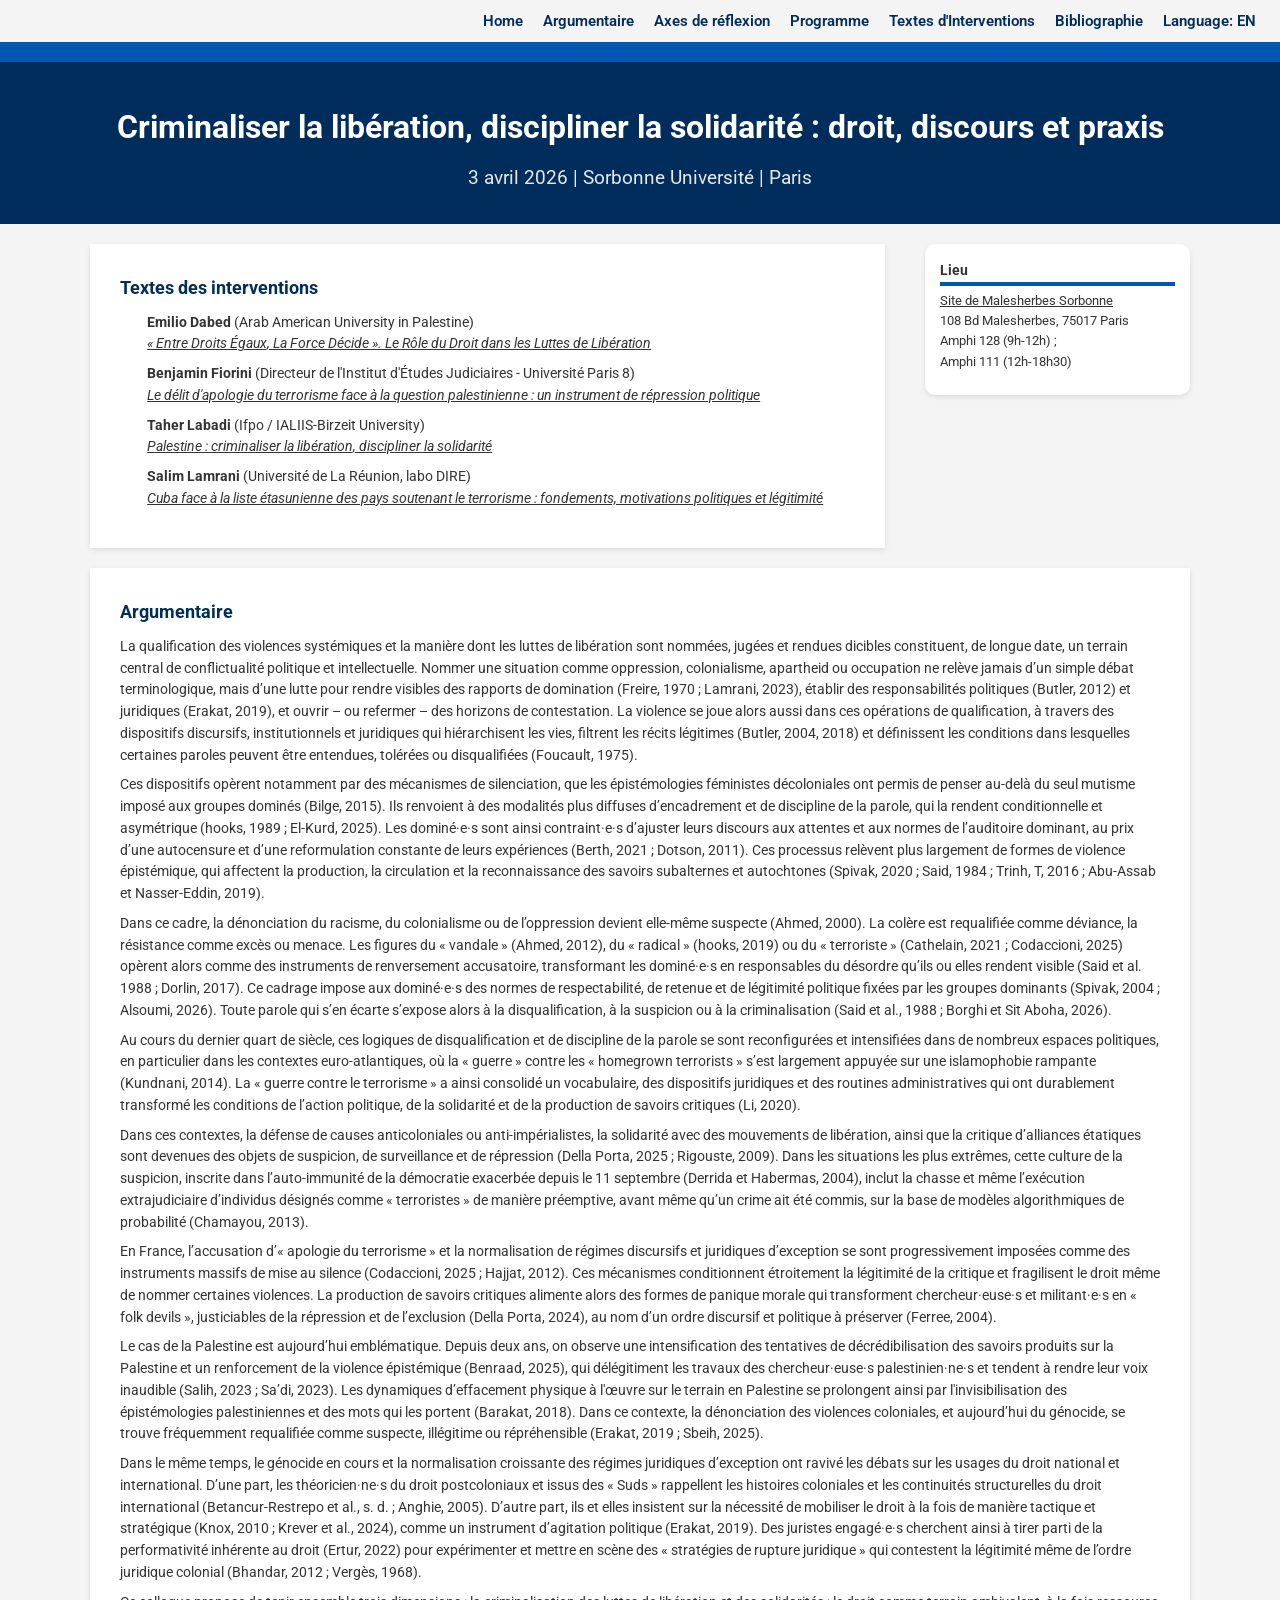
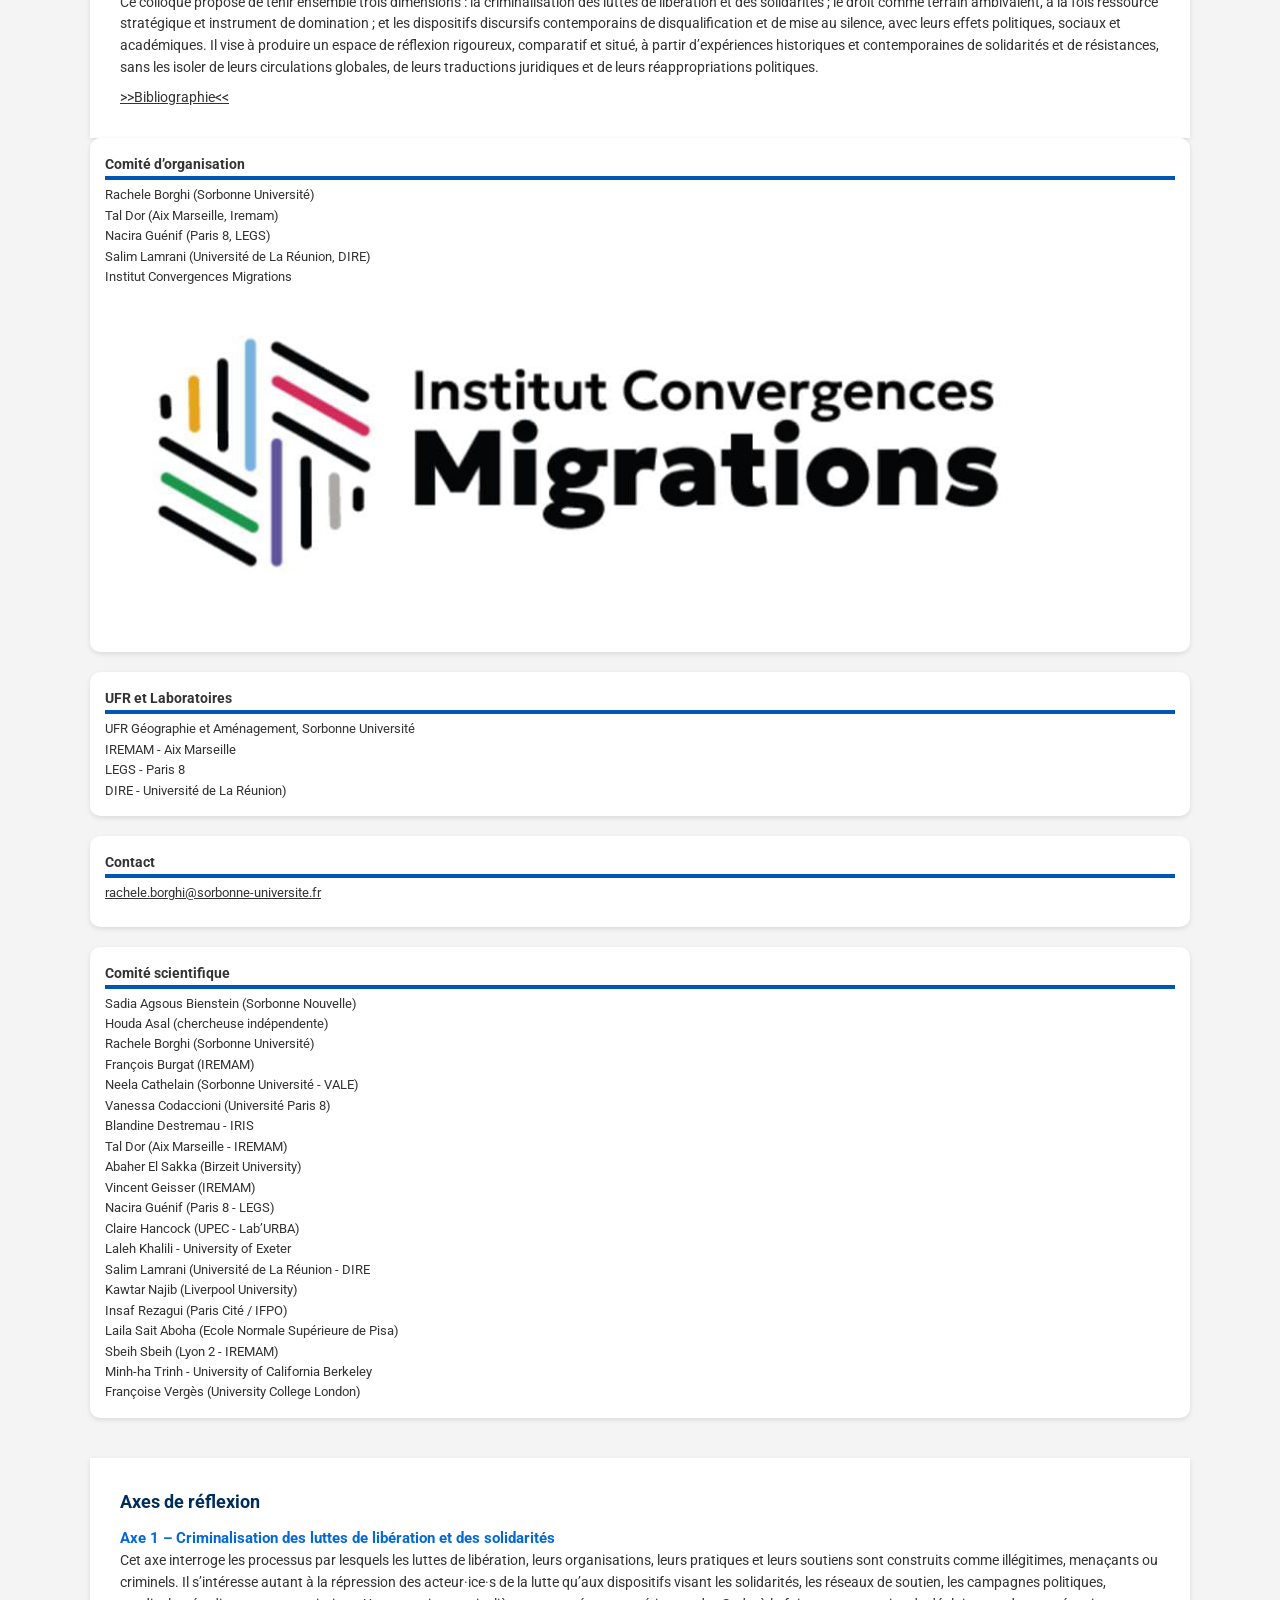
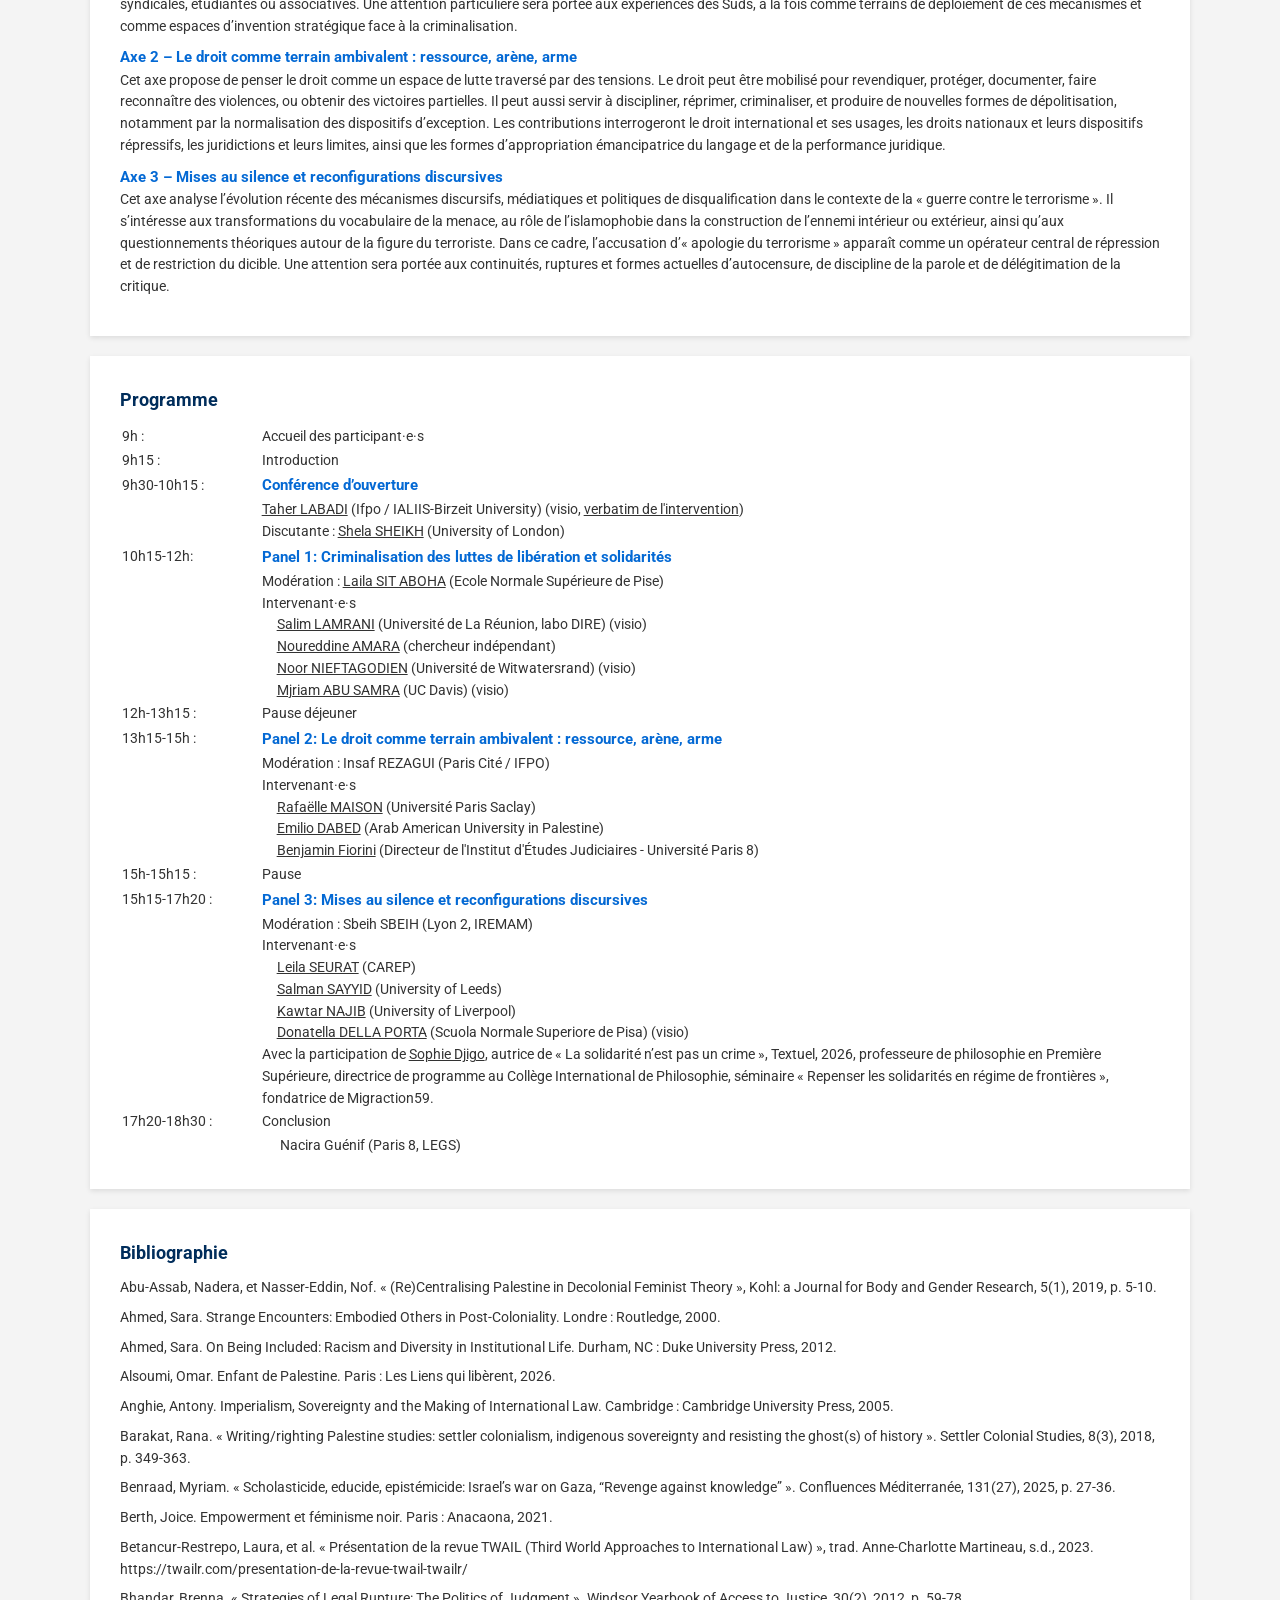
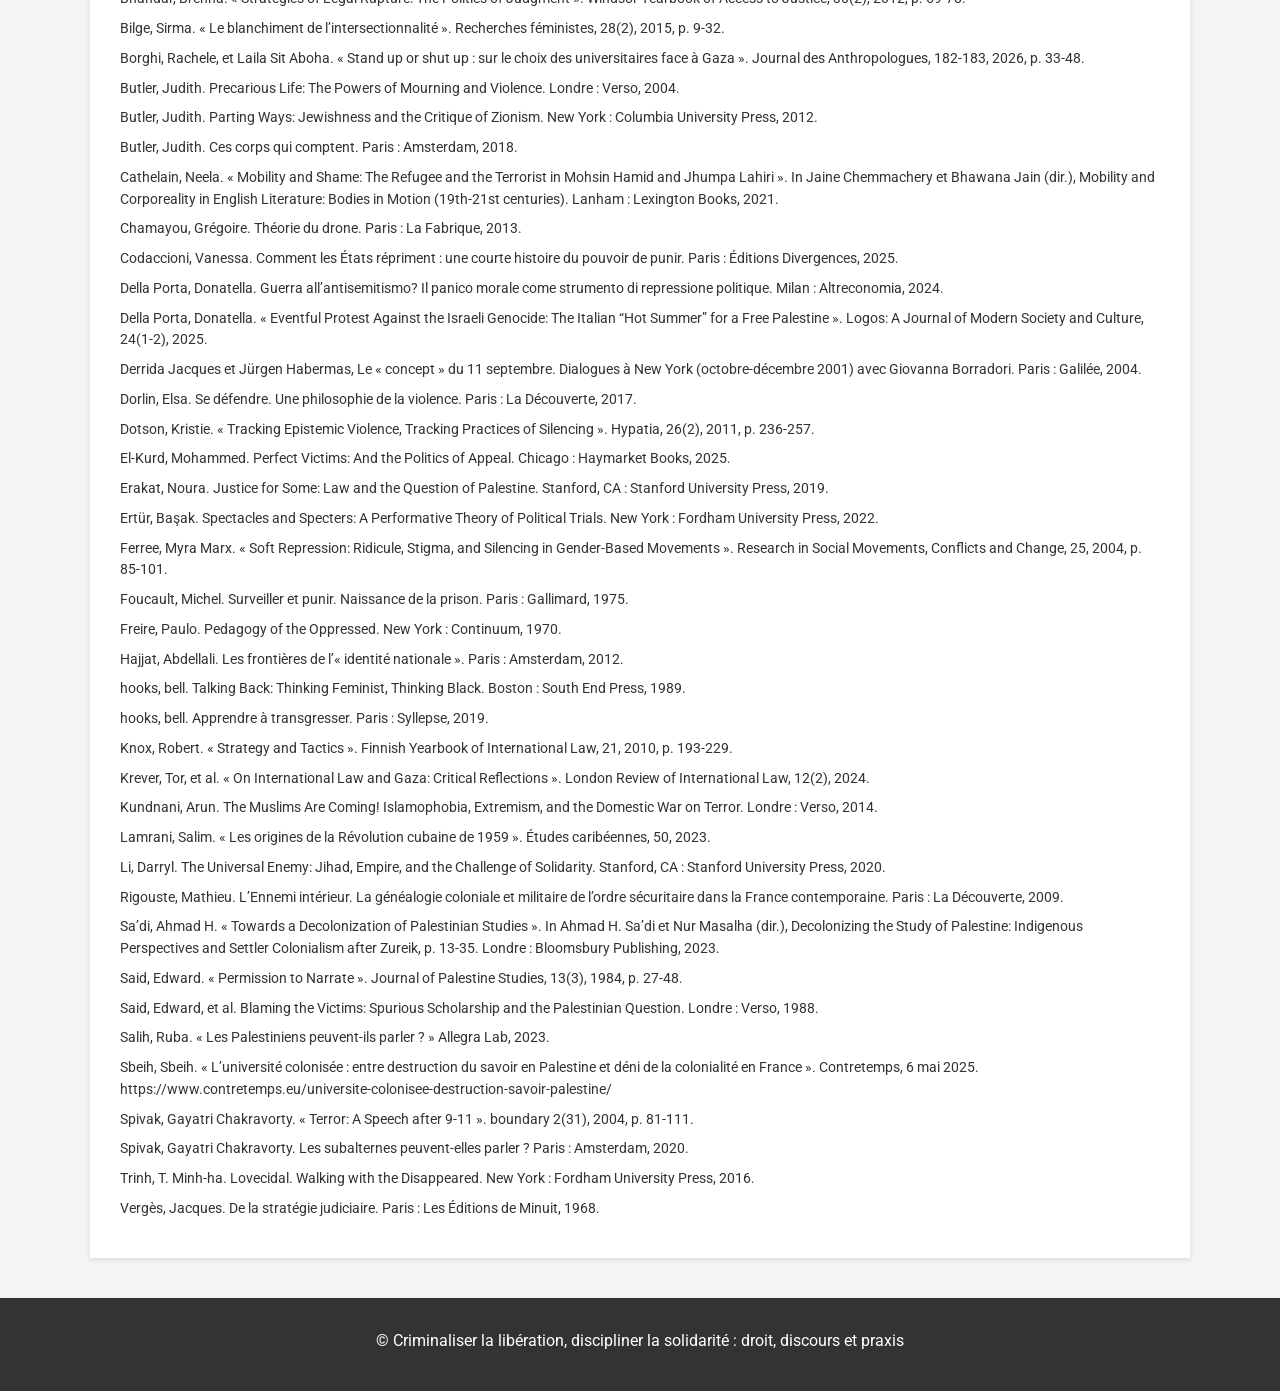
==== index.html @ 65bee57a "Update index.html" ====
<!DOCTYPE html>
<html lang="en">
<head>
    <meta charset="UTF-8">
    <meta name="viewport" content="width=device-width, initial-scale=1.0">
    <title>Criminaliser la libération, discipliner la solidarité : droit, discours et praxis</title>
    <link rel="stylesheet" href="style.css">
    <link href="https://fonts.googleapis.com/css2?family=Roboto:wght@300;400;700&display=swap" rel="stylesheet">
</head>
<body>

    <header>
        <nav class="navbar">
            <div class="logo"></div>
            <ul class="nav-links">
                <li><a href="index.html">Home</a></li>
                <li><a href="#argumentaire">Argumentaire</a></li>
                <li><a href="#axes">Axes de réflexion</a></li>
                <li><a href="#programme">Programme</a></li>
                <li><a href="#texts">Textes d'Interventions</a></li>
                <li><a href="#biblio">Bibliographie</a></li>
                <li><a href="index_eng.html">Language: EN</a></li>
            </ul>
        </nav>
    </header>

    <section class="hero">
        <div class="container">
            <h1>Criminaliser la libération, discipliner la solidarité : droit, discours et praxis</h1>
            <p class="subtitle">3 avril 2026 | Sorbonne Université | Paris</p>
        </div>
    </section>

    <main class="container main-layout" style="display: grid; grid-template-columns: 3fr 1fr; gap: 40px; align-items: start;">
        <article class="content">
            <h2 id="texts">Textes des interventions</h2>

            <div style="margin-left: 2em;">
                <p>
                    <strong>Emilio Dabed</strong> (Arab American University in Palestine)<br>
                    <a href="edabed.pdf" target="_blank"><i>« Entre Droits Égaux, La Force Décide ». Le Rôle du Droit dans les Luttes de Libération</i></a>
                </p>
            
                <p>
                    <strong>Benjamin Fiorini</strong> (Directeur de l'Institut d'Études Judiciaires - Université Paris 8)<br>
                    <a href="bfiorini.pdf" target="_blank"><i>Le délit d'apologie du terrorisme face à la question palestinienne : un instrument de répression politique</i></a>
                </p>

                <p>
                    <strong>Taher Labadi</strong> (Ifpo / IALIIS-Birzeit University)<br>
                    <a href="https://lundi.am/Palestine-criminaliser-la-liberation-discipliner-la-solidarite" target="_blank"><i>Palestine : criminaliser la libération, discipliner la solidarité</i></a>
                </p>

                <p>
                    <strong>Salim Lamrani</strong> (Université de La Réunion, labo DIRE)<br>
                    <a href="slamrani.pdf" target="_blank"><i>Cuba face à la liste étasunienne des pays soutenant le terrorisme : fondements, motivations politiques et légitimité</i></a>
                </p>
            </div>
        </article>

        <aside class="sidebar">
            <div class="sidebar-widget">
                <h3>Lieu</h3>
                <p> 
                    <a href="https://lettres.sorbonne-universite.fr/faculte-des-lettres/sites-campus-et-acces/campus-de-malesherbes">Site de Malesherbes Sorbonne</a><br>
                    108 Bd Malesherbes, 75017 Paris<br>
                    Amphi 128 (9h-12h) ;<br>
                    Amphi 111 (12h-18h30)
                </p>
            </div>
        </aside>
    </main>

    <main class="container main-layout">

        <article class="content">

            <h2 id="argumentaire">Argumentaire</h2>
                <p>
                    La qualification des violences systémiques et la manière dont les luttes de libération sont nommées, jugées et rendues dicibles constituent, de longue date, un terrain central de conflictualité politique et intellectuelle. Nommer une situation comme oppression, colonialisme, apartheid ou occupation ne relève jamais d’un simple débat terminologique, mais d’une lutte pour rendre visibles des rapports de domination (Freire, 1970 ; Lamrani, 2023), établir des responsabilités politiques (Butler, 2012) et juridiques (Erakat, 2019), et ouvrir – ou refermer – des horizons de contestation. La violence se joue alors aussi dans ces opérations de qualification, à travers des dispositifs discursifs, institutionnels et juridiques qui hiérarchisent les vies, filtrent les récits légitimes (Butler, 2004, 2018) et définissent les conditions dans lesquelles certaines paroles peuvent être entendues, tolérées ou disqualifiées (Foucault, 1975).                
                </p>

                <p>
                    Ces dispositifs opèrent notamment par des mécanismes de silenciation, que les épistémologies féministes décoloniales ont permis de penser au-delà du seul mutisme imposé aux groupes dominés (Bilge, 2015). Ils renvoient à des modalités plus diffuses d’encadrement et de discipline de la parole, qui la rendent conditionnelle et asymétrique (hooks, 1989 ; El-Kurd, 2025). Les dominé·e·s sont ainsi contraint·e·s d’ajuster leurs discours aux attentes et aux normes de l’auditoire dominant, au prix d’une autocensure et d’une reformulation constante de leurs expériences (Berth, 2021 ; Dotson, 2011). Ces processus relèvent plus largement de formes de violence épistémique, qui affectent la production, la circulation et la reconnaissance des savoirs subalternes et autochtones (Spivak, 2020 ; Said, 1984 ; Trinh, T, 2016 ; Abu-Assab et Nasser-Eddin, 2019).
                </p>

                <p>
                    Dans ce cadre, la dénonciation du racisme, du colonialisme ou de l’oppression devient elle-même suspecte (Ahmed, 2000). La colère est requalifiée comme déviance, la résistance comme excès ou menace. Les figures du « vandale » (Ahmed, 2012), du « radical » (hooks, 2019) ou du « terroriste » (Cathelain, 2021 ; Codaccioni, 2025) opèrent alors comme des instruments de renversement accusatoire, transformant les dominé·e·s en responsables du désordre qu’ils ou elles rendent visible (Said et al. 1988 ; Dorlin, 2017). Ce cadrage impose aux dominé·e·s des normes de respectabilité, de retenue et de légitimité politique fixées par les groupes dominants (Spivak, 2004 ; Alsoumi, 2026). Toute parole qui s’en écarte s’expose alors à la disqualification, à la suspicion ou à la criminalisation (Said et al., 1988 ; Borghi et Sit Aboha, 2026).
                </p>

                <p>
                    Au cours du dernier quart de siècle, ces logiques de disqualification et de discipline de la parole se sont reconfigurées et intensifiées dans de nombreux espaces politiques, en particulier dans les contextes euro-atlantiques, où la « guerre » contre les « homegrown terrorists » s’est largement appuyée sur une islamophobie rampante (Kundnani, 2014). La « guerre contre le terrorisme » a ainsi consolidé un vocabulaire, des dispositifs juridiques et des routines administratives qui ont durablement transformé les conditions de l’action politique, de la solidarité et de la production de savoirs critiques (Li, 2020).     
                </p>

                <p>
                    Dans ces contextes, la défense de causes anticoloniales ou anti-impérialistes, la solidarité avec des mouvements de libération, ainsi que la critique d’alliances étatiques sont devenues des objets de suspicion, de surveillance et de répression (Della Porta, 2025 ; Rigouste, 2009). Dans les situations les plus extrêmes, cette culture de la suspicion, inscrite dans l’auto-immunité de la démocratie exacerbée depuis le 11 septembre (Derrida et Habermas, 2004), inclut la chasse et même l’exécution extrajudiciaire d’individus désignés comme « terroristes » de manière préemptive, avant même qu’un crime ait été commis, sur la base de modèles algorithmiques de probabilité (Chamayou, 2013).              
                </p>

                <p>
                    En France, l’accusation d’« apologie du terrorisme » et la normalisation de régimes discursifs et juridiques d’exception se sont progressivement imposées comme des instruments massifs de mise au silence (Codaccioni, 2025 ; Hajjat, 2012). Ces mécanismes conditionnent étroitement la légitimité de la critique et fragilisent le droit même de nommer certaines violences. La production de savoirs critiques alimente alors des formes de panique morale qui transforment chercheur·euse·s et militant·e·s en « folk devils », justiciables de la répression et de l’exclusion (Della Porta, 2024), au nom d’un ordre discursif et politique à préserver (Ferree, 2004).
                </p>

                <p>
                    Le cas de la Palestine est aujourd’hui emblématique. Depuis deux ans, on observe une intensification des tentatives de décrédibilisation des savoirs produits sur la Palestine et un renforcement de la violence épistémique (Benraad, 2025), qui délégitiment les travaux des chercheur·euse·s palestinien·ne·s et tendent à rendre leur voix inaudible (Salih, 2023 ; Sa’di, 2023). Les dynamiques d’effacement physique à l'œuvre sur le terrain en Palestine se prolongent ainsi par l'invisibilisation des épistémologies palestiniennes et des mots qui les portent (Barakat, 2018). Dans ce contexte, la dénonciation des violences coloniales, et aujourd’hui du génocide, se trouve fréquemment requalifiée comme suspecte, illégitime ou répréhensible (Erakat, 2019 ; Sbeih, 2025).                
                </p>

                <p>
                    Dans le même temps, le génocide en cours et la normalisation croissante des régimes juridiques d’exception ont ravivé les débats sur les usages du droit national et international. D’une part, les théoricien·ne·s du droit postcoloniaux et issus des « Suds » rappellent les histoires coloniales et les continuités structurelles du droit international (Betancur-Restrepo et al., s. d. ; Anghie, 2005). D’autre part, ils et elles insistent sur la nécessité de mobiliser le droit à la fois de manière tactique et stratégique (Knox, 2010 ; Krever et al., 2024), comme un instrument d’agitation politique (Erakat, 2019). Des juristes engagé·e·s cherchent ainsi à tirer parti de la performativité inhérente au droit (Ertur, 2022) pour expérimenter et mettre en scène des « stratégies de rupture juridique » qui contestent la légitimité même de l’ordre juridique colonial (Bhandar, 2012 ; Vergès, 1968).          
                </p>

                <p>
                    Ce colloque propose de tenir ensemble trois dimensions : la criminalisation des luttes de libération et des solidarités ; le droit comme terrain ambivalent, à la fois ressource stratégique et instrument de domination ; et les dispositifs discursifs contemporains de disqualification et de mise au silence, avec leurs effets politiques, sociaux et académiques. Il vise à produire un espace de réflexion rigoureux, comparatif et situé, à partir d’expériences historiques et contemporaines de solidarités et de résistances, sans les isoler de leurs circulations globales, de leurs traductions juridiques et de leurs réappropriations politiques.               
                </p>
                <a href="#biblio">>>Bibliographie<<</a></li>

            </article>

        <aside class="sidebar">

            <div class="sidebar-widget">
                <h3>Comité d’organisation</h3>
                <ul>
                    <li>Rachele Borghi (Sorbonne Université)</li>
                    <li>Tal Dor (Aix Marseille, Iremam)</li>
                    <li>Nacira Guénif (Paris 8, LEGS) </li>
                    <li>Salim Lamrani (Université de La Réunion, DIRE)</li>
                    <li>Institut Convergences Migrations</li>
                </ul>
                
                <img src="logo.jpeg" alt="logo" style="width:100%; height:auto; margin-bottom:15px;">

            </div>

            <div class="sidebar-widget">
                <h3>UFR et Laboratoires</h3>
                <ul>
                    <li>UFR Géographie et Aménagement, Sorbonne Université</li>
                    <li>IREMAM - Aix Marseille</li>
                    <li>LEGS - Paris 8</li>
                    <li>DIRE - Université de La Réunion)</li>
                </ul>
            </div>

            <div class="sidebar-widget">
                <h3>Contact</h3>
                <p><a href="mailto:rachele.borghi@sorbonne-universite.fr"> rachele.borghi@sorbonne-universite.fr </a></p>
            </div>

            <div class="sidebar-widget">
                <h3>Comité scientifique</h3>
                <ul>
                    <li>Sadia Agsous Bienstein (Sorbonne Nouvelle)</li>
                    <li>Houda Asal (chercheuse indépendente)</li>
                    <li>Rachele Borghi (Sorbonne Université)</li>
                    <li>François Burgat (IREMAM)</li>
                    <li>Neela Cathelain (Sorbonne Université - VALE)</li>
                    <li>Vanessa Codaccioni (Université Paris 8)</li>
                    <li>Blandine Destremau - IRIS</li>
                    <li>Tal Dor (Aix Marseille - IREMAM)</li>
                    <li>Abaher El Sakka (Birzeit University)</li>
                    <li>Vincent Geisser (IREMAM)</li>
                    <li>Nacira Guénif (Paris 8 - LEGS)</li>
                    <li>Claire Hancock (UPEC - Lab’URBA)</li>
                    <li>Laleh Khalili - University of Exeter</li>
                    <li>Salim Lamrani (Université de La Réunion - DIRE</li>
                    <li>Kawtar Najib (Liverpool University)</li>
                    <li>Insaf Rezagui (Paris Cité / IFPO)</li>
                    <li>Laila Sait Aboha (Ecole Normale Supérieure de Pisa)</li>
                    <li>Sbeih Sbeih (Lyon 2 - IREMAM)</li>
                    <li>Minh-ha Trinh - University of California Berkeley</li>
                    <li>Françoise Vergès (University College London)</li>
                </ul>
            </div>
            
        </aside>
    </main>

    <main class="container main-layout">

        <article class="content">

            <h2 id="axes">Axes de réflexion</h2>

                <h3>Axe 1 – Criminalisation des luttes de libération et des solidarités</h3>
                    <p>
                        Cet axe interroge les processus par lesquels les luttes de libération, leurs organisations, leurs pratiques et leurs soutiens sont construits comme illégitimes, menaçants ou criminels. Il s’intéresse autant à la répression des acteur·ice·s de la lutte qu’aux dispositifs visant les solidarités, les réseaux de soutien, les campagnes politiques, syndicales, étudiantes ou associatives. Une attention particulière sera portée aux expériences des Suds, à la fois comme terrains de déploiement de ces mécanismes et comme espaces d’invention stratégique face à la criminalisation.
                    </p>
    
                <h3>Axe 2 – Le droit comme terrain ambivalent : ressource, arène, arme</h3>
                    <p>
                        Cet axe propose de penser le droit comme un espace de lutte traversé par des tensions. Le droit peut être mobilisé pour revendiquer, protéger, documenter, faire reconnaître des violences, ou obtenir des victoires partielles. Il peut aussi servir à discipliner, réprimer, criminaliser, et produire de nouvelles formes de dépolitisation, notamment par la normalisation des dispositifs d’exception. Les contributions interrogeront le droit international et ses usages, les droits nationaux et leurs dispositifs répressifs, les juridictions et leurs limites, ainsi que les formes d’appropriation émancipatrice du langage et de la performance juridique.
                    </p>
    
                <h3>Axe 3 – Mises au silence et reconfigurations discursives</h3>
                    <p>
                        Cet axe analyse l’évolution récente des mécanismes discursifs, médiatiques et politiques de disqualification dans le contexte de la « guerre contre le terrorisme ». Il s’intéresse aux transformations du vocabulaire de la menace, au rôle de l’islamophobie dans la construction de l’ennemi intérieur ou extérieur, ainsi qu’aux questionnements théoriques autour de la figure du terroriste. Dans ce cadre, l’accusation d’« apologie du terrorisme » apparaît comme un opérateur central de répression et de restriction du dicible. Une attention sera portée aux continuités, ruptures et formes actuelles d’autocensure, de discipline de la parole et de délégitimation de la critique.
                    </p>

        </article>
    </main>

    <main class="container main-layout">
        
        <article class="content">

            <h2 id="programme">Programme</h2>

            <table>
                <tr>
                    <td width="150" height="20">9h :</td>
                    <td width="1000" height="20">Accueil des participant·e·s</td>
                </tr>
                <tr>
                    <td>9h15 :</td>
                    <td>Introduction</td>
                </tr>
                <tr>
                    <td>9h30-10h15 :</td>
                    <td style="color:#0469d4; font-weight:bold; font-size:15px">Conférence d’ouverture</td>
                </tr>
                <tr>
                    <td></td>
                    <td><a href="https://ialiis.birzeit.edu/en/people/taher-labadi">Taher LABADI</a> (Ifpo / IALIIS-Birzeit University) (visio, <a href="https://lundi.am/Palestine-criminaliser-la-liberation-discipliner-la-solidarite">verbatim de l'intervention</a>)<br>
                    Discutante : <a href="https://www.london.ac.uk/people/dr-shela-sheikh">Shela SHEIKH</a> (University of London)</td>
                </tr>
                <tr>
                    <td>10h15-12h:</td>
                    <td style="color:#0469d4; font-weight:bold; font-size:15px">Panel 1: Criminalisation des luttes de libération et solidarités</td>
                </tr>
                <tr>
                    <td></td>
                    <td>Modération : <a href="https://www.sns.it/en/persona/laila-sit-aboha">Laila SIT ABOHA</a> (Ecole Normale Supérieure de Pise)<br>
                    Intervenant·e·s<br>
                    &nbsp;&nbsp;&nbsp;&nbsp;&nbsp;<a href="https://dire.univ-reunion.fr/equipe/salim-lamrani-mcf-14e-section">Salim LAMRANI</a> (Université de La Réunion, labo DIRE) (visio)<br>
                    &nbsp;&nbsp;&nbsp;&nbsp;&nbsp;<a href="https://shs.cairn.info/publications-de-noureddine-amara--136414?lang=fr">Noureddine AMARA</a> (chercheur indépendant)<br>
                    &nbsp;&nbsp;&nbsp;&nbsp;&nbsp;<a href="https://www.wits.ac.za/people/academic-a-z-listing/n/noornieftagodienwitsacza/">Noor NIEFTAGODIEN</a> (Université de Witwatersrand) (visio)<br>
                    &nbsp;&nbsp;&nbsp;&nbsp;&nbsp;<a href="https://mesa.ucdavis.edu/people/mjriam-samra">Mjriam ABU SAMRA</a> (UC Davis) (visio)<br>
                    </td>
                </tr>
                <tr>
                    <td>12h-13h15 :</td>
                    <td>Pause déjeuner</td>
                </tr>
                <tr>
                    <td>13h15-15h :</td>
                    <td style="color:#0469d4; font-weight:bold; font-size:15px">Panel 2: Le droit comme terrain ambivalent : ressource, arène, arme</td>
                </tr>
                <tr>
                    <td></td>
                    <td>Modération : Insaf REZAGUI (Paris Cité / IFPO)<br>
                    Intervenant·e·s<br>
                    &nbsp;&nbsp;&nbsp;&nbsp;&nbsp;<a href="https://univ-droit.fr/universitaires/5783-maison-rafaelle">Rafaëlle MAISON</a> (Université Paris Saclay)<br>
                    &nbsp;&nbsp;&nbsp;&nbsp;&nbsp;<a href="https://www.qatar.georgetown.edu/emilio-dabed/">Emilio DABED</a> (Arab American University in Palestine) <br>
                    &nbsp;&nbsp;&nbsp;&nbsp;&nbsp;<a href="https://univ-droit.fr/universitaires/32830-benjamin-fiorini">Benjamin Fiorini</a> (Directeur de l'Institut d'Études Judiciaires - Université Paris 8)<br>
                    </td>
                </tr>
                <tr>
                    <td>15h-15h15 :</td>
                    <td>Pause</td>
                </tr>
                <tr>
                    <td>15h15-17h20 :</td>
                    <td style="color:#0469d4; font-weight:bold; font-size:15px">Panel 3: Mises au silence et reconfigurations discursives</td>
                </tr>
                <tr>
                    <td></td>
                    <td>Modération : Sbeih SBEIH (Lyon 2, IREMAM)<br>
                    Intervenant·e·s<br>
                    &nbsp;&nbsp;&nbsp;&nbsp;&nbsp;<a href="https://carep-paris.org/notre-equipe/leila-seurat/">Leila SEURAT</a> (CAREP)<br>
                    &nbsp;&nbsp;&nbsp;&nbsp;&nbsp;<a href="https://essl.leeds.ac.uk/sociology/staff/48/professor-s-sayyid">Salman SAYYID</a> (University of Leeds)<br>
                    &nbsp;&nbsp;&nbsp;&nbsp;&nbsp;<a href="https://www.liverpool.ac.uk/people/kawtar-najib">Kawtar NAJIB</a> (University of Liverpool)<br>
                    &nbsp;&nbsp;&nbsp;&nbsp;&nbsp;<a href="https://cosmos.sns.it/person/donatella-della-porta/">Donatella DELLA PORTA</a>  (Scuola Normale Superiore de Pisa) (visio)<br>
                    
                    Avec la participation de <a href="https://univ-lille.academia.edu/SophieDjigo">Sophie Djigo</a>, autrice de « La solidarité n’est pas un crime », Textuel, 2026, professeure de philosophie en Première Supérieure, directrice de programme au Collège International de Philosophie, séminaire « Repenser les solidarités en régime de frontières », fondatrice de Migraction59.<br>
                    </td>
                </tr>
                <tr>
                    <td>17h20-18h30 :</td>
                    <td>Conclusion <br></td>
                </tr>
                <tr>
                    <td></td>
                    <td>&nbsp;&nbsp;&nbsp;&nbsp;&nbsp; Nacira Guénif (Paris 8, LEGS)<br>
                    </td>
                </tr>
            </table>
        </article>
    </main>

    <main class="container main-layout">
        <article class="content">
            <h2 id="biblio">Bibliographie</h2>   
                <p>Abu-Assab, Nadera, et Nasser-Eddin, Nof. « (Re)Centralising Palestine in Decolonial Feminist Theory », Kohl: a Journal for Body and Gender Research, 5(1), 2019, p. 5-10.</p>
                <p>Ahmed, Sara. Strange Encounters: Embodied Others in Post-Coloniality. Londre : Routledge, 2000.</p>
                <p>Ahmed, Sara. On Being Included: Racism and Diversity in Institutional Life. Durham, NC : Duke University Press, 2012.</p>
                <p>Alsoumi, Omar. Enfant de Palestine. Paris : Les Liens qui libèrent, 2026.</p>
                <p>Anghie, Antony. Imperialism, Sovereignty and the Making of International Law. Cambridge : Cambridge University Press, 2005.</p>
                <p>Barakat, Rana. « Writing/righting Palestine studies: settler colonialism, indigenous sovereignty and resisting the ghost(s) of history ». Settler Colonial Studies, 8(3), 2018, p. 349-363.</p>
                <p>Benraad, Myriam. « Scholasticide, educide, epistémicide: Israel’s war on Gaza, “Revenge against knowledge” ». Confluences Méditerranée, 131(27), 2025, p. 27-36.</p>
                <p>Berth, Joice. Empowerment et féminisme noir. Paris : Anacaona, 2021.</p>
                <p>Betancur-Restrepo, Laura, et al. « Présentation de la revue TWAIL (Third World Approaches to International Law) », trad. Anne-Charlotte Martineau, s.d., 2023. https://twailr.com/presentation-de-la-revue-twail-twailr/</p>
                <p>Bhandar, Brenna. « Strategies of Legal Rupture: The Politics of Judgment ». Windsor Yearbook of Access to Justice, 30(2), 2012, p. 59-78.</p>
                <p>Bilge, Sirma. « Le blanchiment de l’intersectionnalité ». Recherches féministes, 28(2), 2015, p. 9-32.</p>
                <p>Borghi, Rachele, et Laila Sit Aboha. « Stand up or shut up : sur le choix des universitaires face à Gaza ». Journal des Anthropologues, 182-183, 2026, p. 33-48.</p>
                <p>Butler, Judith. Precarious Life: The Powers of Mourning and Violence. Londre : Verso, 2004.</p>
                <p>Butler, Judith. Parting Ways: Jewishness and the Critique of Zionism. New York : Columbia University Press, 2012.</p>
                <p>Butler, Judith. Ces corps qui comptent. Paris : Amsterdam, 2018.</p>
                <p>Cathelain, Neela. « Mobility and Shame: The Refugee and the Terrorist in Mohsin Hamid and Jhumpa Lahiri ». In Jaine Chemmachery et Bhawana Jain (dir.), Mobility and Corporeality in English Literature: Bodies in Motion (19th-21st centuries). Lanham : Lexington Books, 2021.</p>
                <p>Chamayou, Grégoire. Théorie du drone. Paris : La Fabrique, 2013.</p>
                <p>Codaccioni, Vanessa. Comment les États répriment : une courte histoire du pouvoir de punir. Paris : Éditions Divergences, 2025.</p>
                <p>Della Porta, Donatella. Guerra all’antisemitismo? Il panico morale come strumento di repressione politique. Milan : Altreconomia, 2024.</p>
                <p>Della Porta, Donatella. « Eventful Protest Against the Israeli Genocide: The Italian “Hot Summer” for a Free Palestine ». Logos: A Journal of Modern Society and Culture, 24(1-2), 2025.</p>
                <p>Derrida Jacques et Jürgen Habermas, Le « concept » du 11 septembre. Dialogues à New York (octobre-décembre 2001) avec Giovanna Borradori. Paris : Galilée, 2004.</p>
                <p>Dorlin, Elsa. Se défendre. Une philosophie de la violence. Paris : La Découverte, 2017.</p>
                <p>Dotson, Kristie. « Tracking Epistemic Violence, Tracking Practices of Silencing ». Hypatia, 26(2), 2011, p. 236-257.</p>
                <p>El-Kurd, Mohammed. Perfect Victims: And the Politics of Appeal. Chicago : Haymarket Books, 2025.</p>
                <p>Erakat, Noura. Justice for Some: Law and the Question of Palestine. Stanford, CA : Stanford University Press, 2019.</p>
                <p>Ertür, Başak. Spectacles and Specters: A Performative Theory of Political Trials. New York : Fordham University Press, 2022.</p>
                <p>Ferree, Myra Marx. « Soft Repression: Ridicule, Stigma, and Silencing in Gender-Based Movements ». Research in Social Movements, Conflicts and Change, 25, 2004, p. 85-101.</p>
                <p>Foucault, Michel. Surveiller et punir. Naissance de la prison. Paris : Gallimard, 1975.</p>
                <p>Freire, Paulo. Pedagogy of the Oppressed. New York : Continuum, 1970.</p>
                <p>Hajjat, Abdellali. Les frontières de l’« identité nationale ». Paris : Amsterdam, 2012.</p>
                <p>hooks, bell. Talking Back: Thinking Feminist, Thinking Black. Boston : South End Press, 1989.</p>
                <p>hooks, bell. Apprendre à transgresser. Paris : Syllepse, 2019.</p>
                <p>Knox, Robert. « Strategy and Tactics ». Finnish Yearbook of International Law, 21, 2010, p. 193-229.</p>
                <p>Krever, Tor, et al. « On International Law and Gaza: Critical Reflections ». London Review of International Law, 12(2), 2024.</p>
                <p>Kundnani, Arun. The Muslims Are Coming! Islamophobia, Extremism, and the Domestic War on Terror. Londre : Verso, 2014.</p>
                <p>Lamrani, Salim. « Les origines de la Révolution cubaine de 1959 ». Études caribéennes, 50, 2023.</p>
                <p>Li, Darryl. The Universal Enemy: Jihad, Empire, and the Challenge of Solidarity. Stanford, CA : Stanford University Press, 2020.</p>
                <p>Rigouste, Mathieu. L’Ennemi intérieur. La généalogie coloniale et militaire de l’ordre sécuritaire dans la France contemporaine. Paris : La Découverte, 2009.</p>
                <p>Sa’di, Ahmad H. « Towards a Decolonization of Palestinian Studies ». In Ahmad H. Sa’di et Nur Masalha (dir.), Decolonizing the Study of Palestine: Indigenous Perspectives and Settler Colonialism after Zureik, p. 13-35. Londre : Bloomsbury Publishing, 2023.</p>
                <p>Said, Edward. « Permission to Narrate ». Journal of Palestine Studies, 13(3), 1984, p. 27-48.</p>
                <p>Said, Edward, et al. Blaming the Victims: Spurious Scholarship and the Palestinian Question. Londre : Verso, 1988.</p>
                <p>Salih, Ruba. « Les Palestiniens peuvent-ils parler ? » Allegra Lab, 2023.</p>
                <p>Sbeih, Sbeih. « L’université colonisée : entre destruction du savoir en Palestine et déni de la colonialité en France ». Contretemps, 6 mai 2025. https://www.contretemps.eu/universite-colonisee-destruction-savoir-palestine/</p>
                <p>Spivak, Gayatri Chakravorty. « Terror: A Speech after 9-11 ». boundary 2(31), 2004, p. 81-111.</p>
                <p>Spivak, Gayatri Chakravorty. Les subalternes peuvent-elles parler ? Paris : Amsterdam, 2020.</p>
                <p>Trinh, T. Minh-ha. Lovecidal. Walking with the Disappeared. New York : Fordham University Press, 2016.</p>
                <p>Vergès, Jacques. De la stratégie judiciaire. Paris : Les Éditions de Minuit, 1968.</p>
        </article>
    </main>

    <footer>
        <div class="container">
            <p>&copy; Criminaliser la libération, discipliner la solidarité : droit, discours et praxis</p>
        </div>
    </footer>

</body>
</html>
---- style.css ----
/* General Styles */
* {
    box-sizing: border-box;
    margin: 0;
    padding: 0;
}

p {
    margin-bottom: 8px;
  }

a:link {
	color: #333;
    text-decoration: underline;
}

a:hover {
    font-style: bold;
    color: #ffffff;
    background-color: #9dc9f8;
}

/*a:visited {
	color: #333;
}*/

body {
    font-family: 'Roboto', sans-serif;
    line-height: 1.6;
    color: #333;
    background-color: #f4f4f4;
}

/* Color for in-progress info */
.inprogress-text {
  color: #777978;
  font-style: italic;
}

.container {
    max-width: 1100px;
    margin: auto;
    padding: 0 0px;
}

/* Navbar */
.navbar {
    background: #f4f4f4;
    display: flex;
    justify-content: space-between;
    align-items: center;
    padding: 0.5rem 1.5rem;
    border-bottom: 20px solid #0056b3;
    /*position:fixed;
    top:0;*/
}

.nav-links {
    display: flex;
    list-style: none;
}

.nav-links li {
    margin-left: 20px;
}

.nav-links a {
    text-decoration: none;
    color: #002d5b;
    font-weight: 600;
    font-size: 0.95rem;
}

/* Hero Section */
.hero {
    background: #002d5b;
    color: #fff;
    padding: 30px 0;
    text-align: center;
}

.hero h1 {
    font-size: 2rem;
    margin-bottom: 10px;
    margin-top: 10px;
}

.hero .subtitle {
    font-size: 1.2rem;
    opacity: 0.9;
    margin-bottom: 0px;

}

/* Layout */
.main-layout {
    display: grid;
    grid-template-columns: minmax(0, 3fr) minmax(0, 1fr)
    gap: 40px;
    margin-top: 20px;
    margin-bottom: 20px;
    font-size: 0.85rem;
}

/* Content */
.content {
    background: #fff;
    padding: 30px;
    box-shadow: 0 2px 5px rgba(0,0,0,0.1);
	overflow-wrap: break-word;
}

.content h2 {
    margin: 0px 0 10px;
    color: #002d5b;
    font-size: 1.1rem;
}

.content h3 {
    margin: 0px 0 0px;
    color: #0469d4;
    font-size: 0.95rem;
}

/* Info block */
.meta-info {
    background: #eef4f9;
    padding: 18px;
    border-left: 5px solid #0469d4;
    margin-bottom: 0px;
    font-size: 1rem;
}

/* Button */
.btn {
    display: inline-block;
    background: #0056b3;
    color: #fff;
    padding: 10px 20px;
    text-decoration: none;
    border: none;
    margin-top: 1px;
    cursor: pointer;
    font-size: 0.85rem;
    border-radius: 10px;
	font-weight: bold;         /* Note: 'bold' is used with font-weight, not font-style */
}

/* Hover State - Changes the whole button background */
.btn:hover {
    background-color: #9dc9f8; /* The lighter blue you requested */
    color: #ffffff;            /* Keeps text white on hover */
    font-weight: bold;         /* Note: 'bold' is used with font-weight, not font-style */
}

/* Sidebar */
.sidebar-widget {
    background: #fff;
    padding: 15px;
    margin-bottom: 20px;
    box-shadow: 0 2px 5px rgba(0,0,0,0.1);
    border-radius: 10px;
    font-size: 0.8rem;
}

.sidebar-widget h3 {
    border-bottom: 4px solid #0056b3;
    padding-bottom: 0px;
    margin-bottom: 5px;
    font-size: 0.9rem;
}

.sidebar-widget ul {
    list-style: none;
}

/* Footer */
footer {
    background: #333;
    color: #fff;
    text-align: center;
    padding: 30px 0;
    margin-top: 40px;
}

/* Responsive */
@media (max-width: 768px) {
    .main-layout {
        grid-template-columns: 1fr;
    }
}
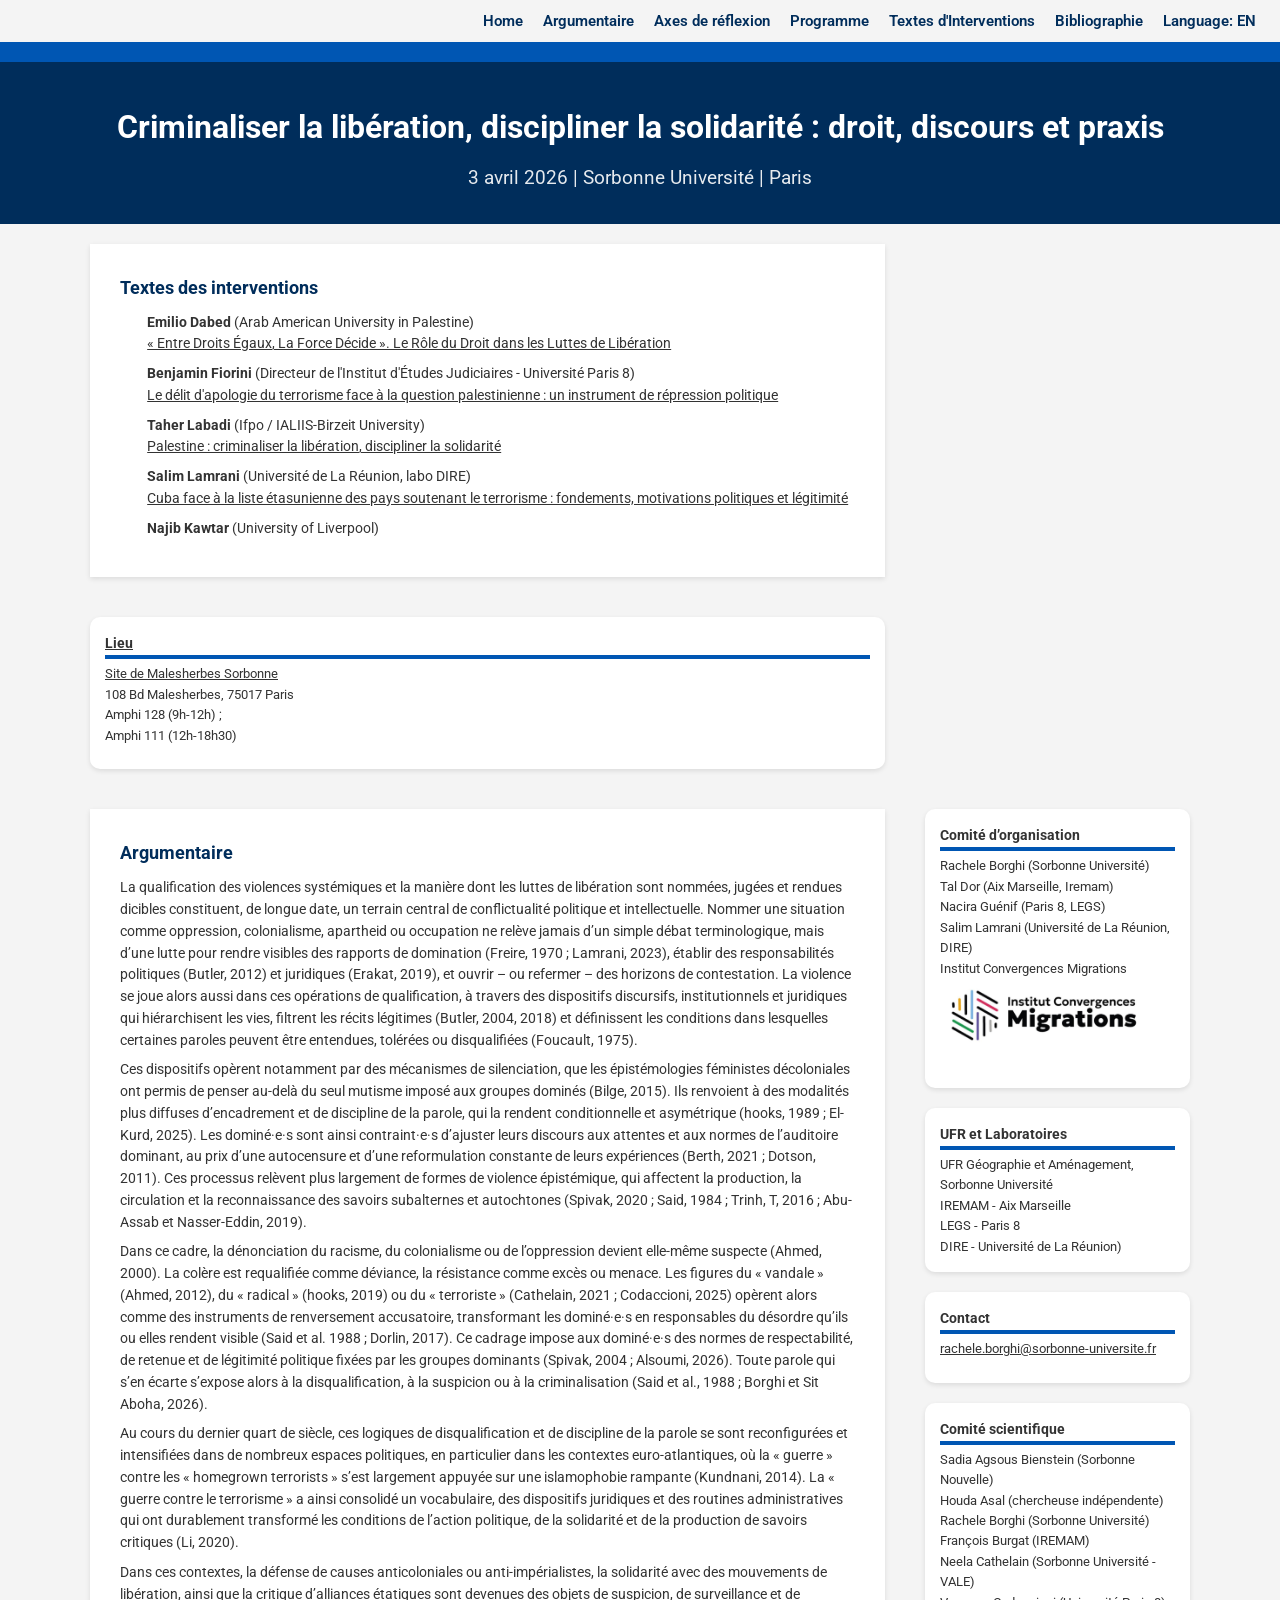
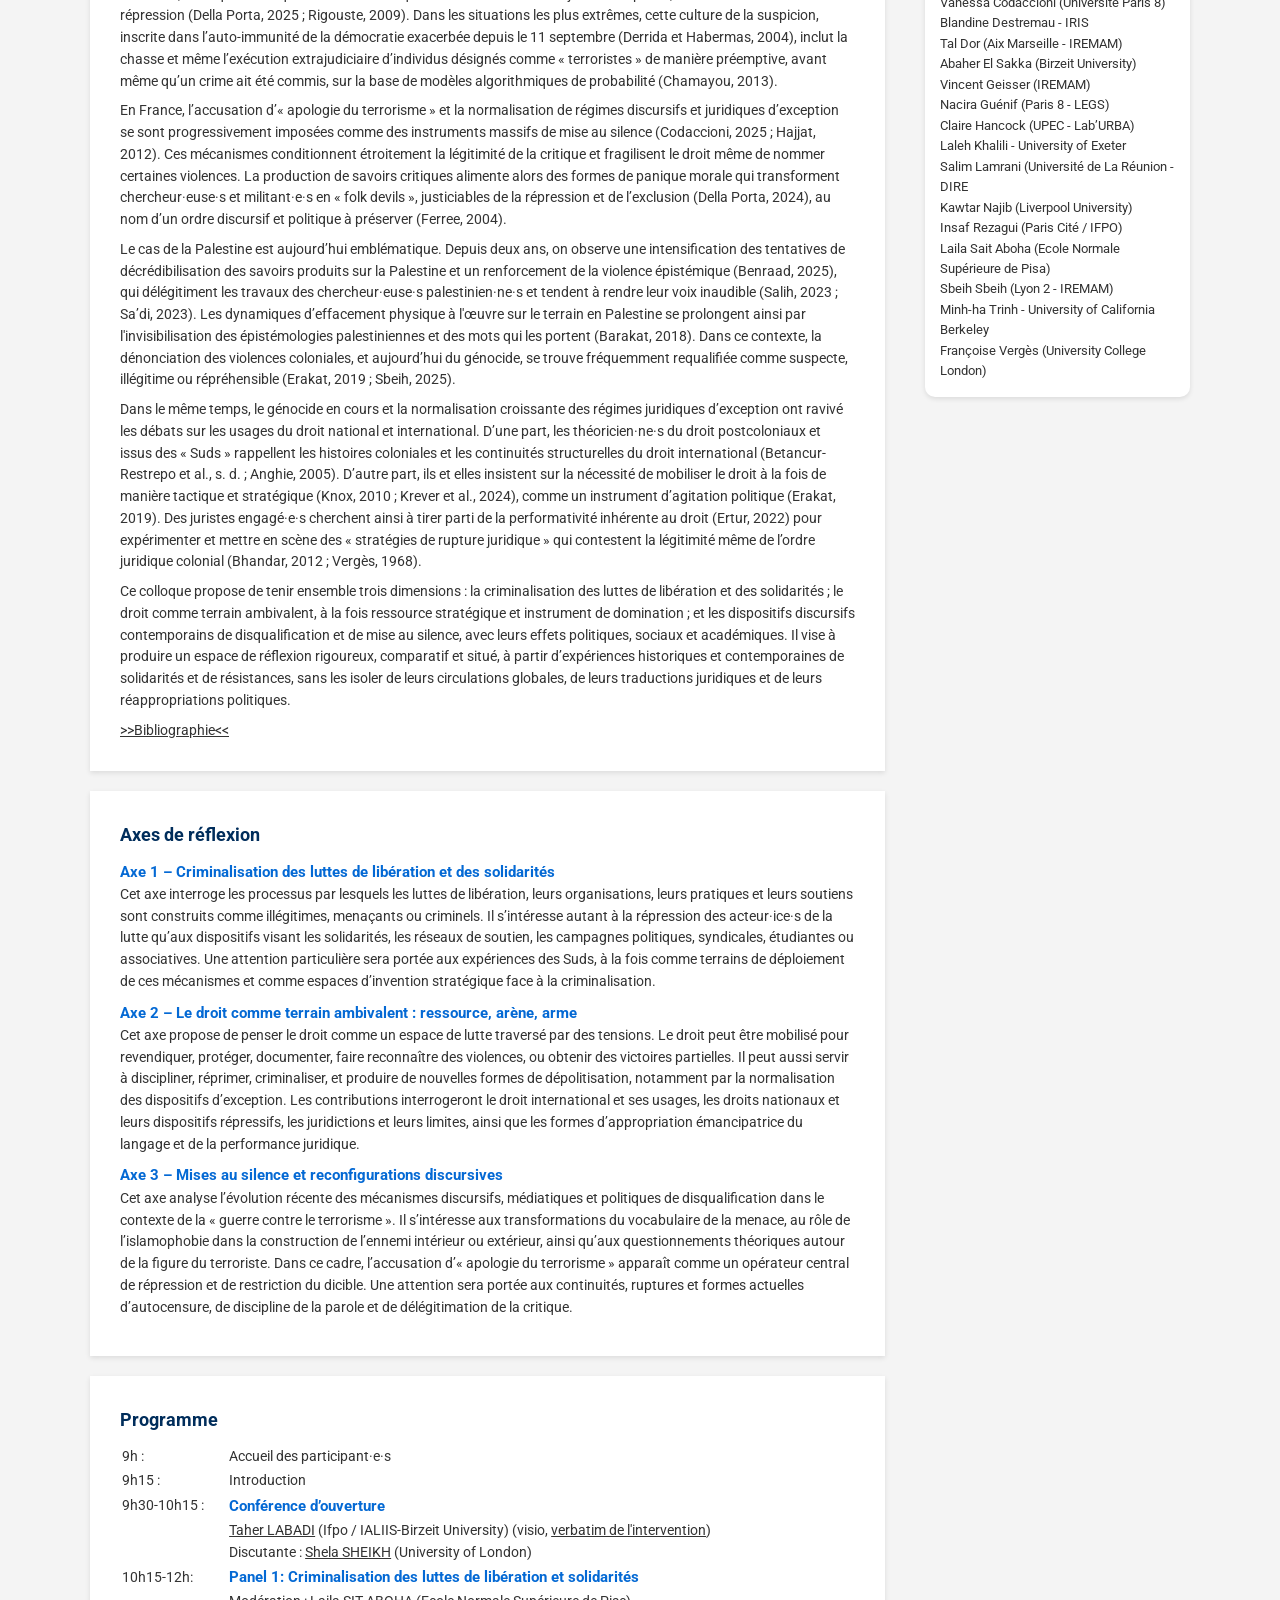
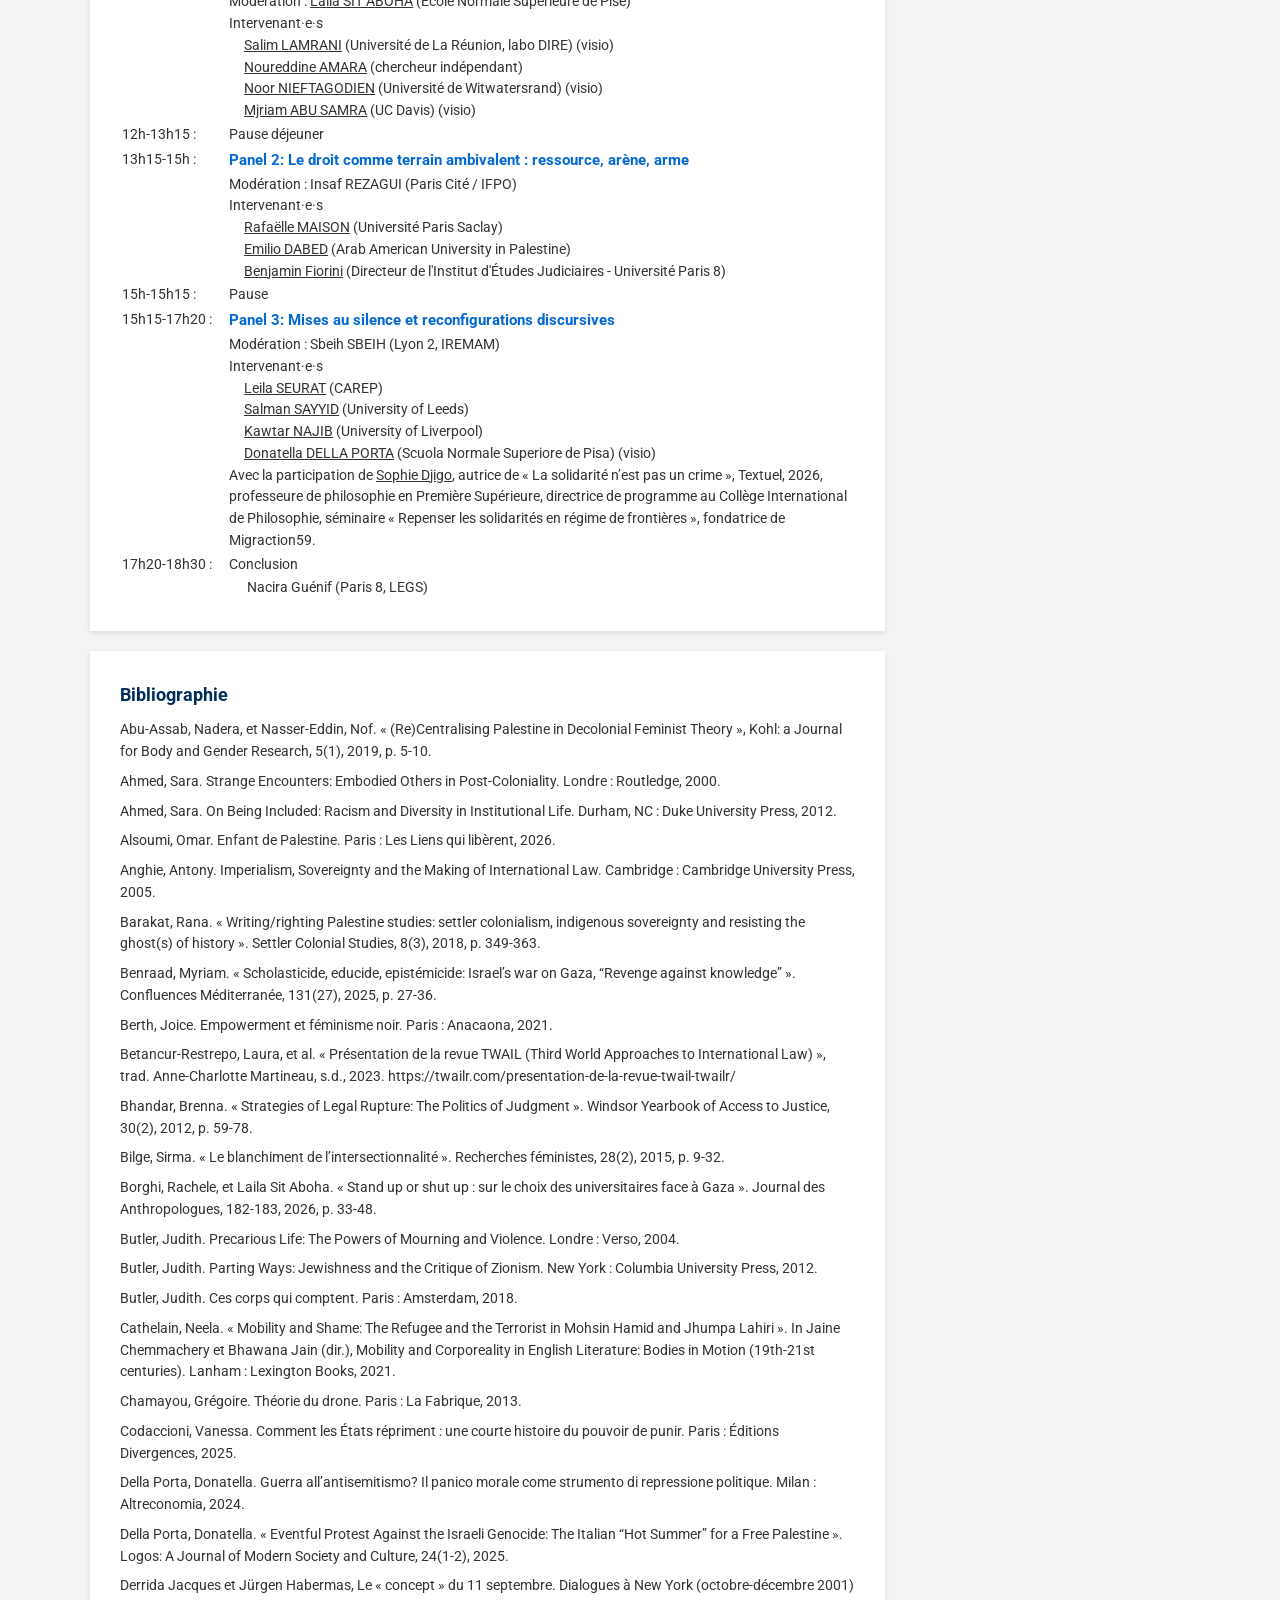
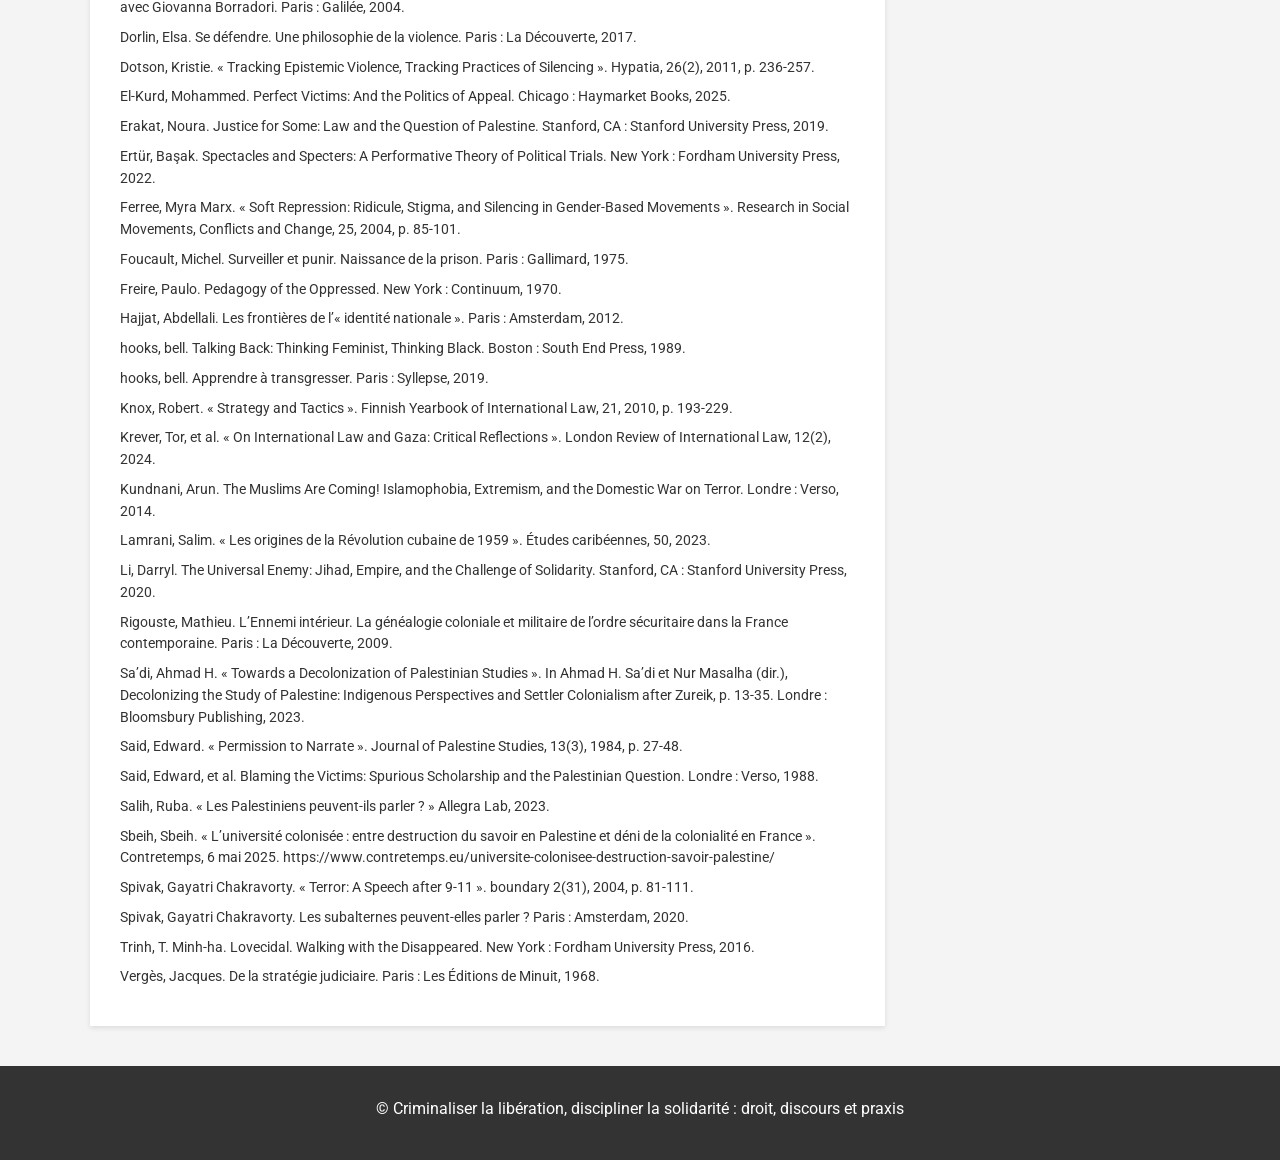
==== commit 94982a9f: "Update index.html" ====
--- a/index.html
+++ b/index.html
@@ -38,22 +38,27 @@
             <div style="margin-left: 2em;">
                 <p>
                     <strong>Emilio Dabed</strong> (Arab American University in Palestine)<br>
-                    <a href="edabed.pdf" target="_blank"><i>« Entre Droits Égaux, La Force Décide ». Le Rôle du Droit dans les Luttes de Libération</i></a>
+                    <a href="edabed.pdf" target="_blank">« Entre Droits Égaux, La Force Décide ». Le Rôle du Droit dans les Luttes de Libération</a>
                 </p>
             
                 <p>
                     <strong>Benjamin Fiorini</strong> (Directeur de l'Institut d'Études Judiciaires - Université Paris 8)<br>
-                    <a href="bfiorini.pdf" target="_blank"><i>Le délit d'apologie du terrorisme face à la question palestinienne : un instrument de répression politique</i></a>
+                    <a href="bfiorini.pdf" target="_blank">Le délit d'apologie du terrorisme face à la question palestinienne : un instrument de répression politique</a>
                 </p>
 
                 <p>
                     <strong>Taher Labadi</strong> (Ifpo / IALIIS-Birzeit University)<br>
-                    <a href="https://lundi.am/Palestine-criminaliser-la-liberation-discipliner-la-solidarite" target="_blank"><i>Palestine : criminaliser la libération, discipliner la solidarité</i></a>
+                    <a href="https://lundi.am/Palestine-criminaliser-la-liberation-discipliner-la-solidarite" target="_blank">Palestine : criminaliser la libération, discipliner la solidarité</a>
                 </p>
 
                 <p>
                     <strong>Salim Lamrani</strong> (Université de La Réunion, labo DIRE)<br>
-                    <a href="slamrani.pdf" target="_blank"><i>Cuba face à la liste étasunienne des pays soutenant le terrorisme : fondements, motivations politiques et légitimité</i></a>
+                    <a href="slamrani.pdf" target="_blank">Cuba face à la liste étasunienne des pays soutenant le terrorisme : fondements, motivations politiques et légitimité</a>
+                </p>
+                
+                <p>
+                    <strong>Najib Kawtar</strong> (University of Liverpool)<br>
+                    <a href="knajib.pdf" target="_blank"><L’islamophobie, la Palestine et l’intimidation académique/a>
                 </p>
             </div>
         </article>
--- a/style.css
+++ b/style.css
@@ -7,21 +7,21 @@
 
 p {
     margin-bottom: 8px;
-  }
+}
 
 a:link {
-	color: #333;
+    color: #333;
     text-decoration: underline;
 }
 
 a:hover {
-    font-style: bold;
+    font-weight: bold;
     color: #ffffff;
     background-color: #9dc9f8;
 }
 
 /*a:visited {
-	color: #333;
+    color: #333;
 }*/
 
 body {
@@ -33,8 +33,8 @@
 
 /* Color for in-progress info */
 .inprogress-text {
-  color: #777978;
-  font-style: italic;
+    color: #777978;
+    font-style: italic;
 }
 
 .container {
@@ -89,14 +89,20 @@
     font-size: 1.2rem;
     opacity: 0.9;
     margin-bottom: 0px;
-
 }
 
 /* Layout */
 .main-layout {
     display: grid;
-    grid-template-columns: minmax(0, 3fr) minmax(0, 1fr)
+    grid-template-columns: minmax(0, 3fr) minmax(0, 1fr);
     gap: 40px;
+    margin-top: 20px;
+    margin-bottom: 20px;
+    font-size: 0.85rem;
+    align-items: start;
+}
+
+.full-width-layout {
     margin-top: 20px;
     margin-bottom: 20px;
     font-size: 0.85rem;
@@ -107,7 +113,7 @@
     background: #fff;
     padding: 30px;
     box-shadow: 0 2px 5px rgba(0,0,0,0.1);
-	overflow-wrap: break-word;
+    overflow-wrap: break-word;
 }
 
 .content h2 {
@@ -143,14 +149,14 @@
     cursor: pointer;
     font-size: 0.85rem;
     border-radius: 10px;
-	font-weight: bold;         /* Note: 'bold' is used with font-weight, not font-style */
+    font-weight: bold;
 }
 
 /* Hover State - Changes the whole button background */
 .btn:hover {
-    background-color: #9dc9f8; /* The lighter blue you requested */
-    color: #ffffff;            /* Keeps text white on hover */
-    font-weight: bold;         /* Note: 'bold' is used with font-weight, not font-style */
+    background-color: #9dc9f8;
+    color: #ffffff;
+    font-weight: bold;
 }
 
 /* Sidebar */
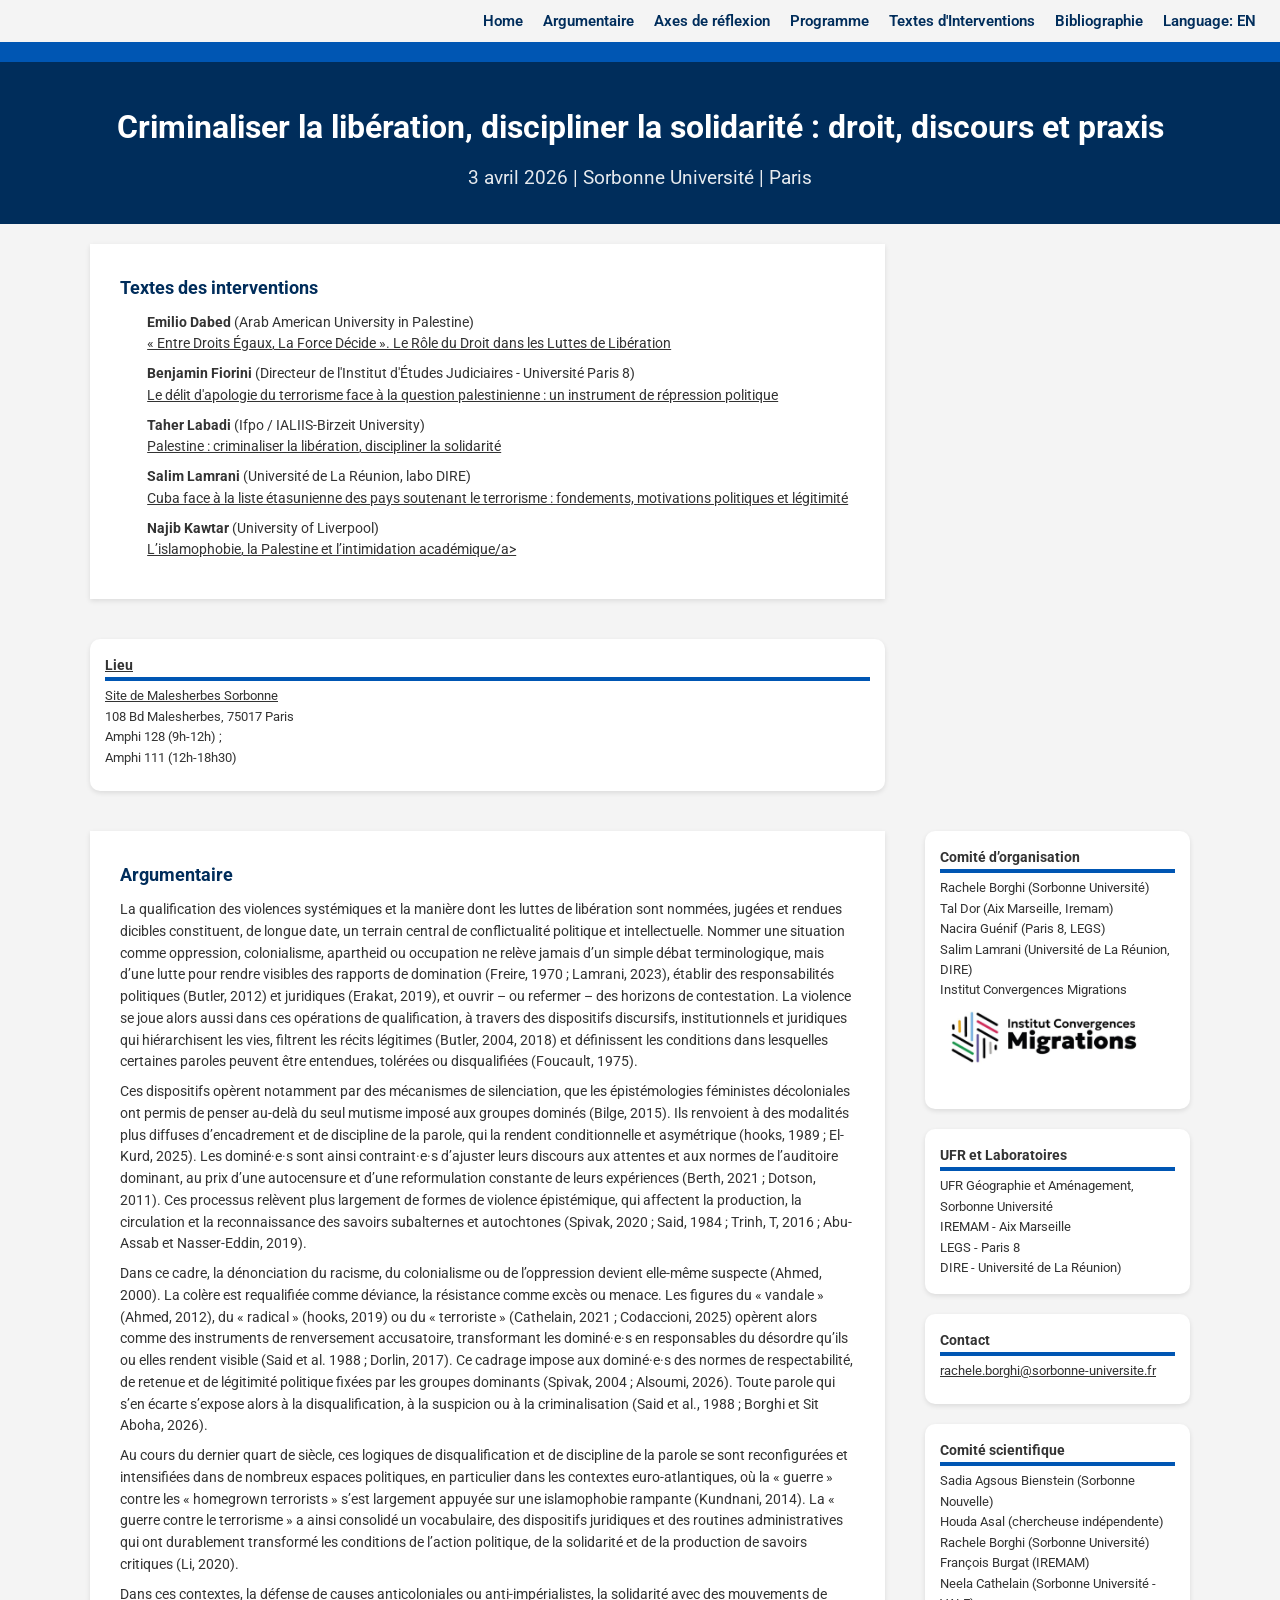
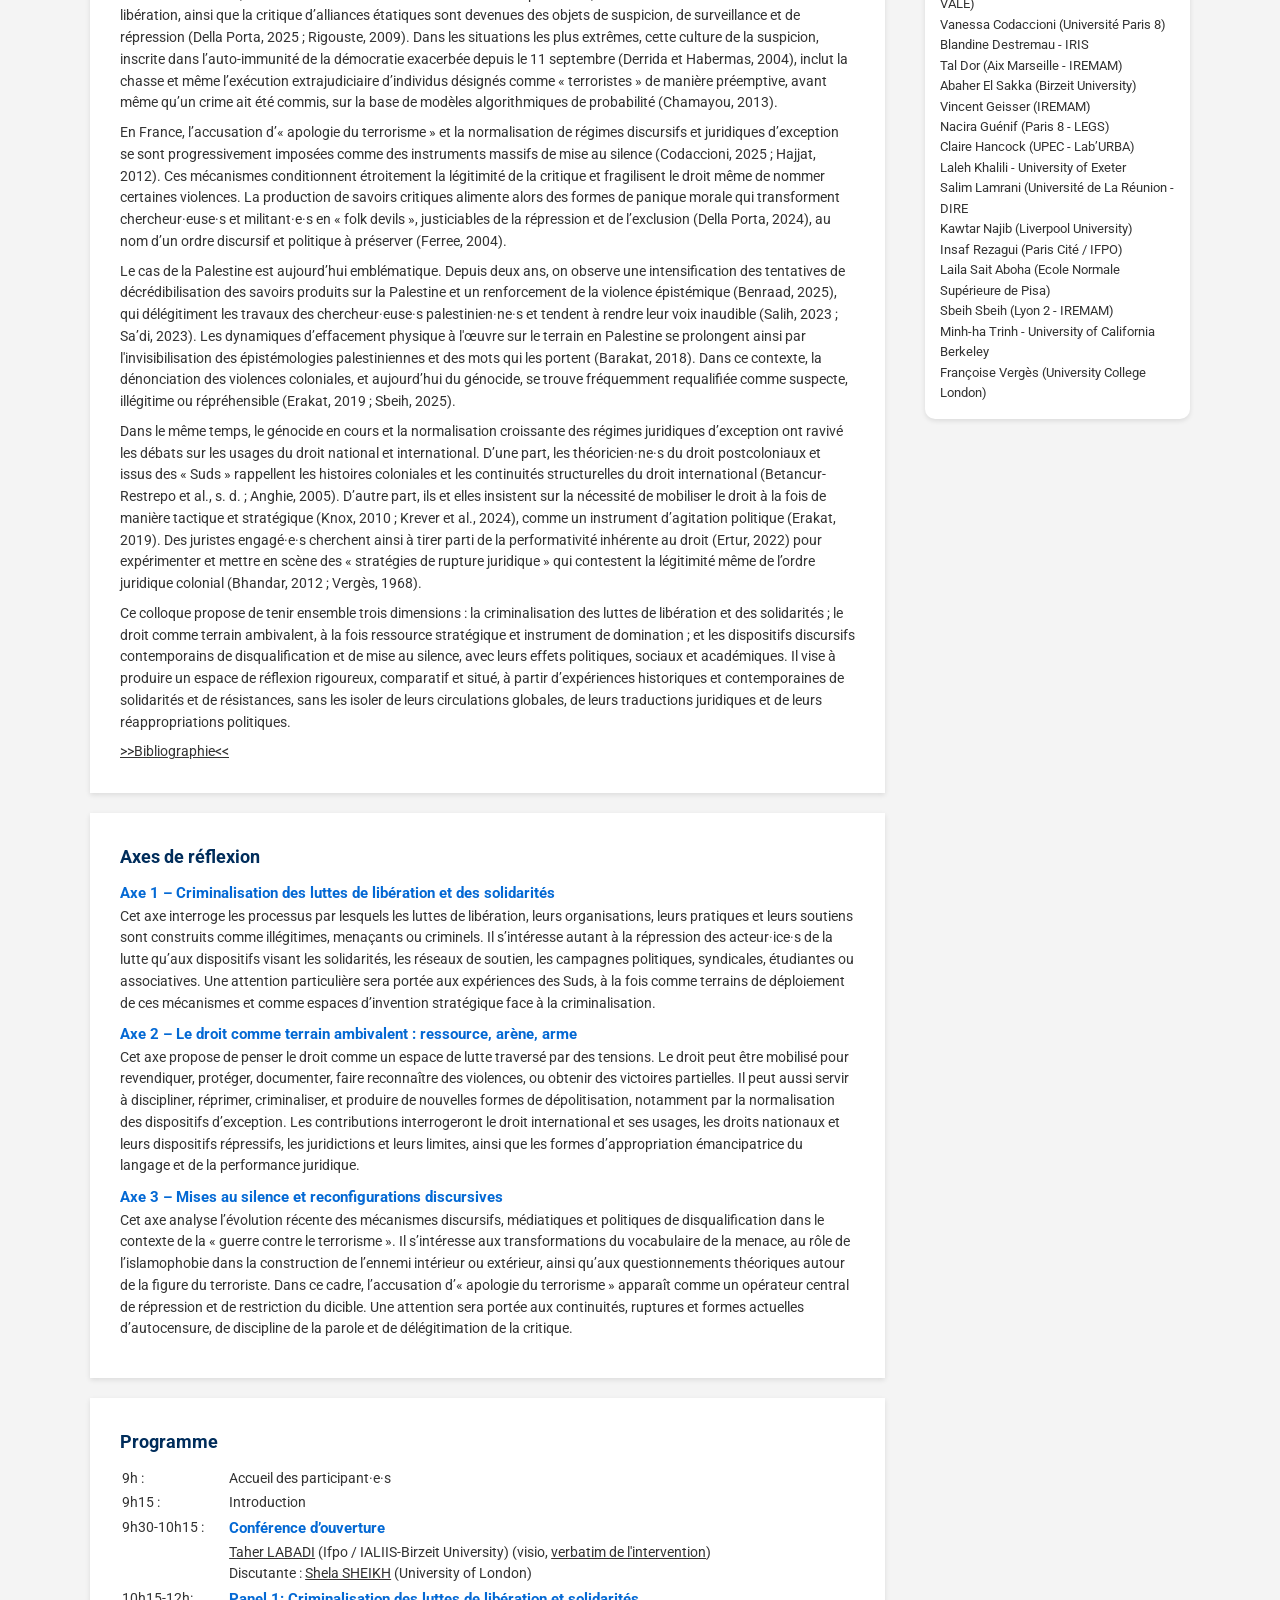
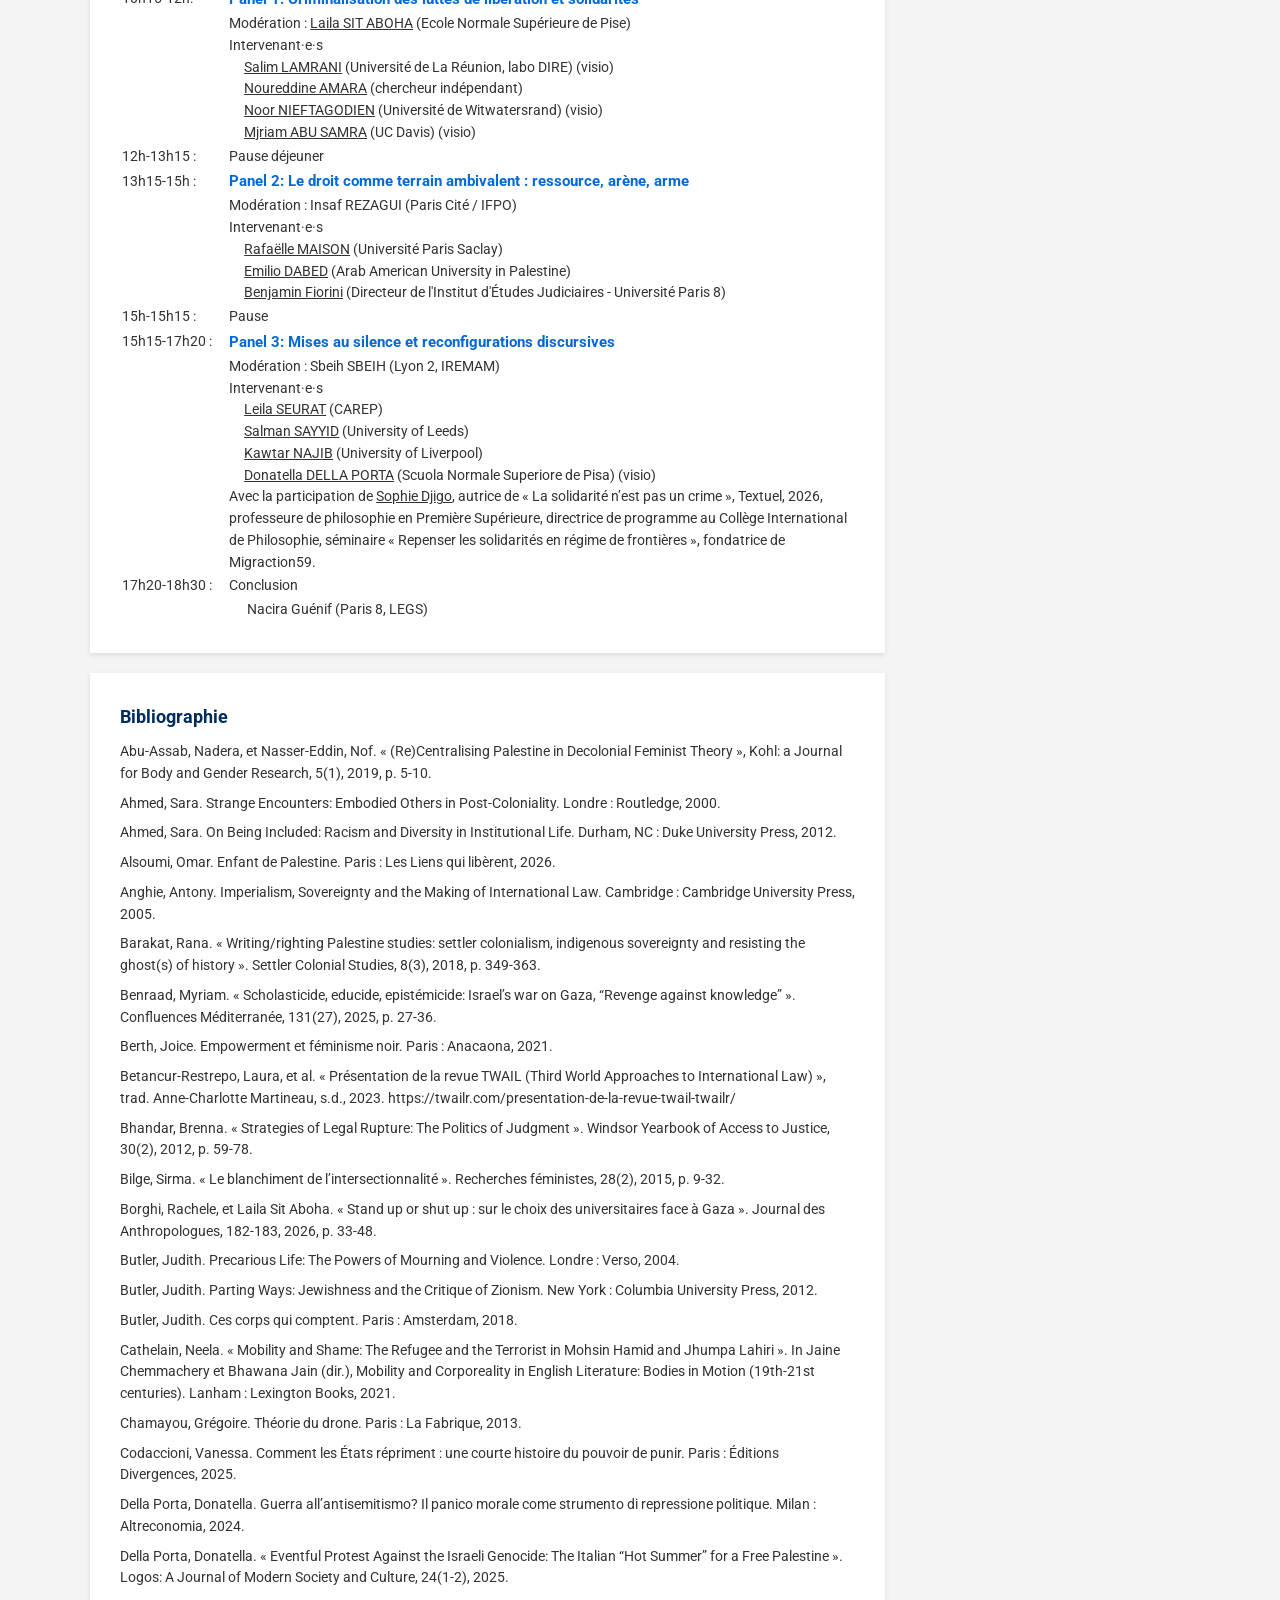
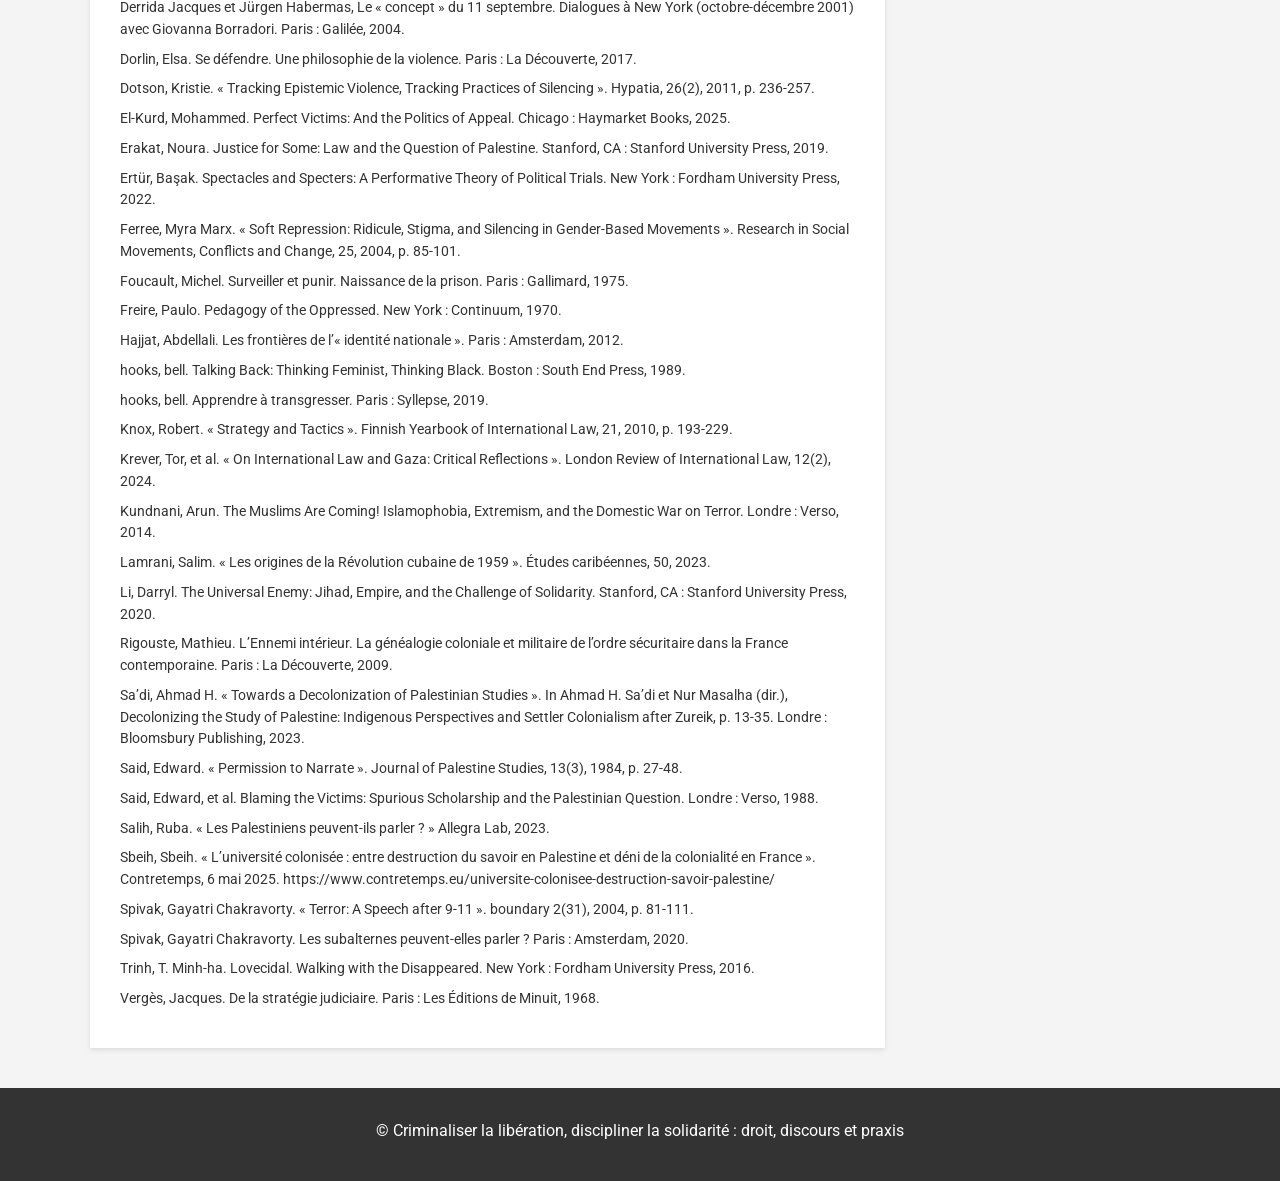
==== commit 5f60e31b: "Update index.html" ====
--- a/index.html
+++ b/index.html
@@ -58,7 +58,7 @@
                 
                 <p>
                     <strong>Najib Kawtar</strong> (University of Liverpool)<br>
-                    <a href="knajib.pdf" target="_blank"><L’islamophobie, la Palestine et l’intimidation académique/a>
+                    <a href="knajib.pdf" target="_blank">L’islamophobie, la Palestine et l’intimidation académique/a>
                 </p>
             </div>
         </article>
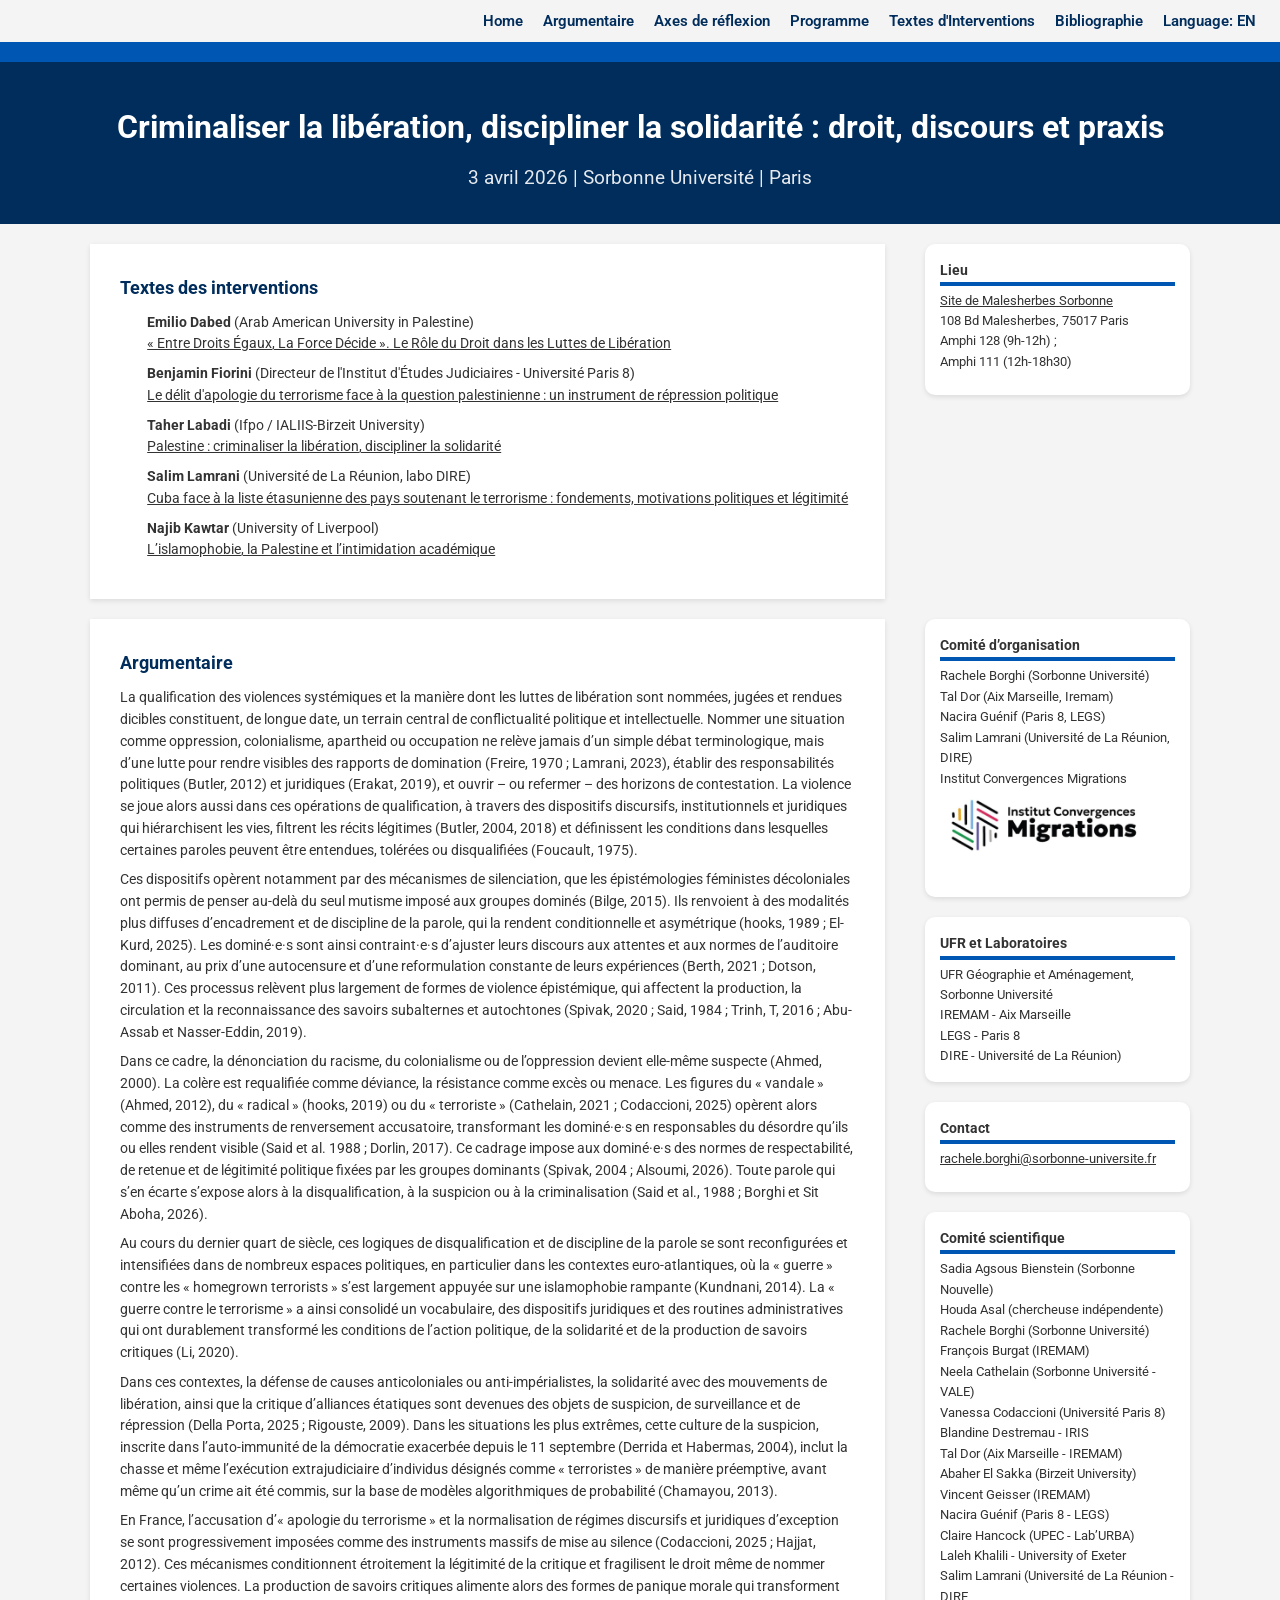
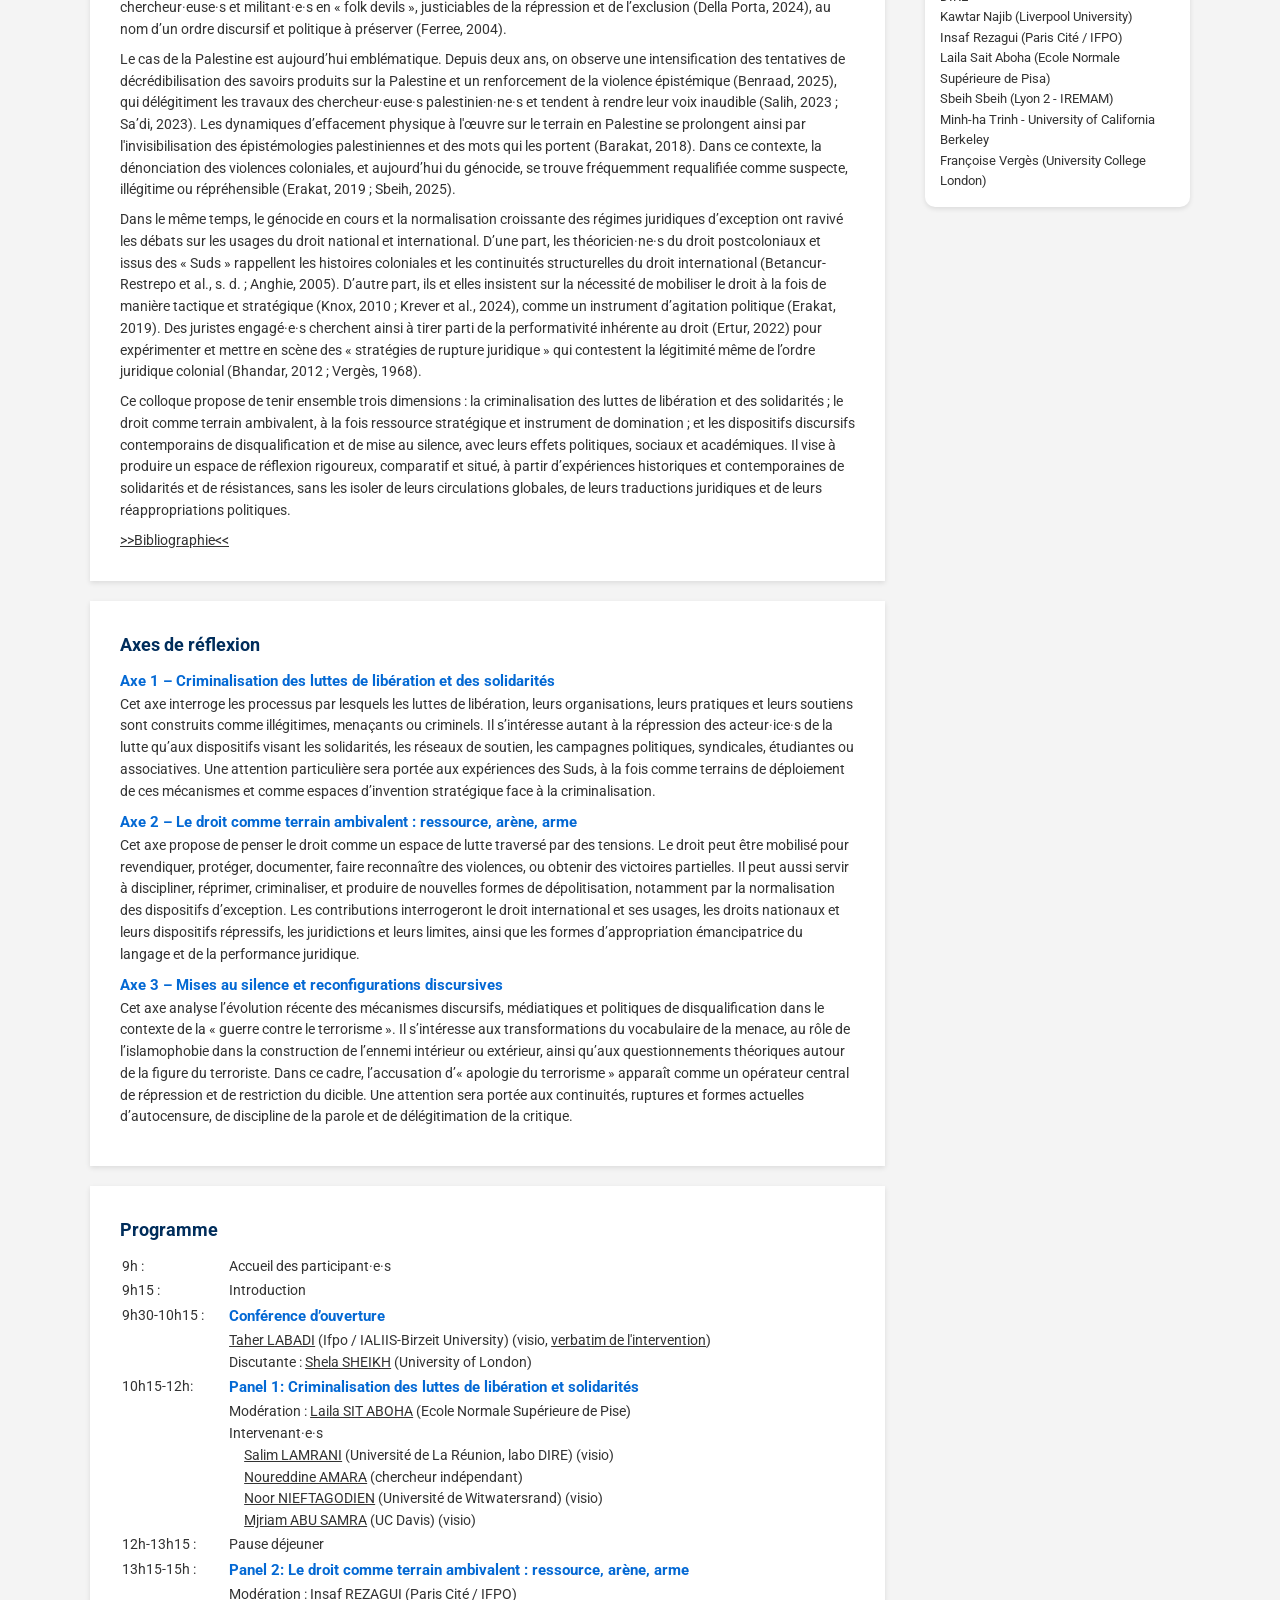
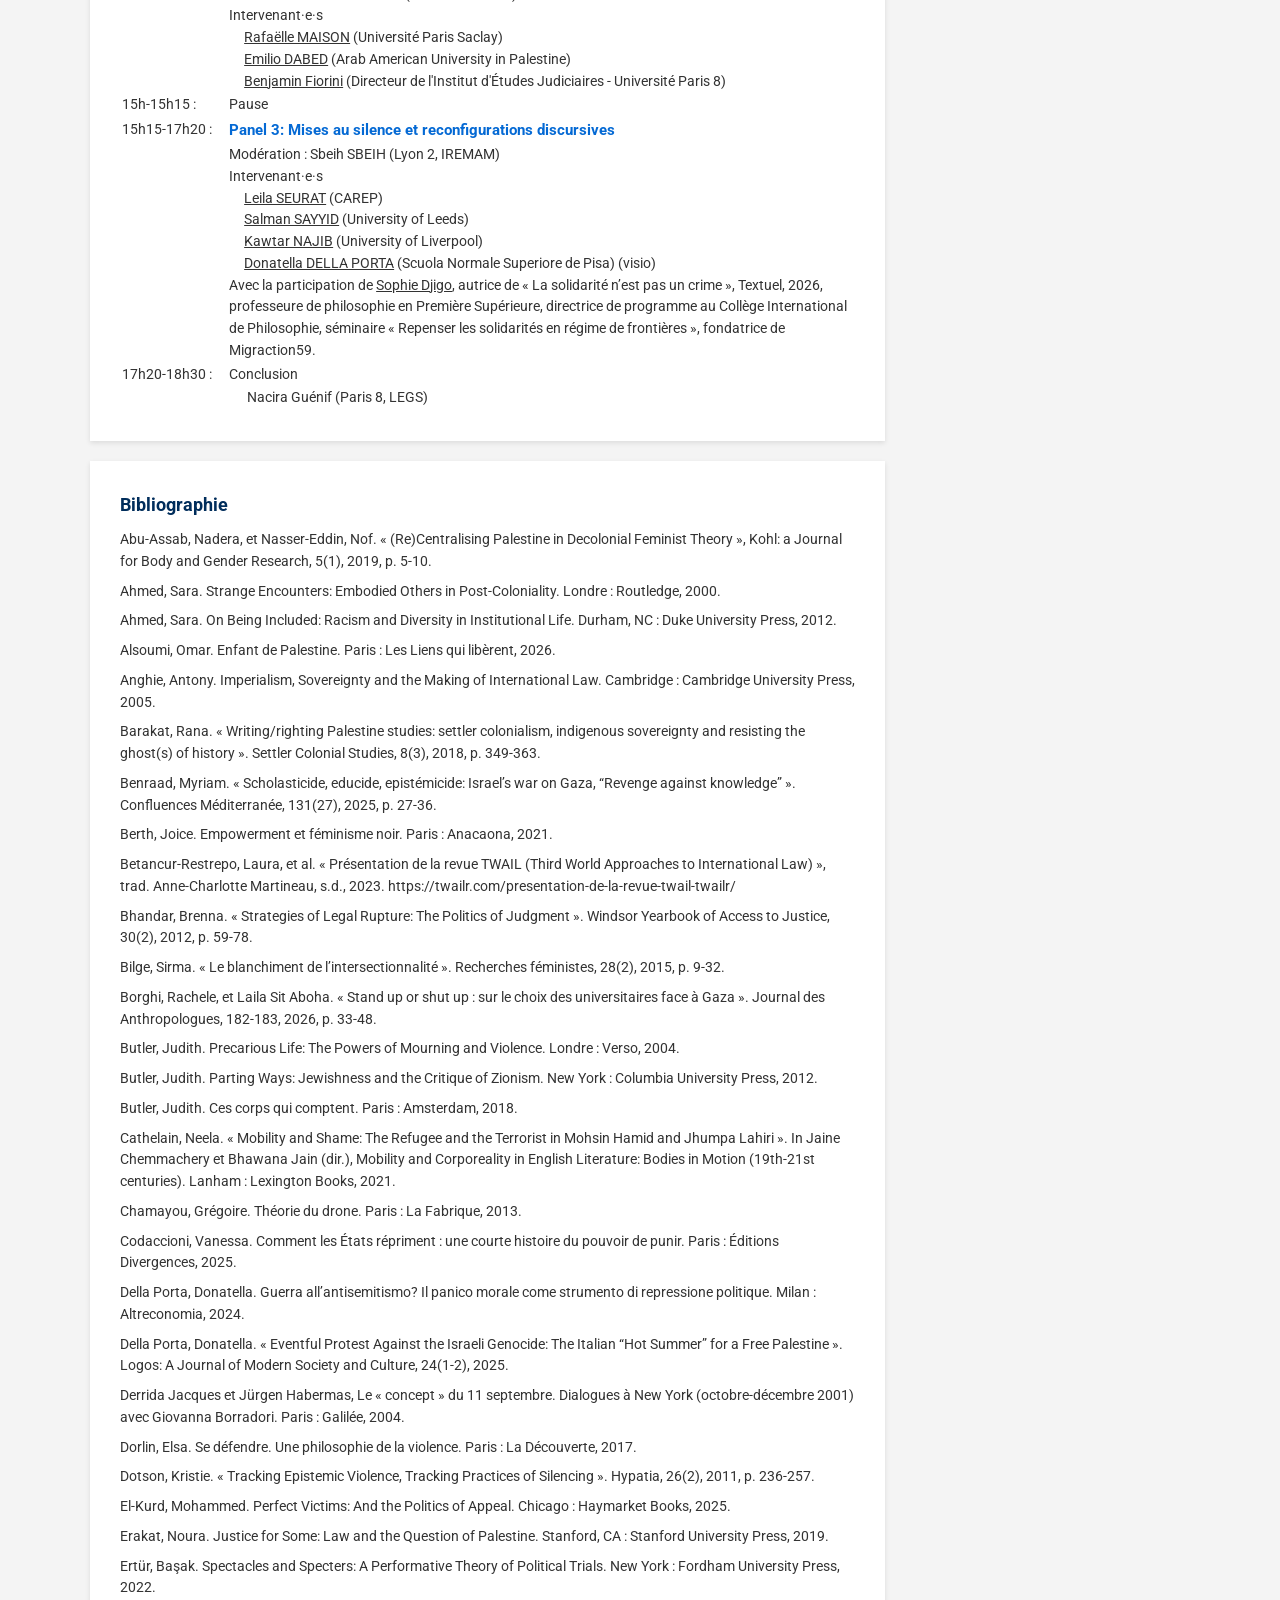
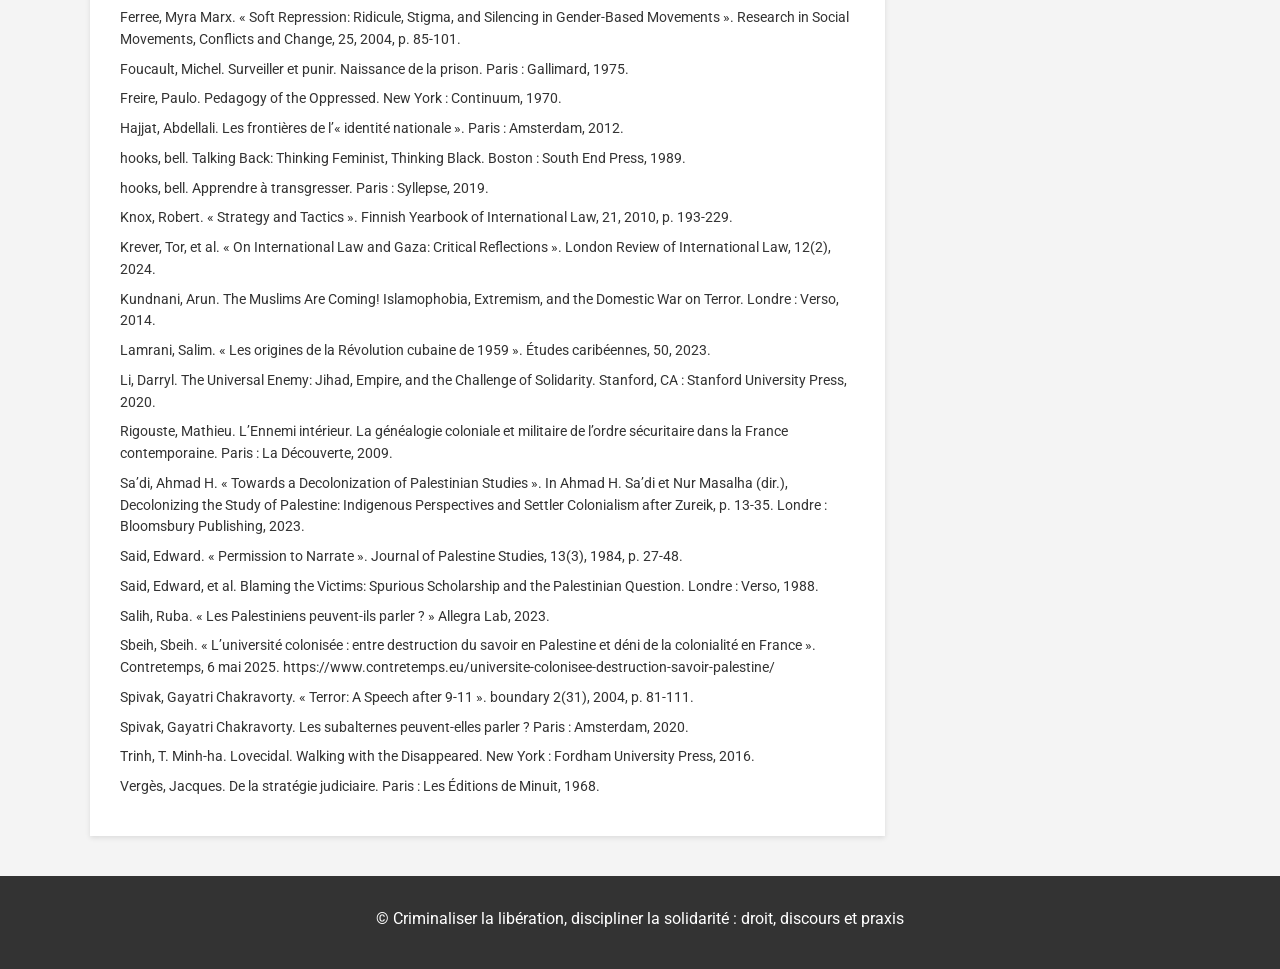
==== commit b7422dc2: "Update index.html" ====
--- a/index.html
+++ b/index.html
@@ -58,7 +58,7 @@
                 
                 <p>
                     <strong>Najib Kawtar</strong> (University of Liverpool)<br>
-                    <a href="knajib.pdf" target="_blank">L’islamophobie, la Palestine et l’intimidation académique/a>
+                    <a href="knajib.pdf" target="_blank">L’islamophobie, la Palestine et l’intimidation académique</a>
                 </p>
             </div>
         </article>
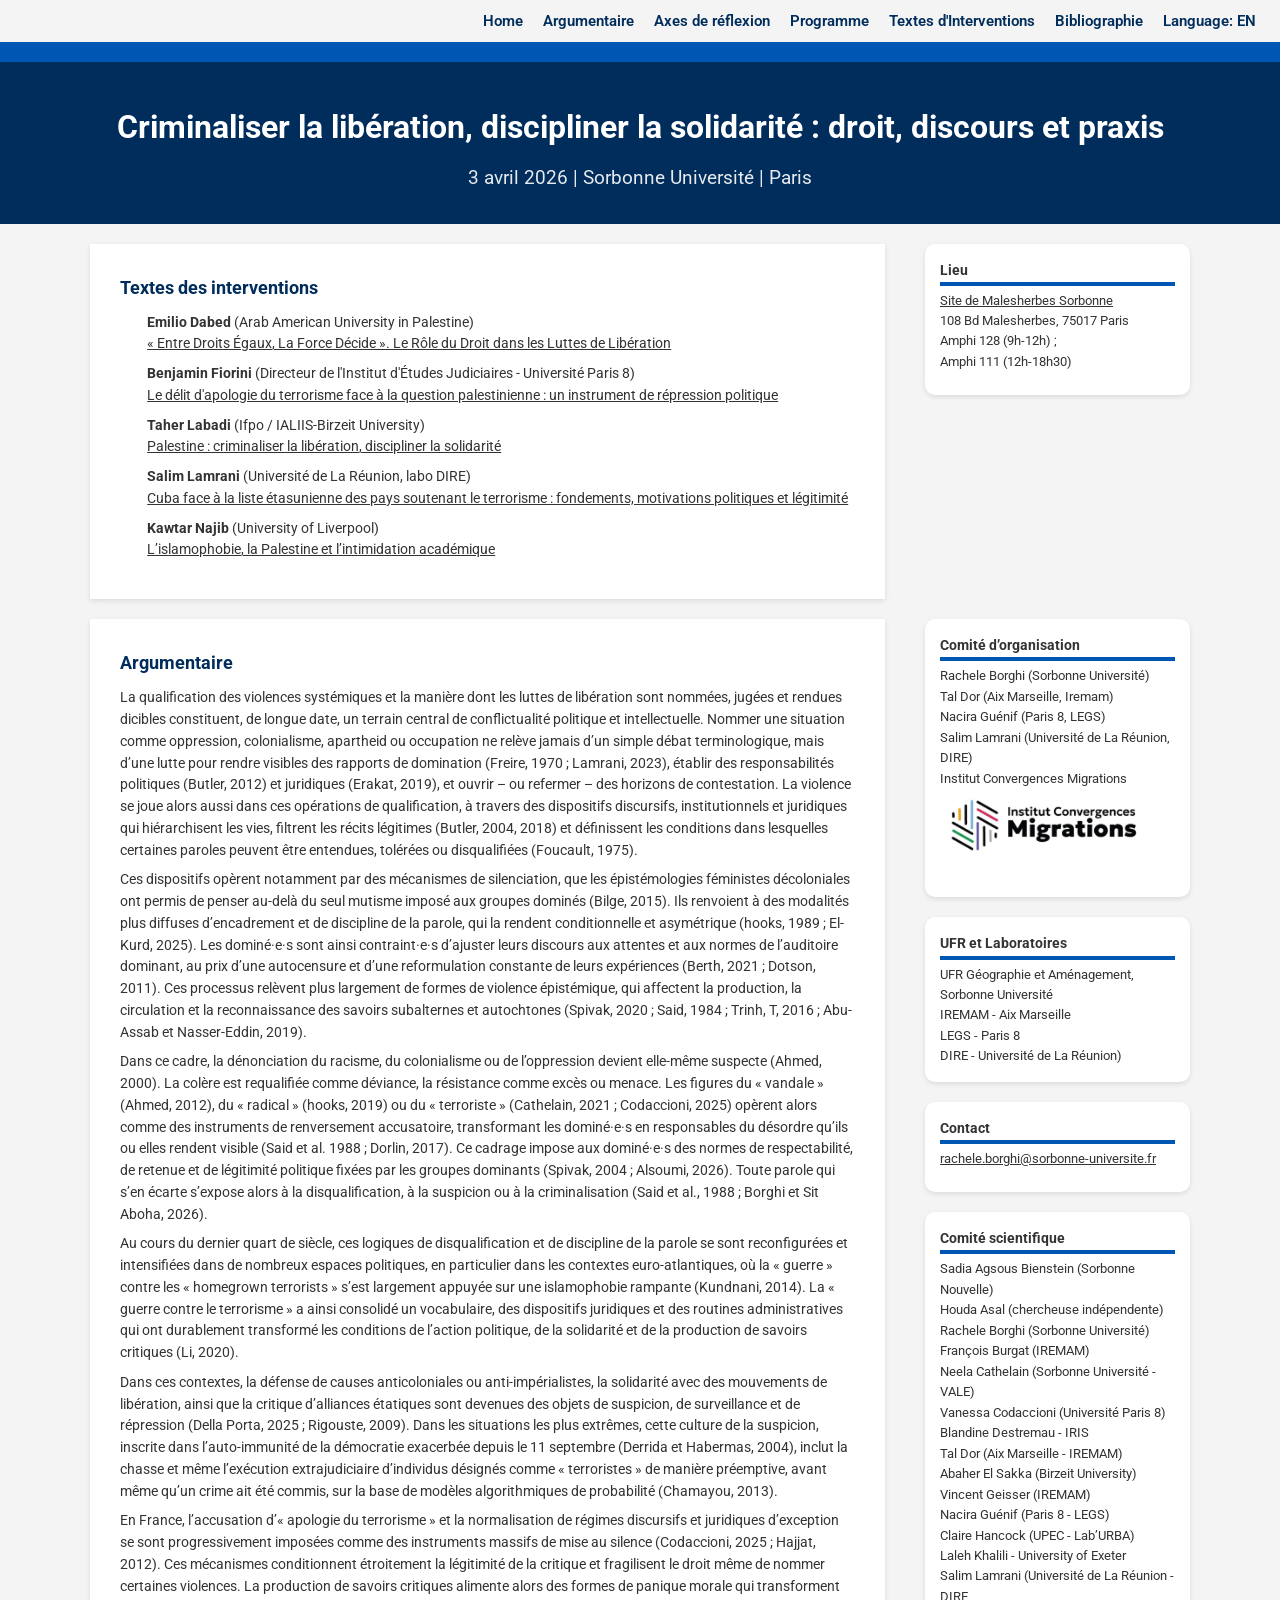
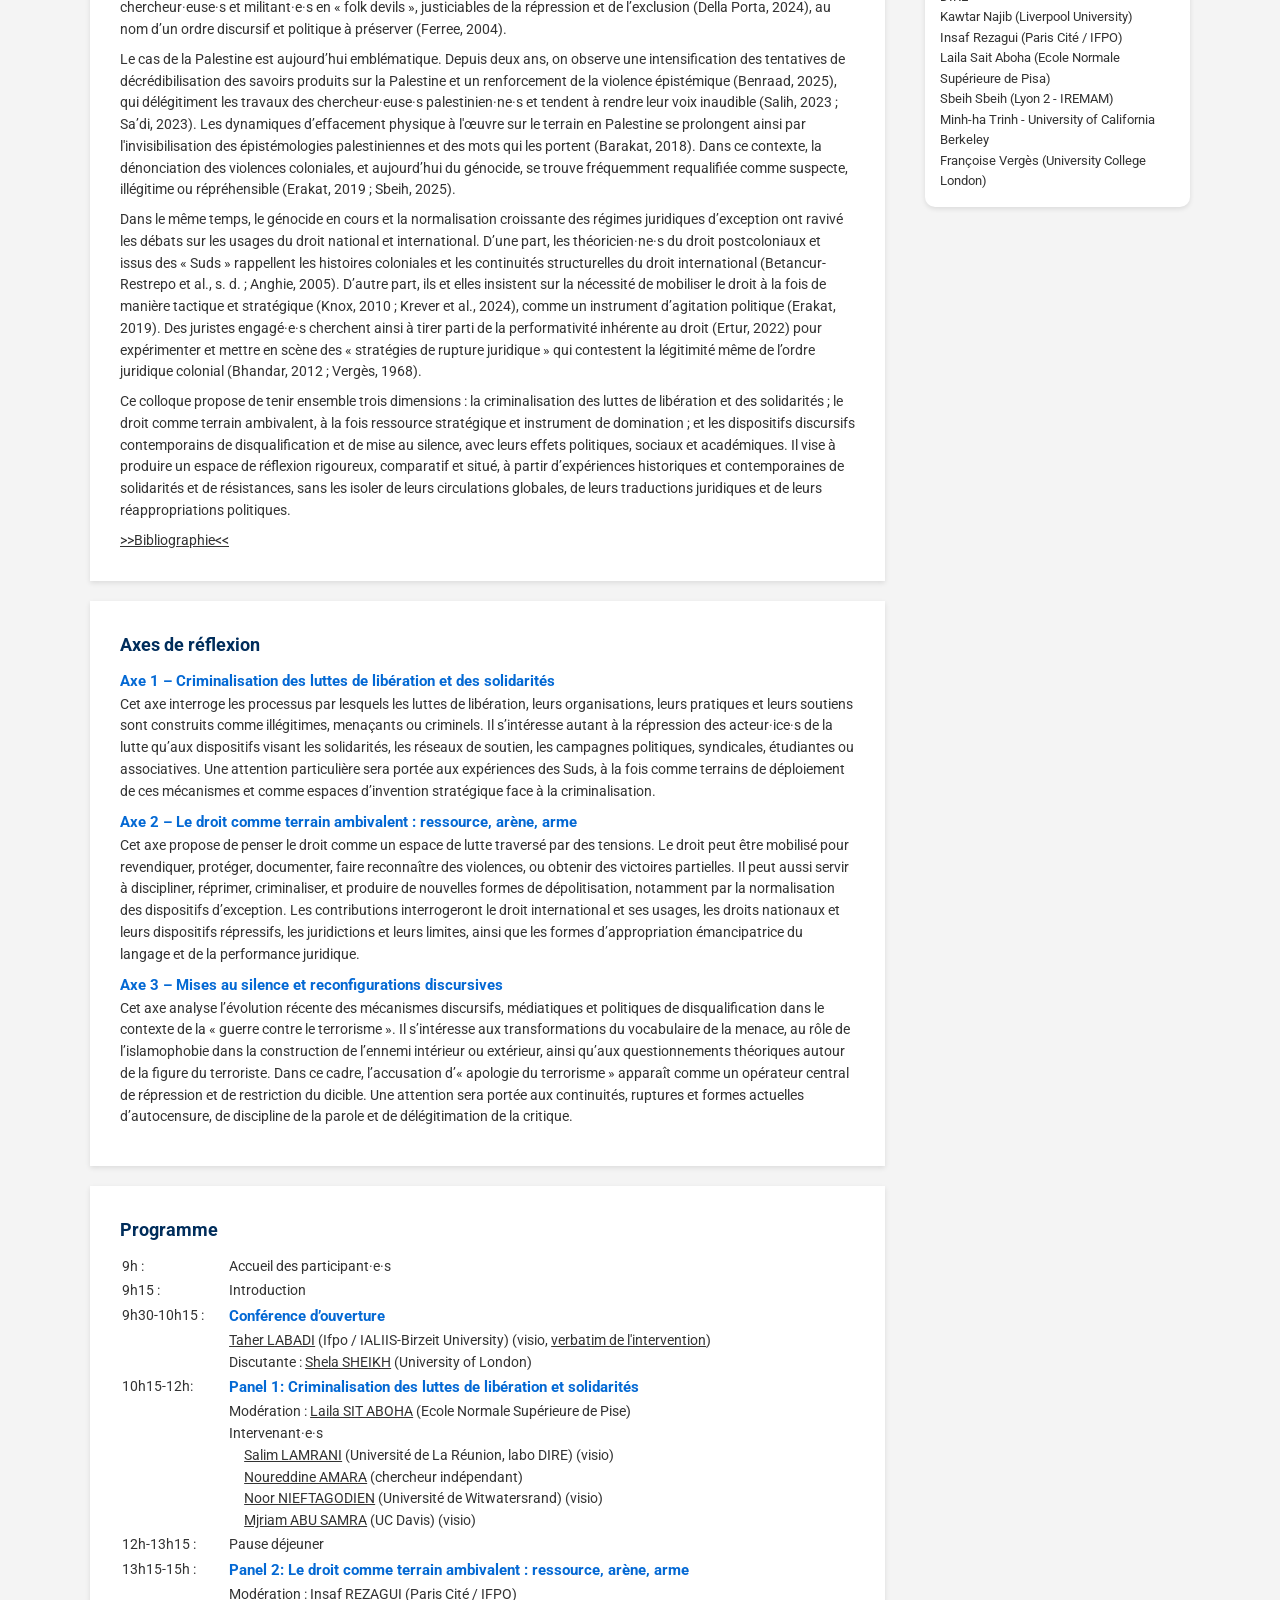
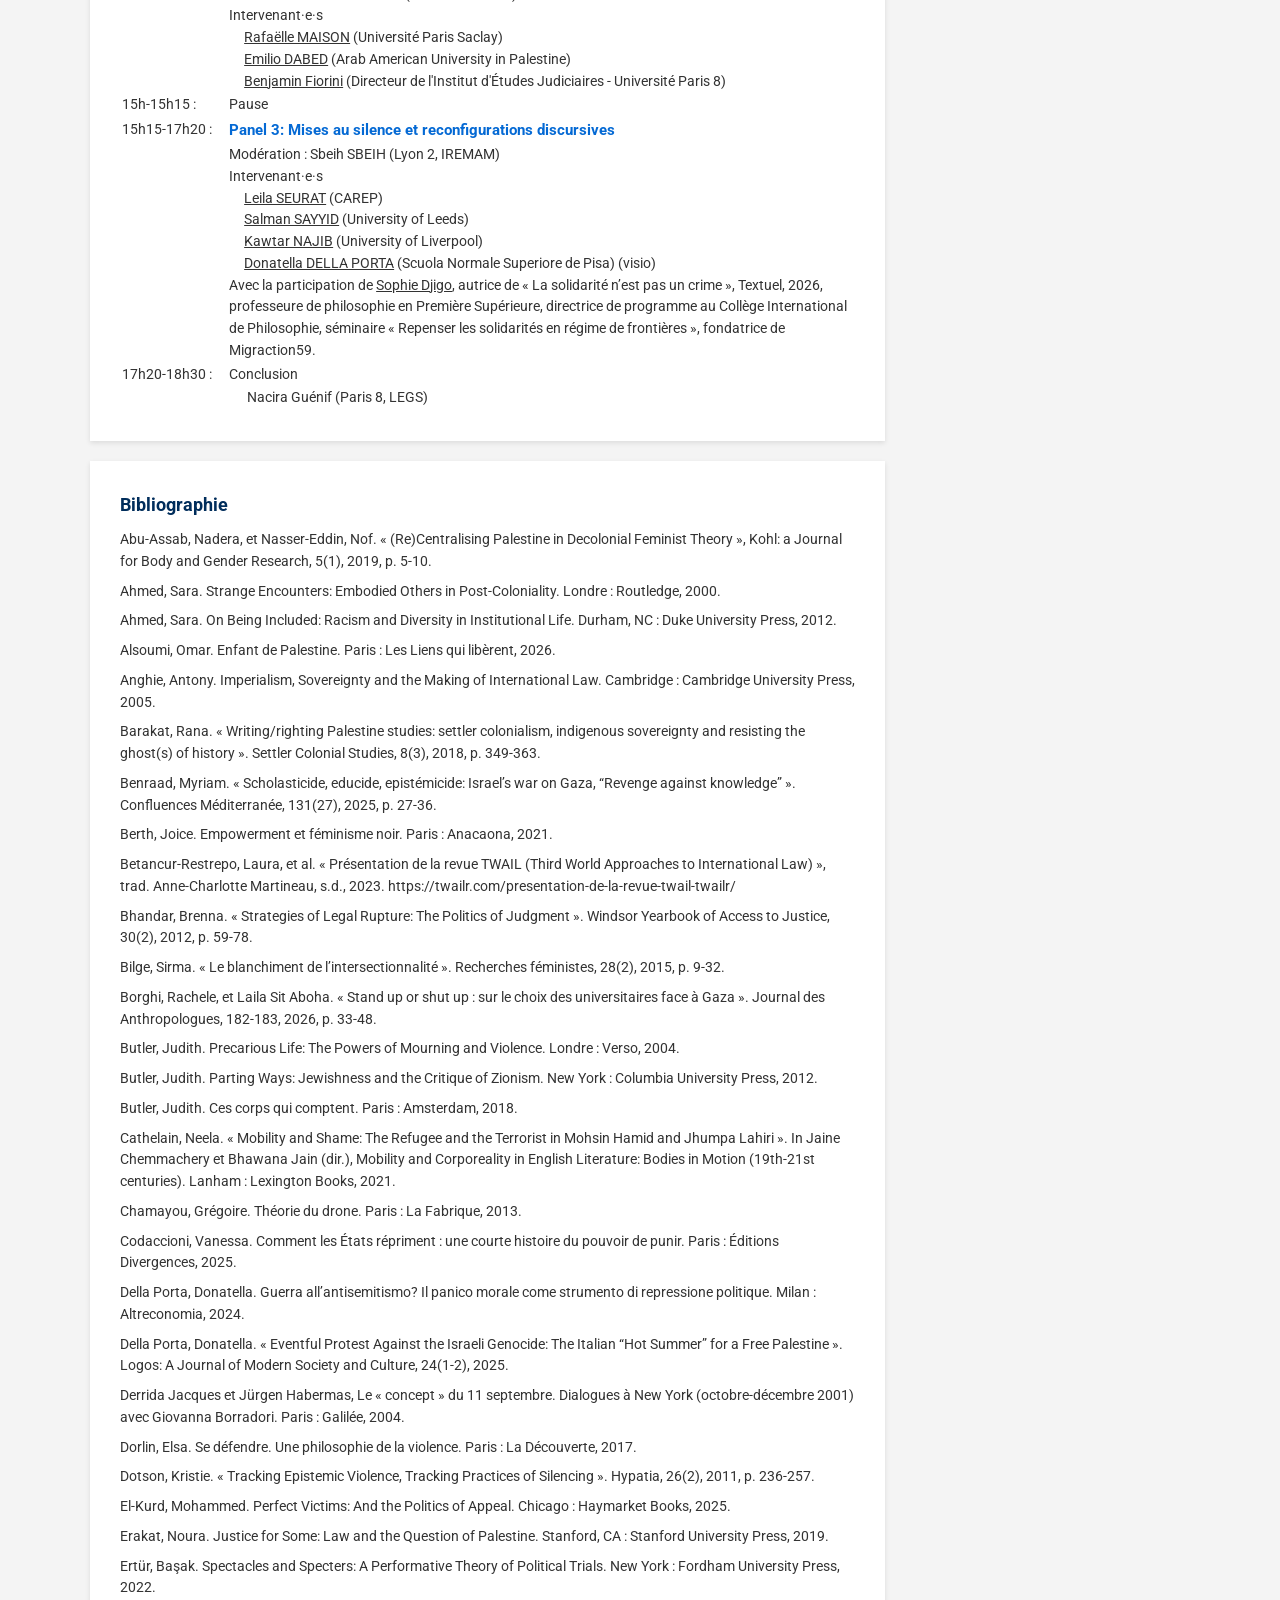
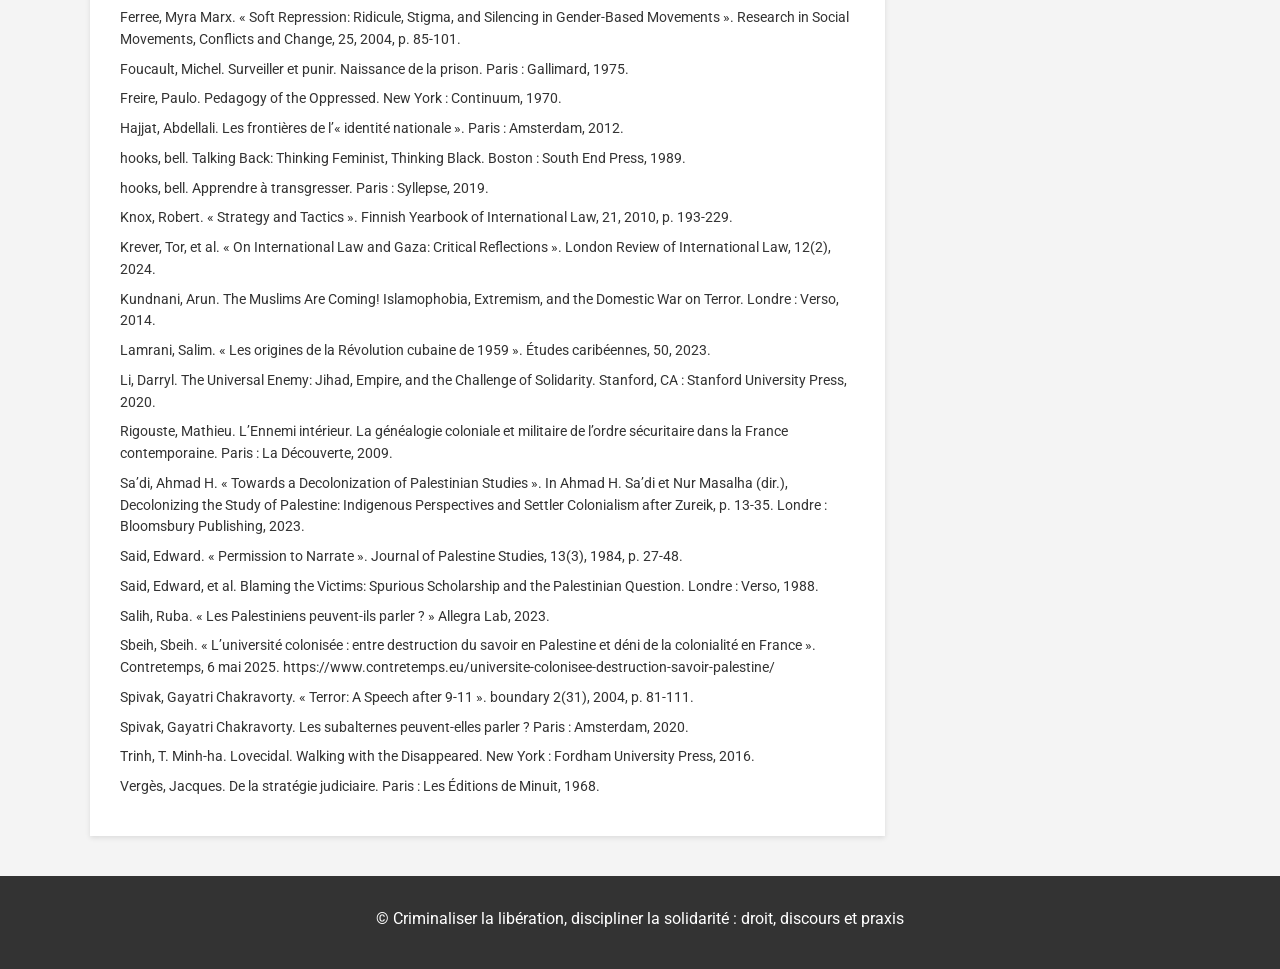
==== commit 5ecb3ebe: "Update index.html" ====
--- a/index.html
+++ b/index.html
@@ -57,7 +57,7 @@
                 </p>
                 
                 <p>
-                    <strong>Najib Kawtar</strong> (University of Liverpool)<br>
+                    <strong>Kawtar Najib</strong> (University of Liverpool)<br>
                     <a href="knajib.pdf" target="_blank">L’islamophobie, la Palestine et l’intimidation académique</a>
                 </p>
             </div>
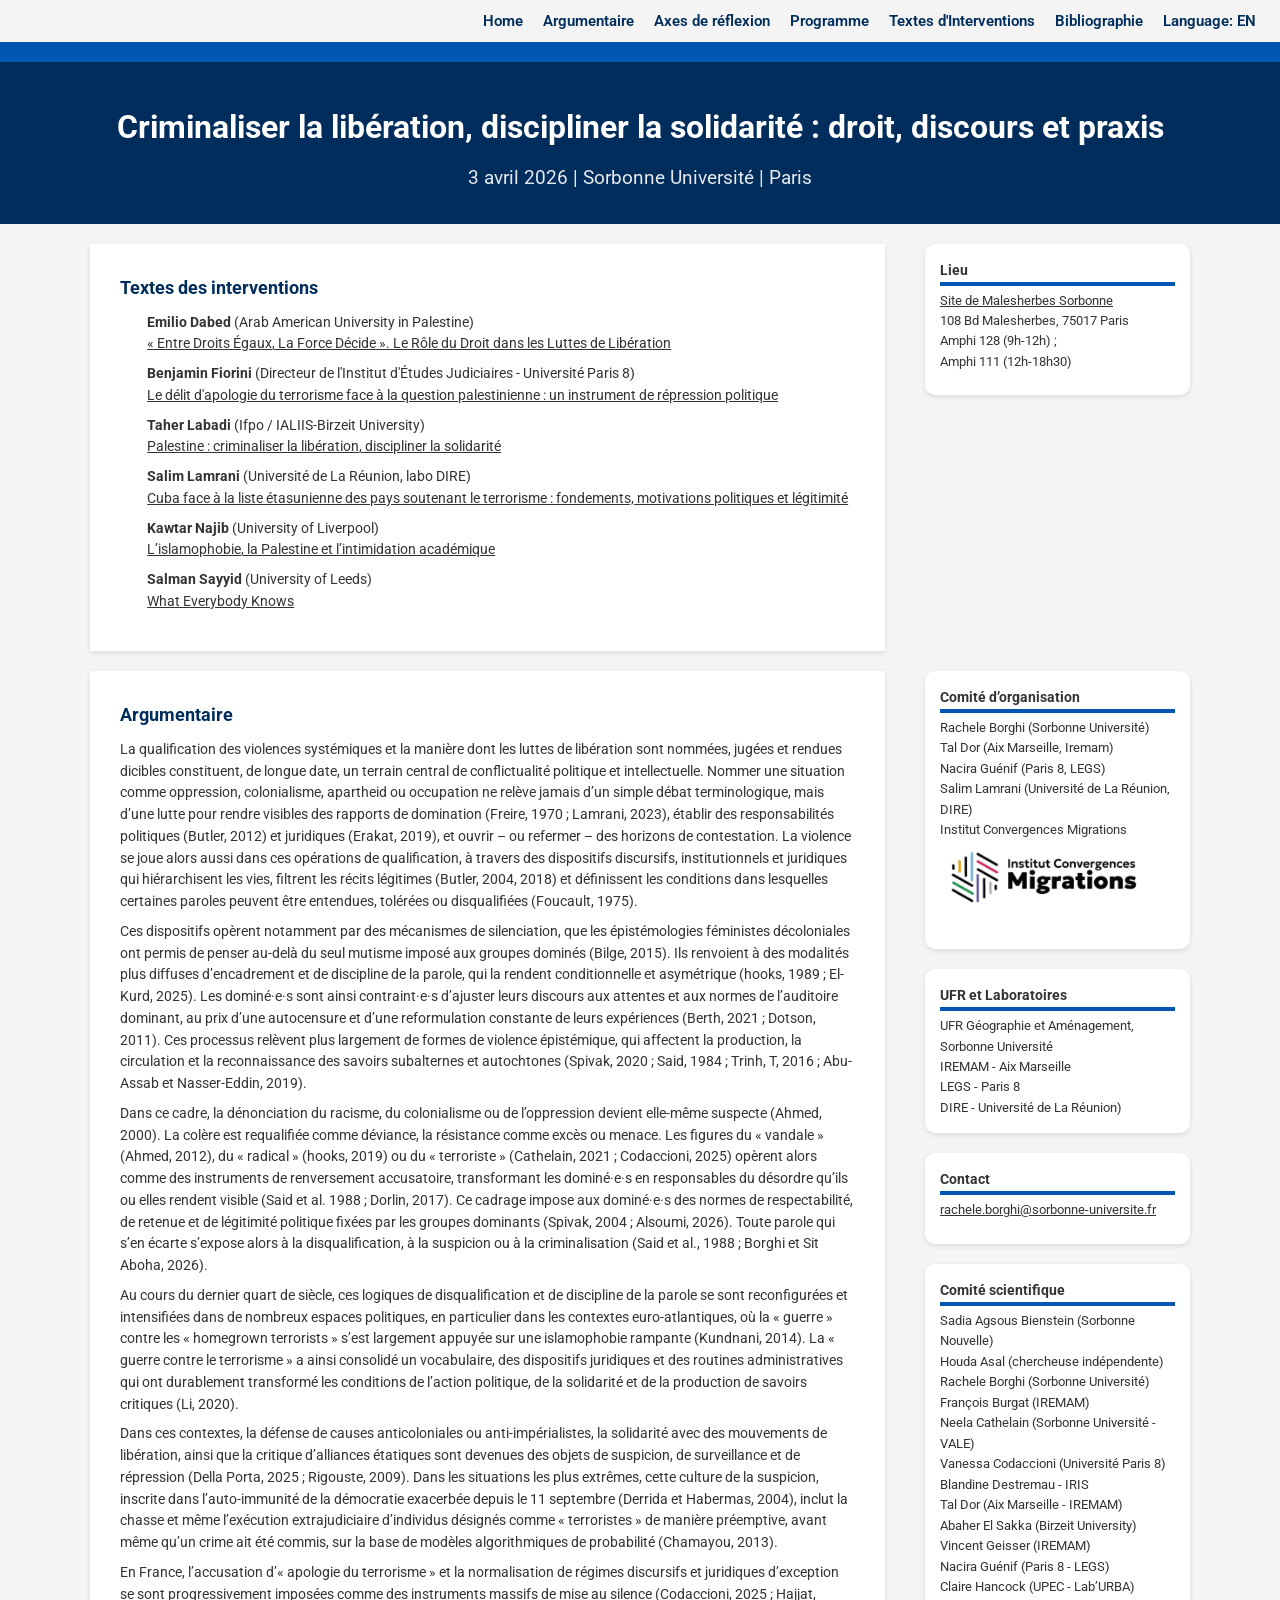
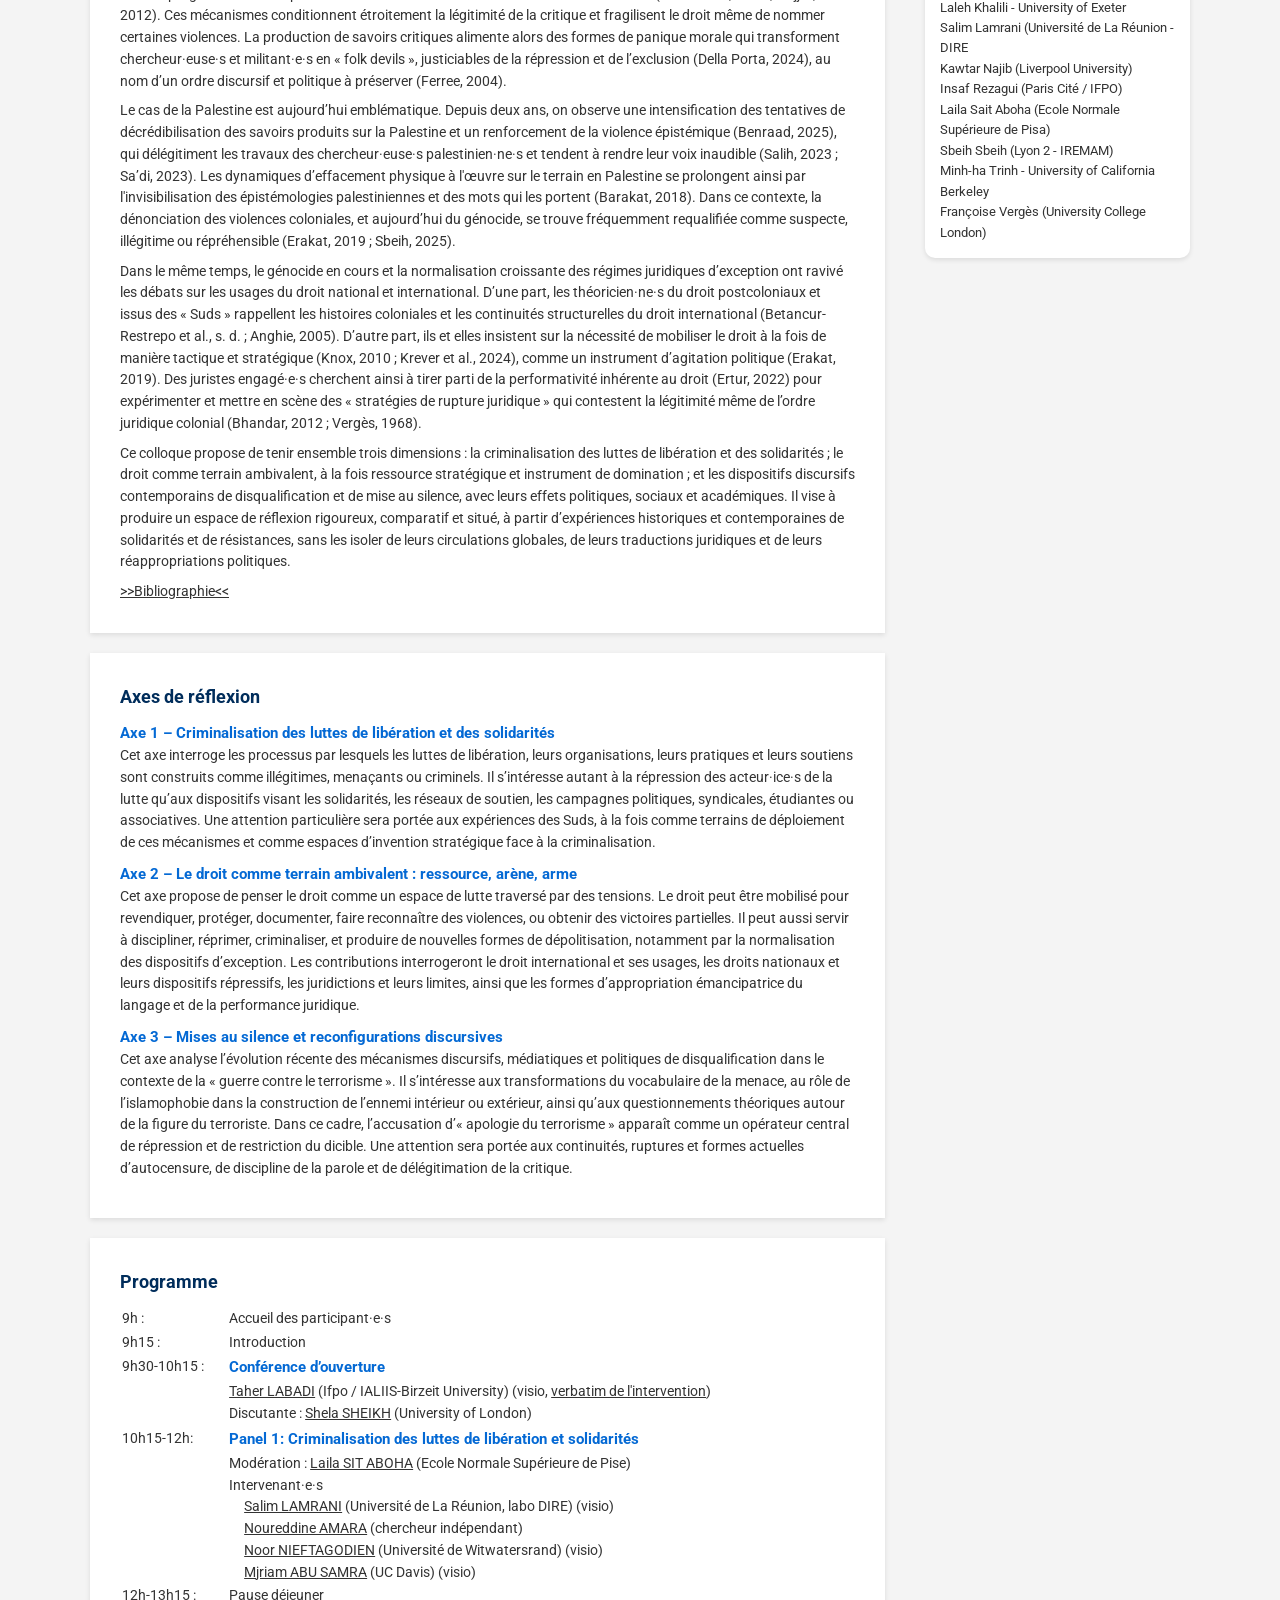
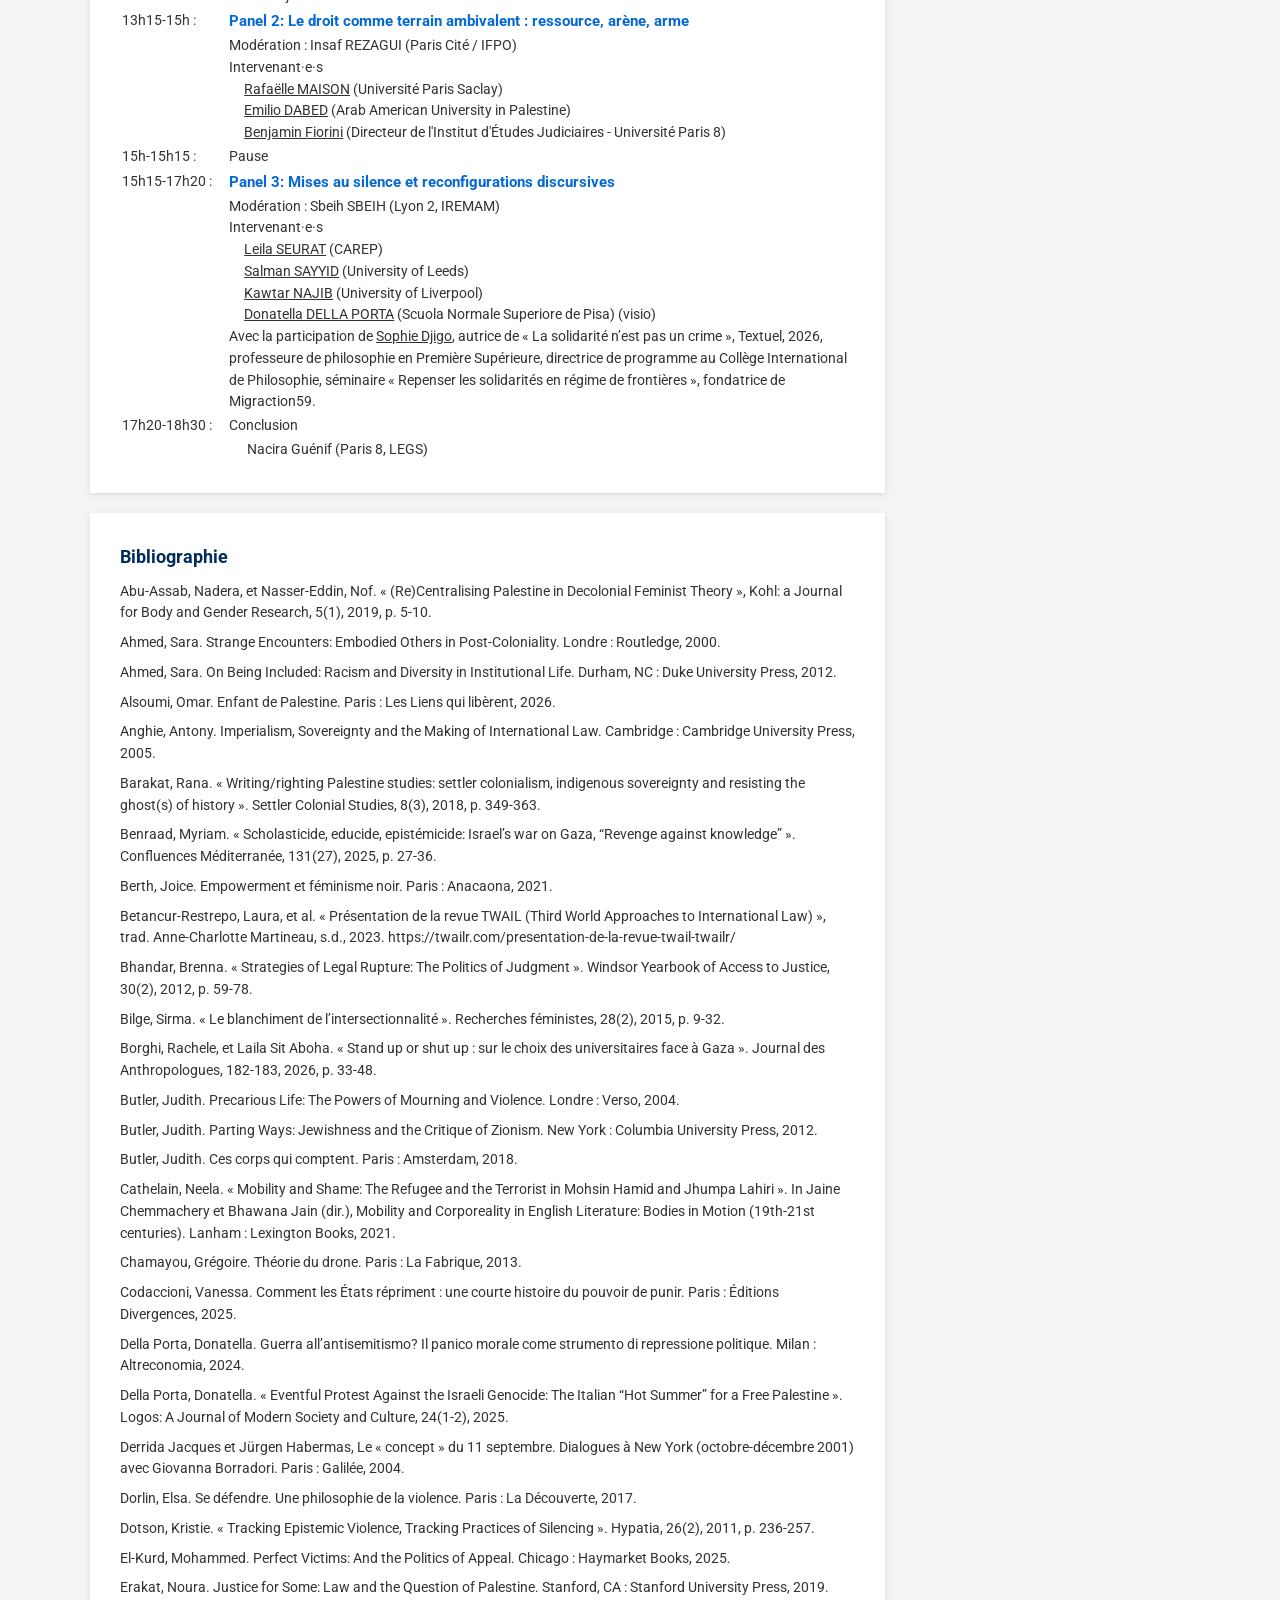
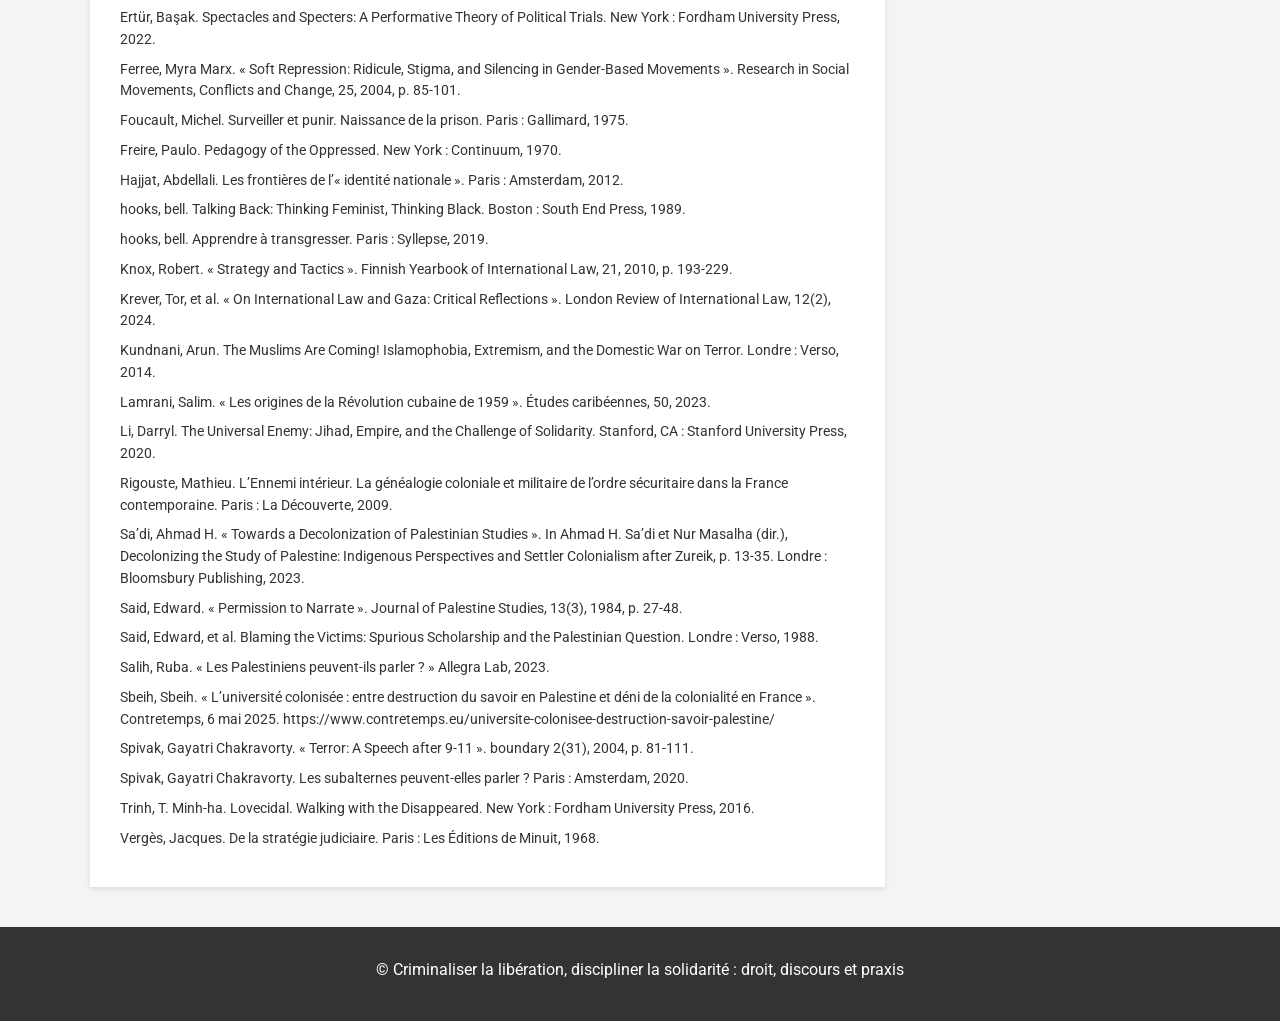
==== commit 5cf84adb: "Update index.html" ====
--- a/index.html
+++ b/index.html
@@ -59,6 +59,11 @@
                 <p>
                     <strong>Kawtar Najib</strong> (University of Liverpool)<br>
                     <a href="knajib.pdf" target="_blank">L’islamophobie, la Palestine et l’intimidation académique</a>
+                </p>
+
+                <p>
+                    <strong>Salman Sayyid</strong> (University of Leeds)<br>
+                    <a href="ssayyid.pdf" target="_blank">What Everybody Knows</a>
                 </p>
             </div>
         </article>
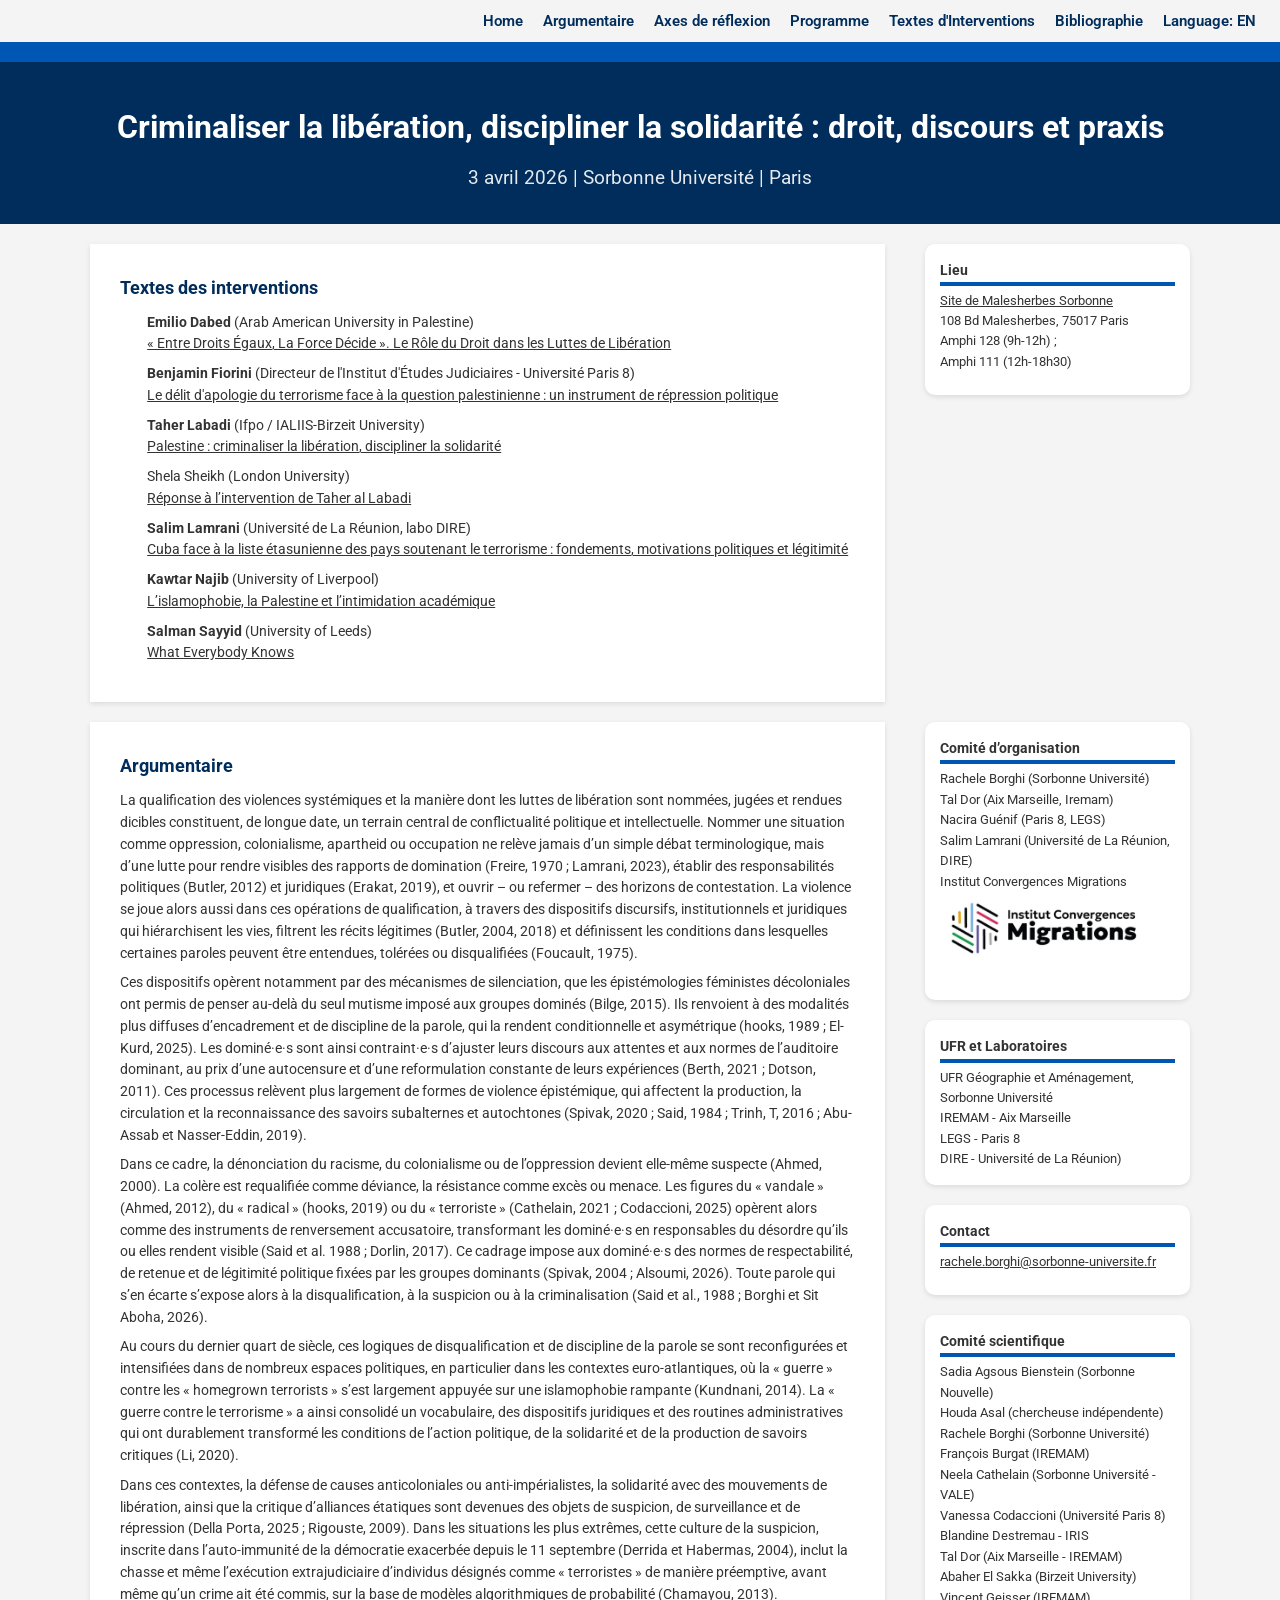
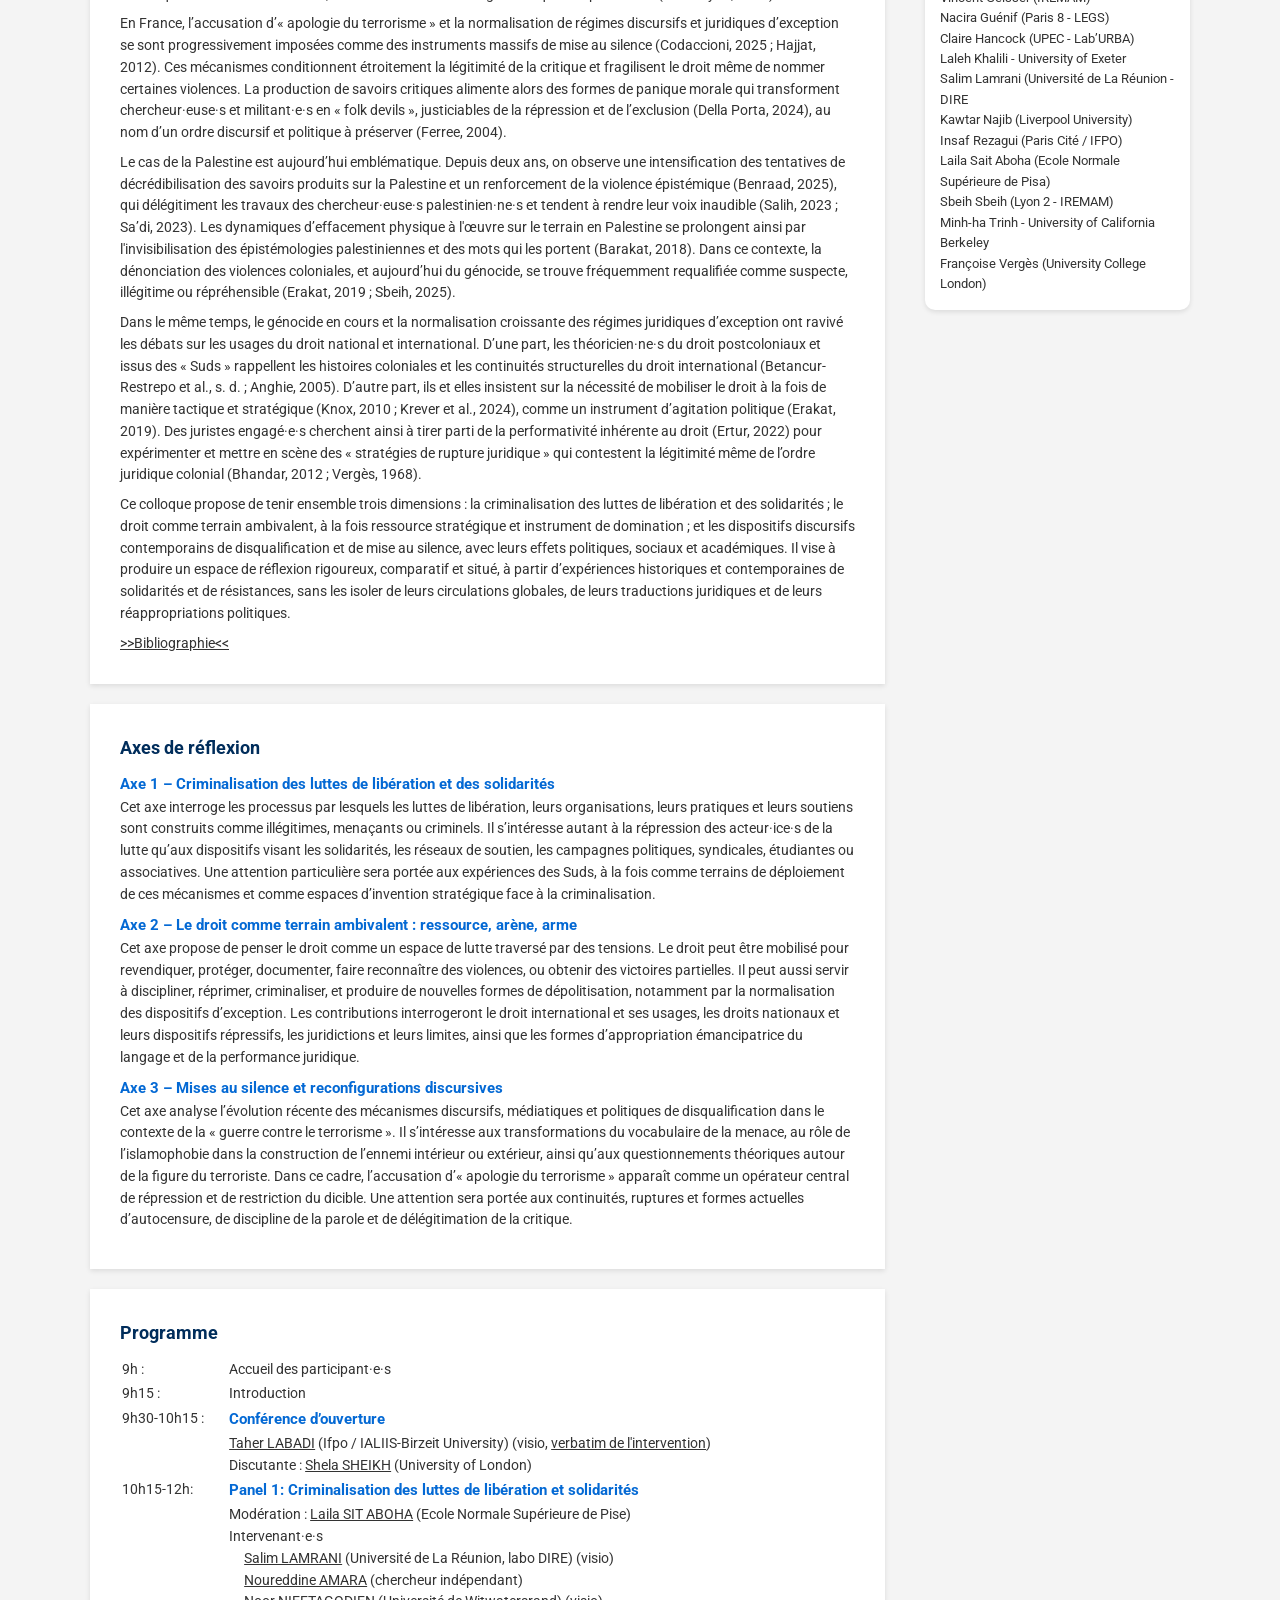
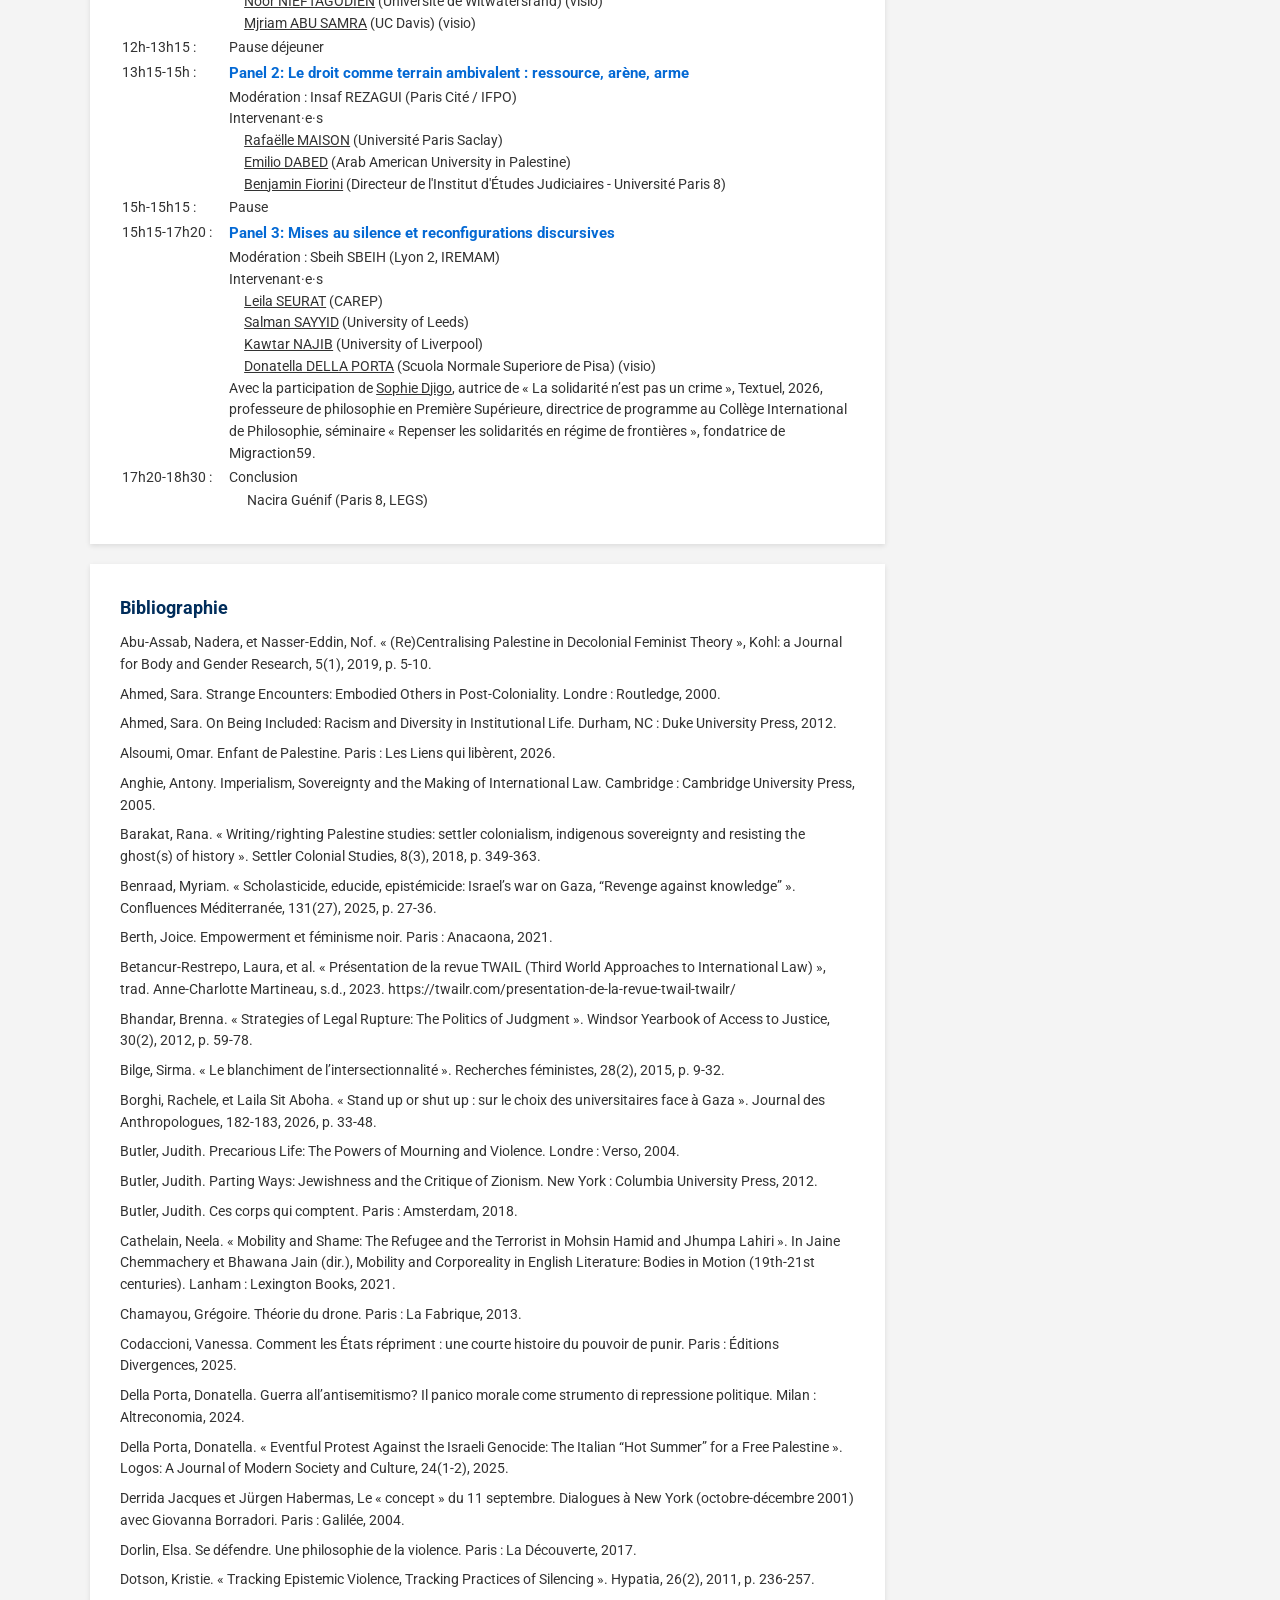
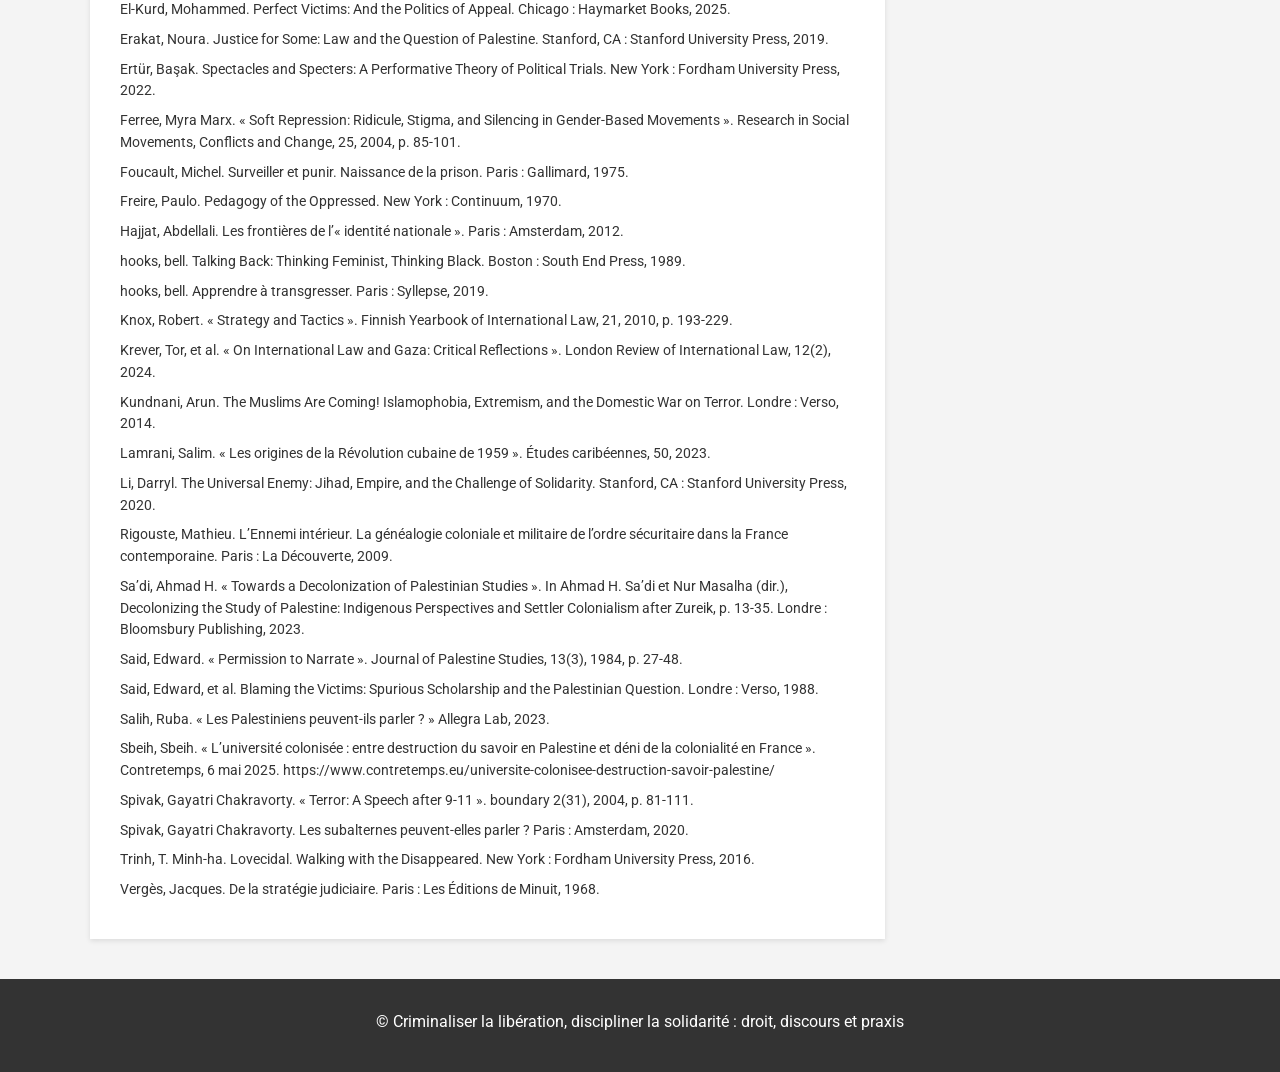
==== commit 00f59bf7: "Update index.html" ====
--- a/index.html
+++ b/index.html
@@ -49,6 +49,11 @@
                 <p>
                     <strong>Taher Labadi</strong> (Ifpo / IALIIS-Birzeit University)<br>
                     <a href="https://lundi.am/Palestine-criminaliser-la-liberation-discipliner-la-solidarite" target="_blank">Palestine : criminaliser la libération, discipliner la solidarité</a>
+                </p>
+                
+                <p>
+                    <strong></strong> Shela Sheikh (London University)<br>
+                    <a href="ssheikh.pdf" target="_blank">Réponse à l’intervention de Taher al Labadi</a>
                 </p>
 
                 <p>
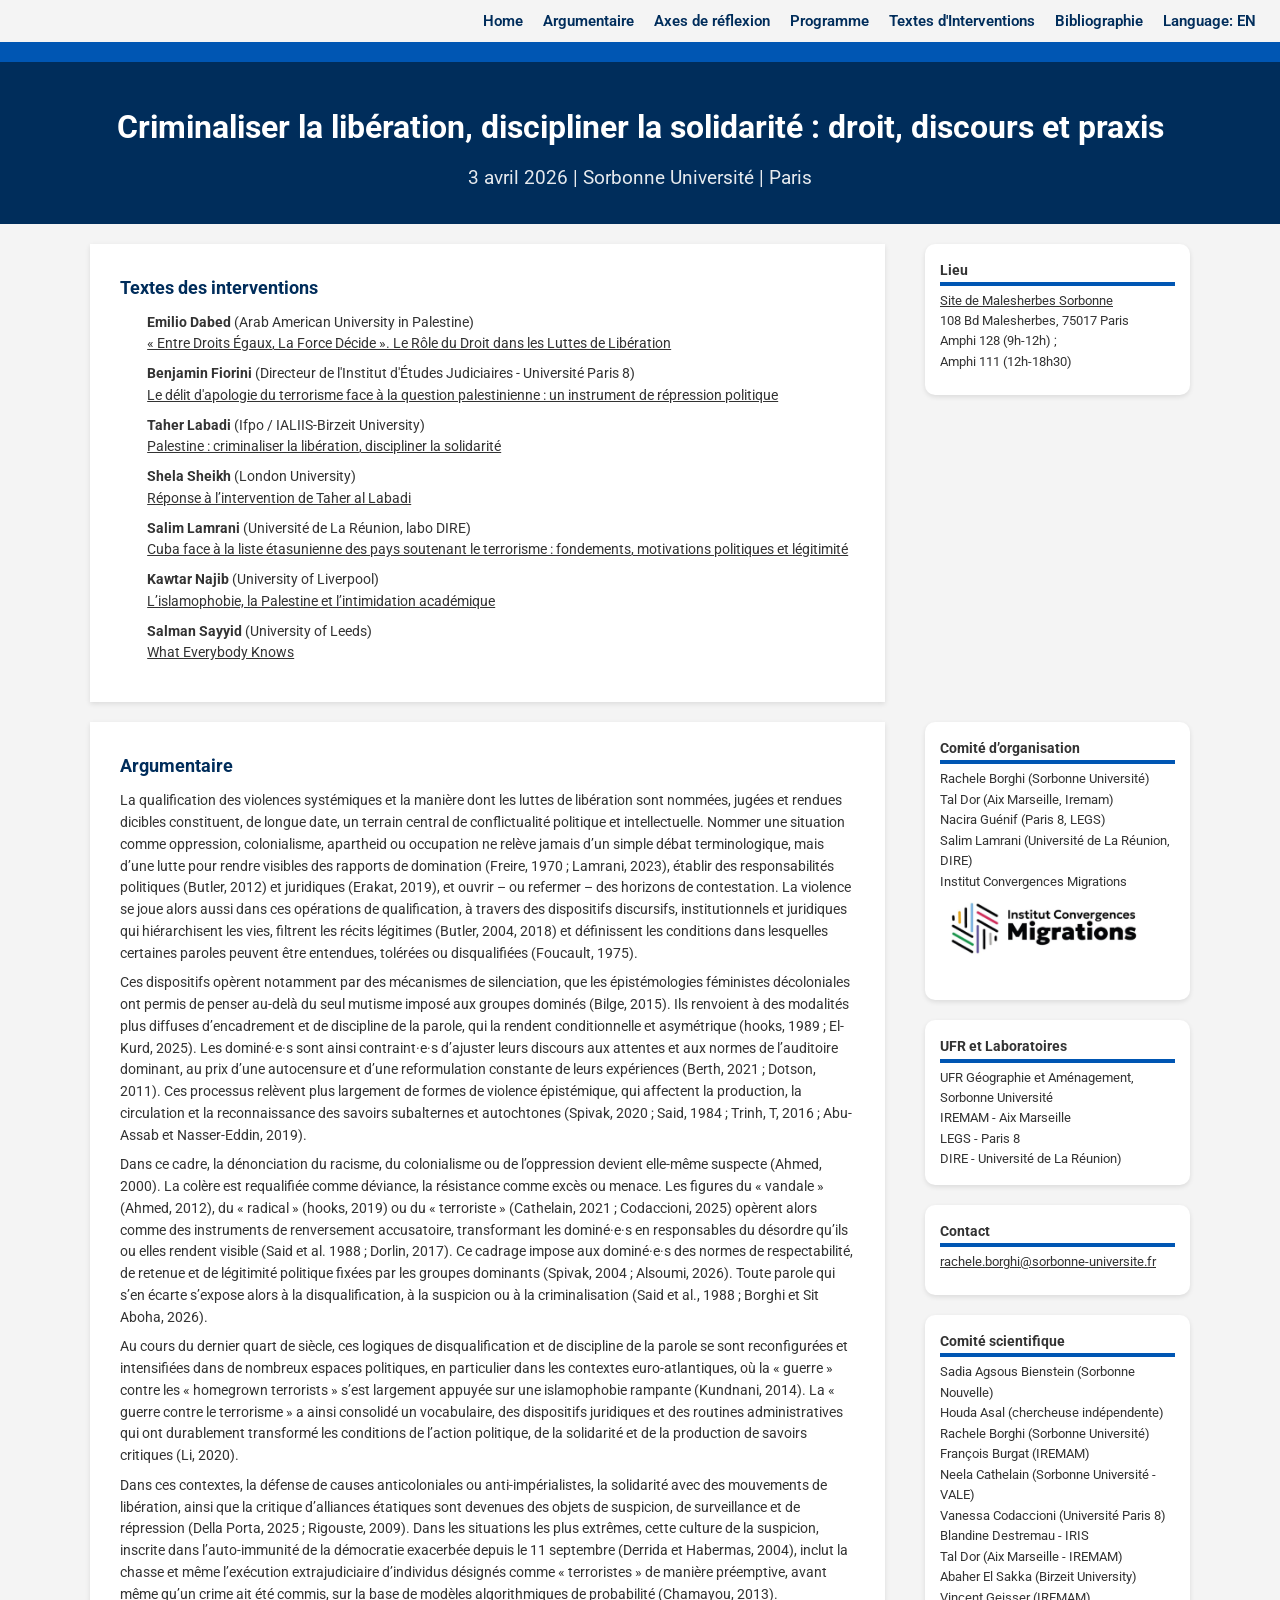
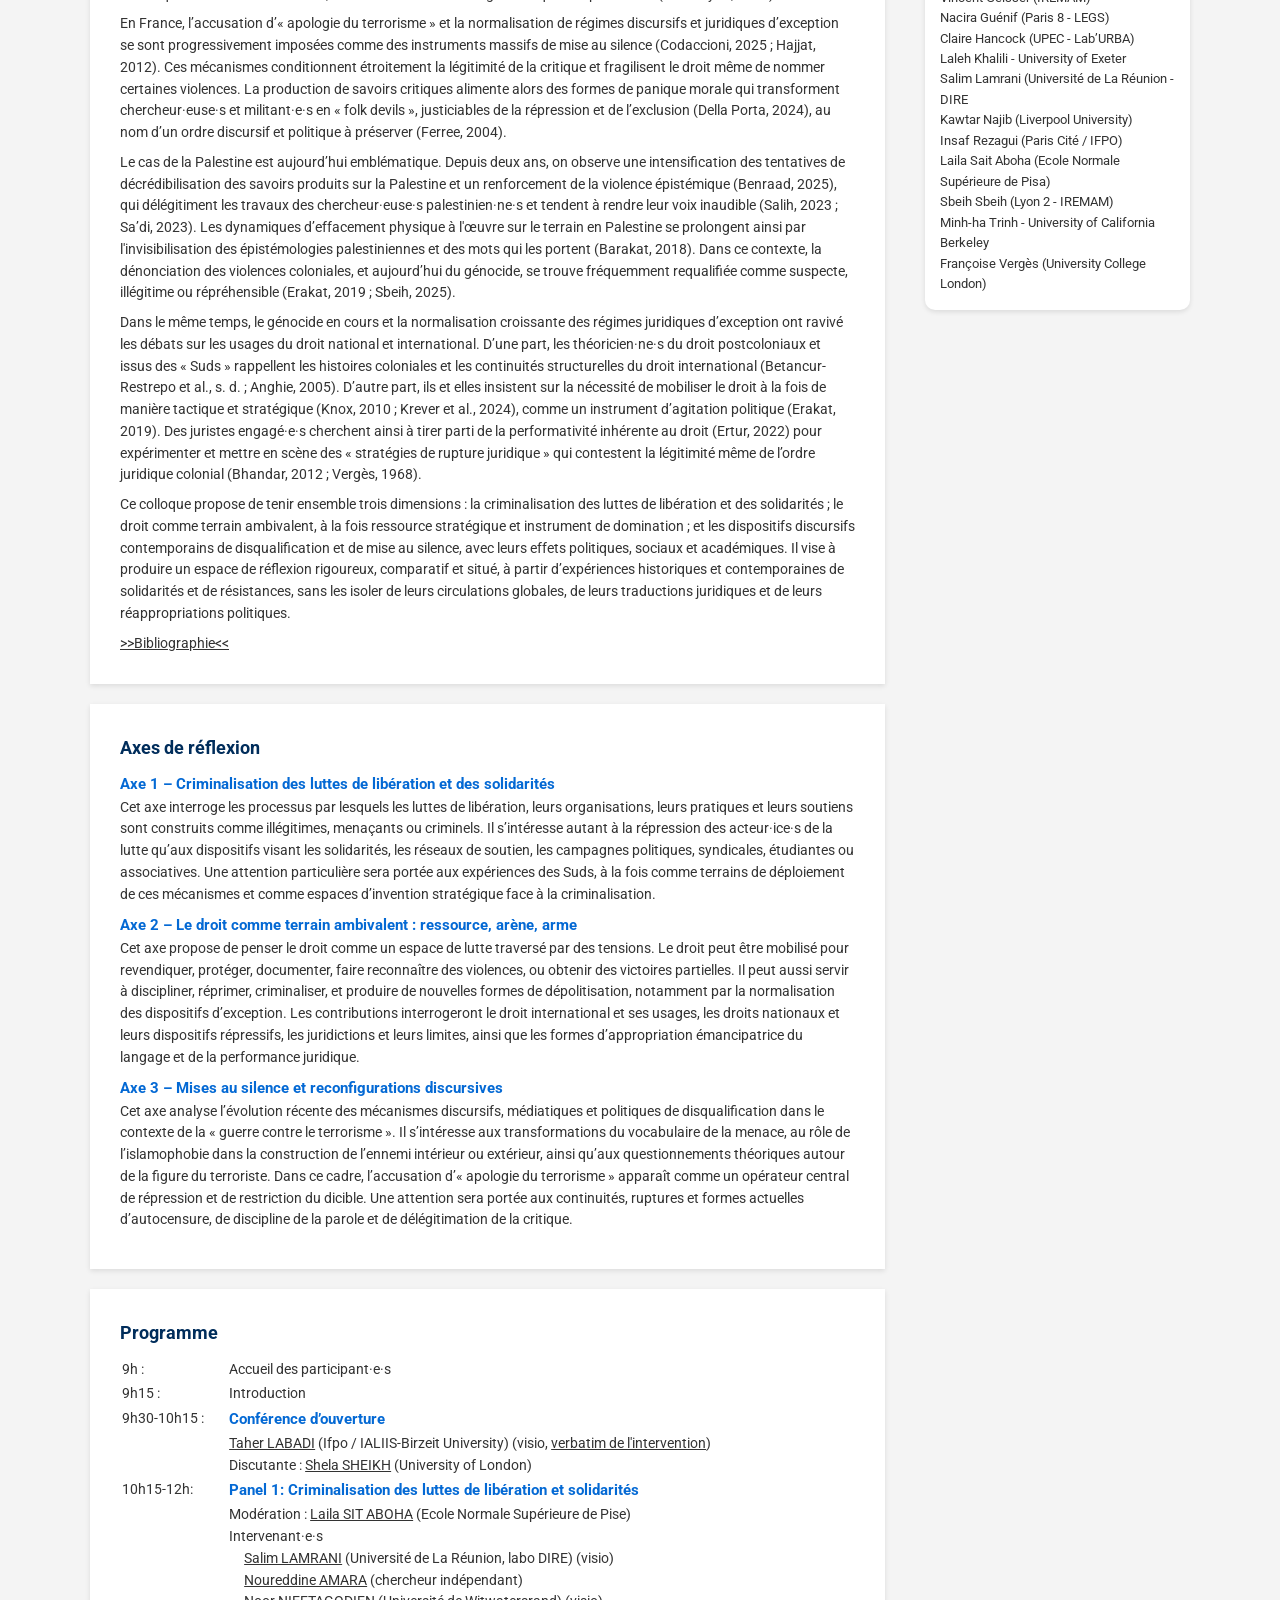
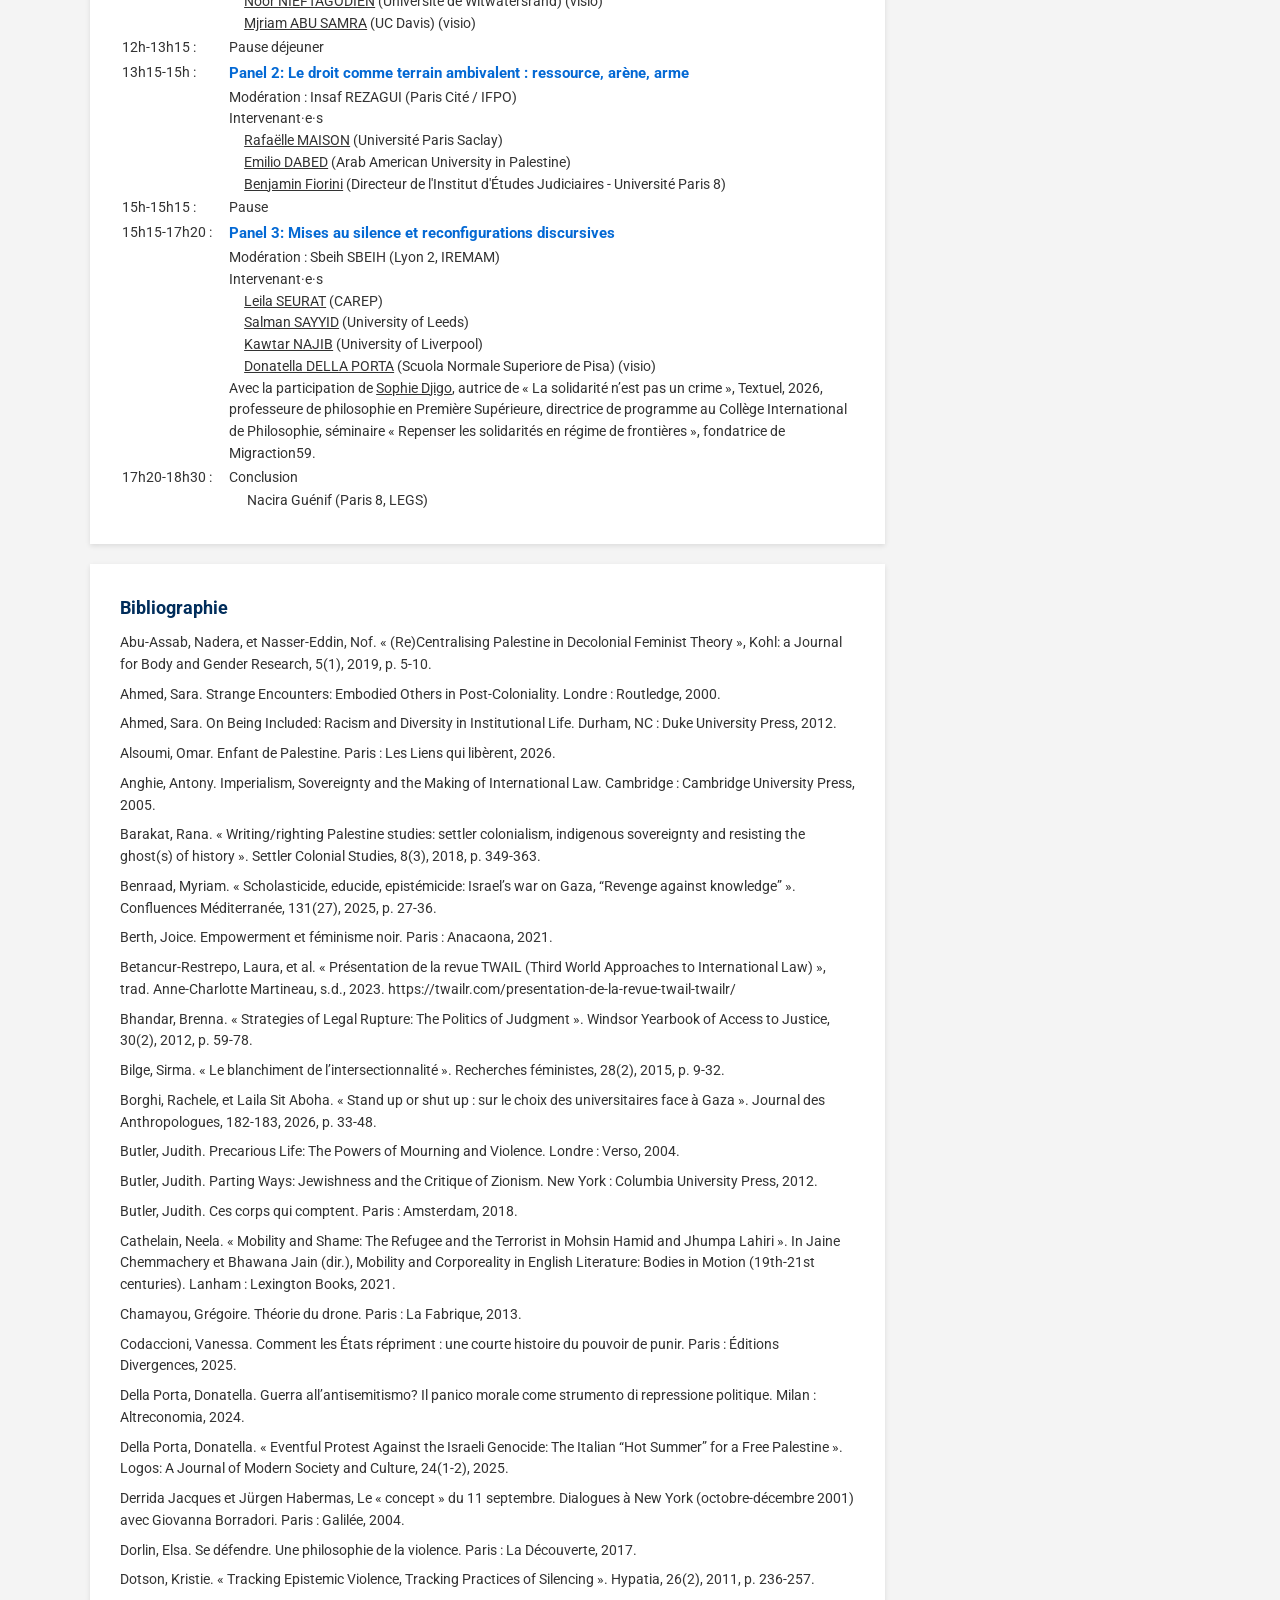
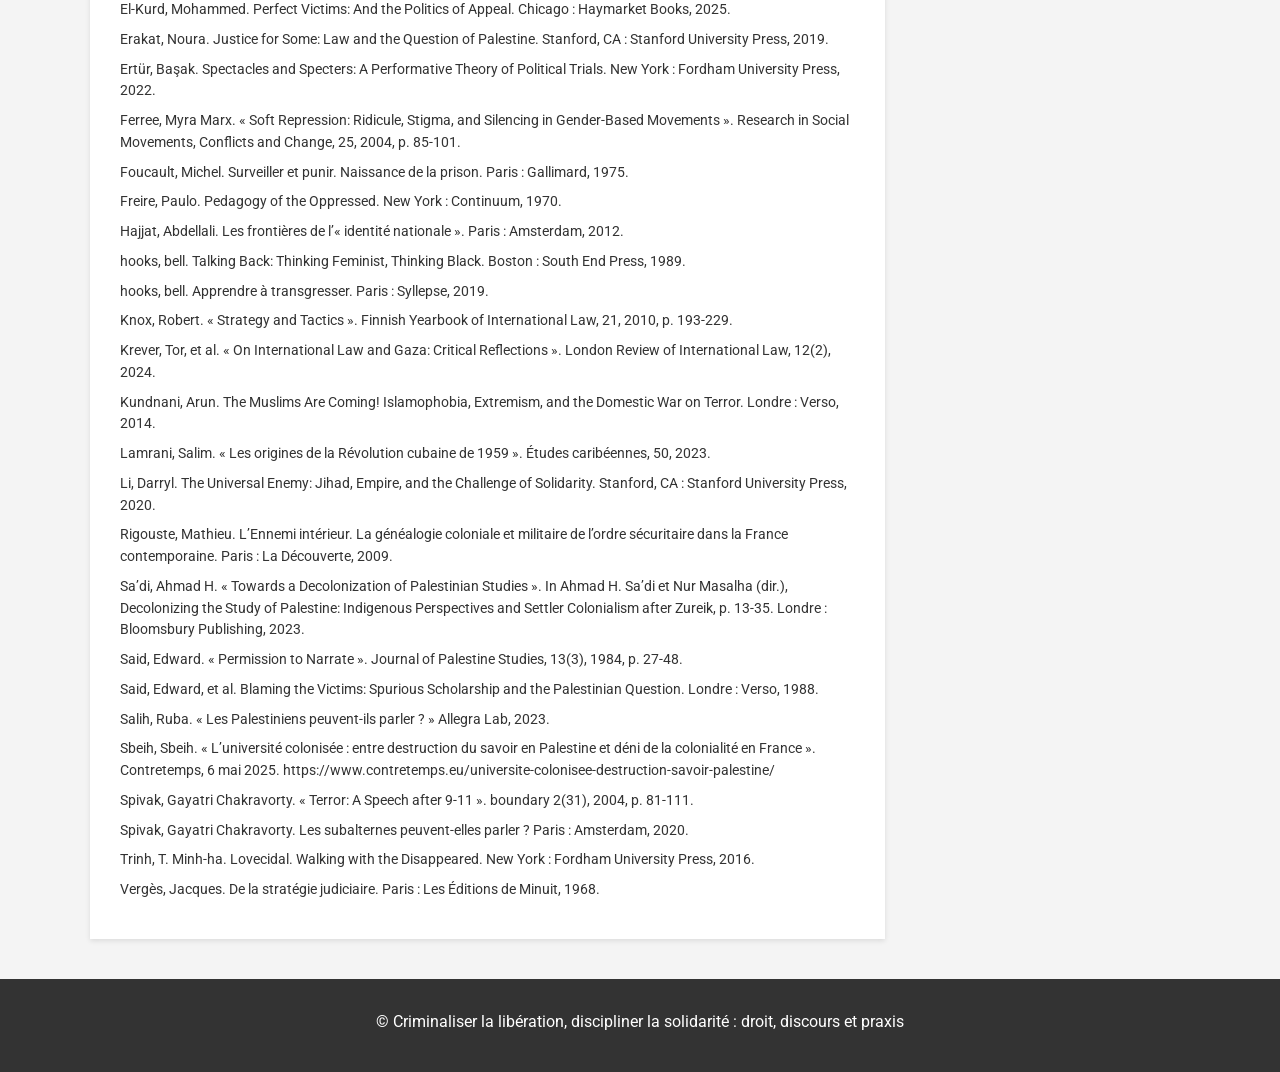
==== commit 1173b61e: "Update index.html" ====
--- a/index.html
+++ b/index.html
@@ -52,7 +52,7 @@
                 </p>
                 
                 <p>
-                    <strong></strong> Shela Sheikh (London University)<br>
+                    <strong>Shela Sheikh</strong> (London University)<br>
                     <a href="ssheikh.pdf" target="_blank">Réponse à l’intervention de Taher al Labadi</a>
                 </p>
 
